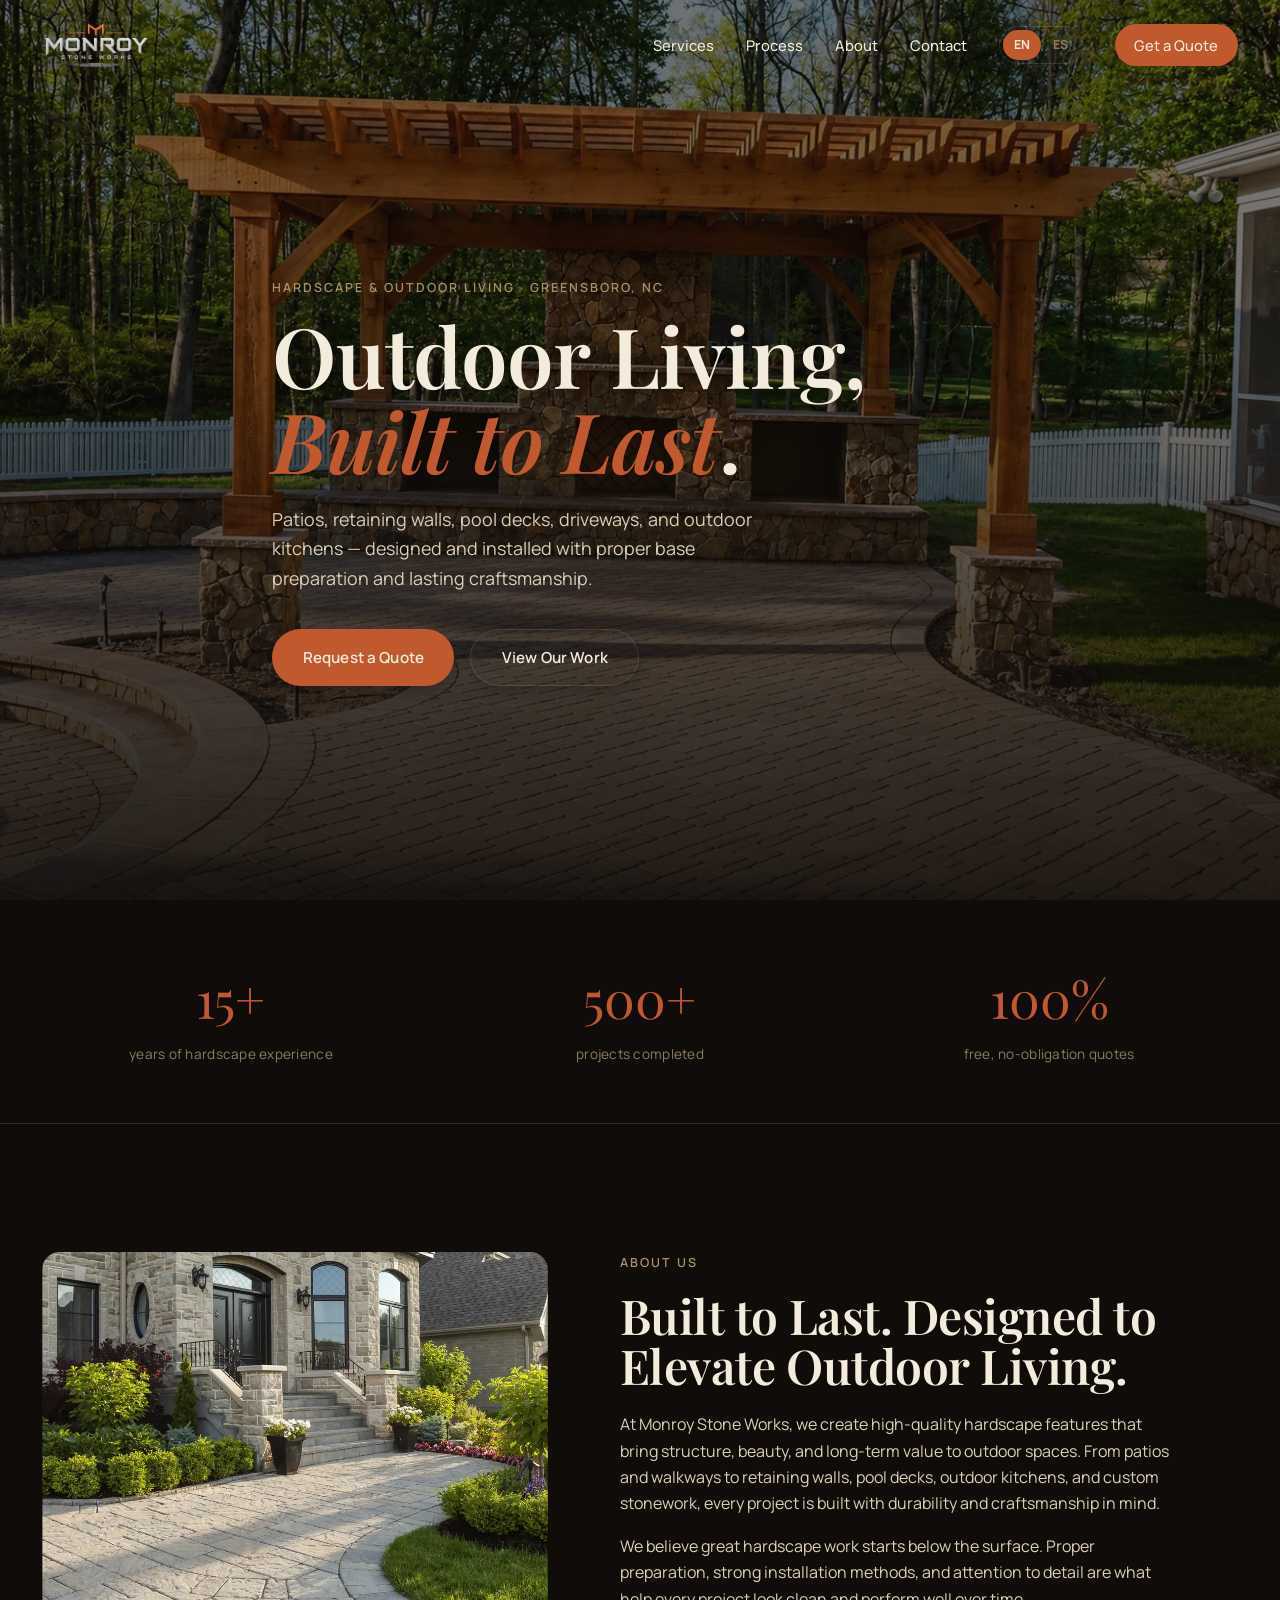
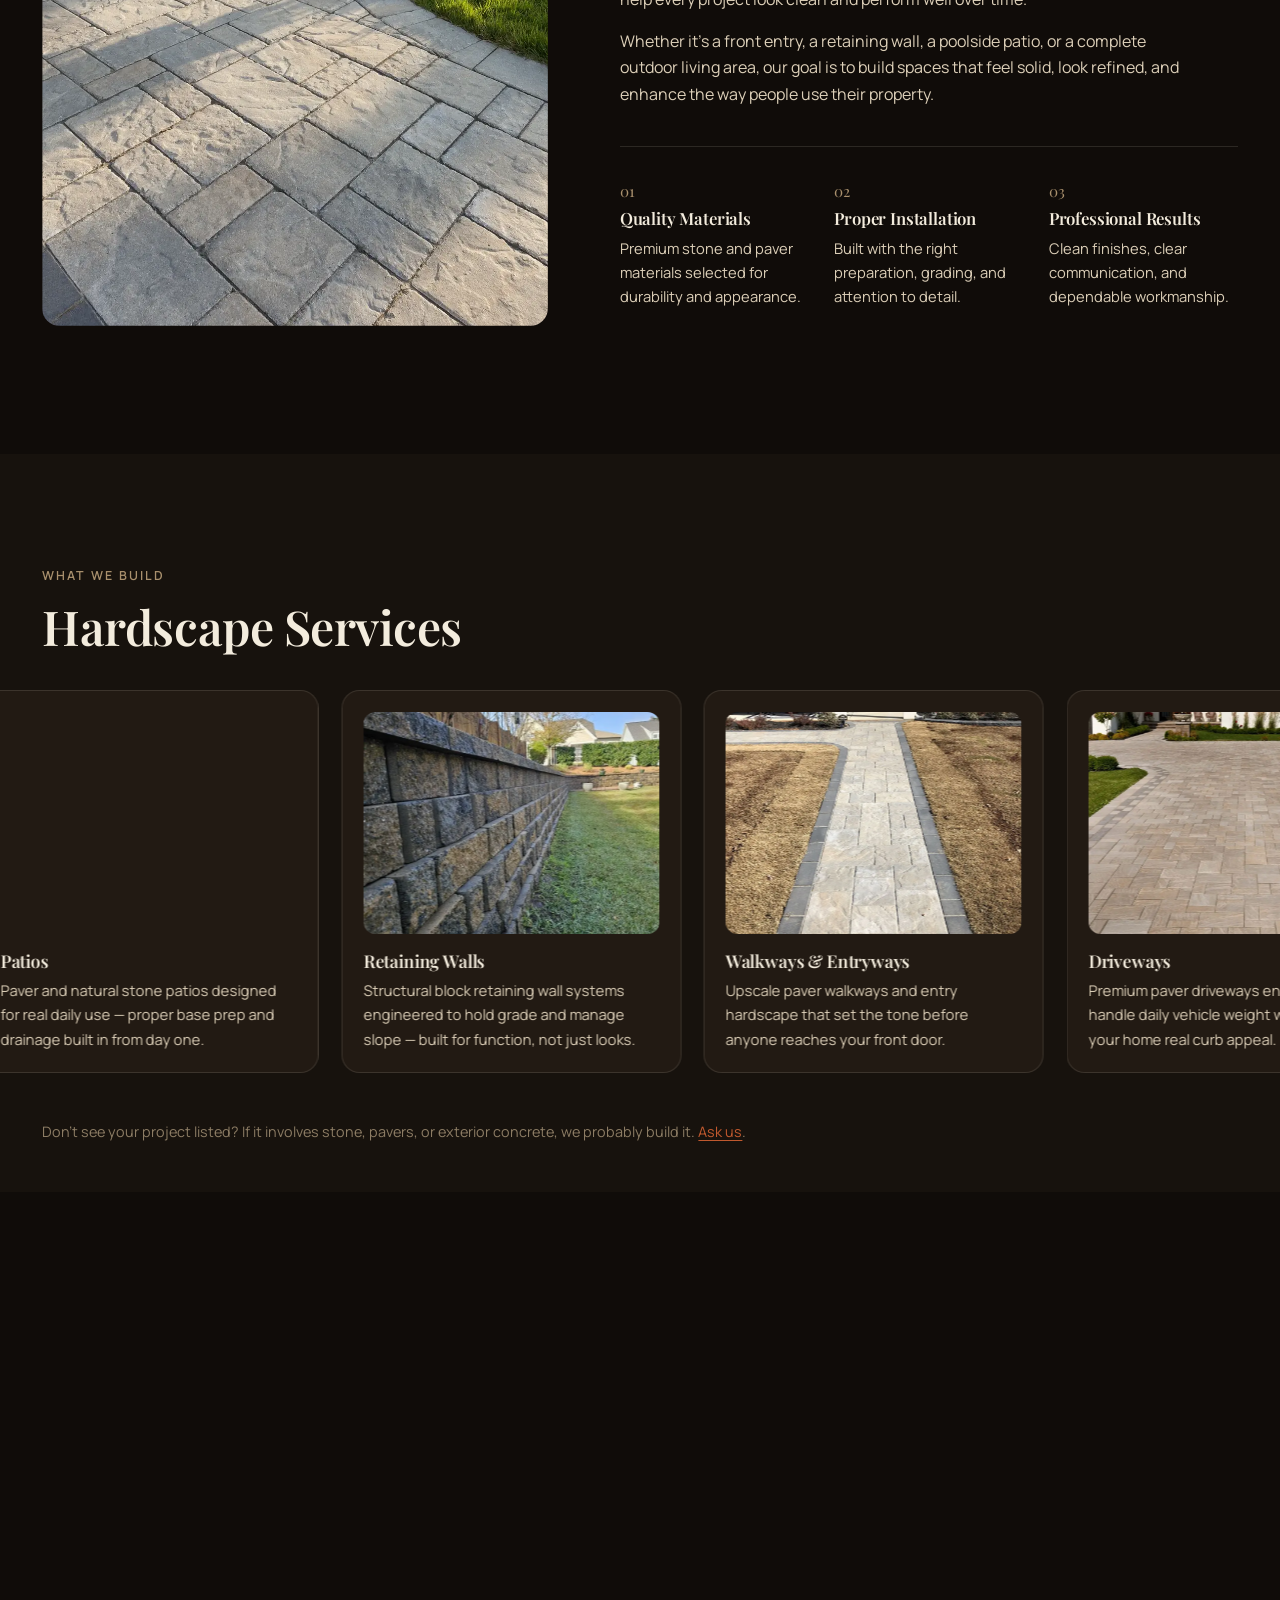
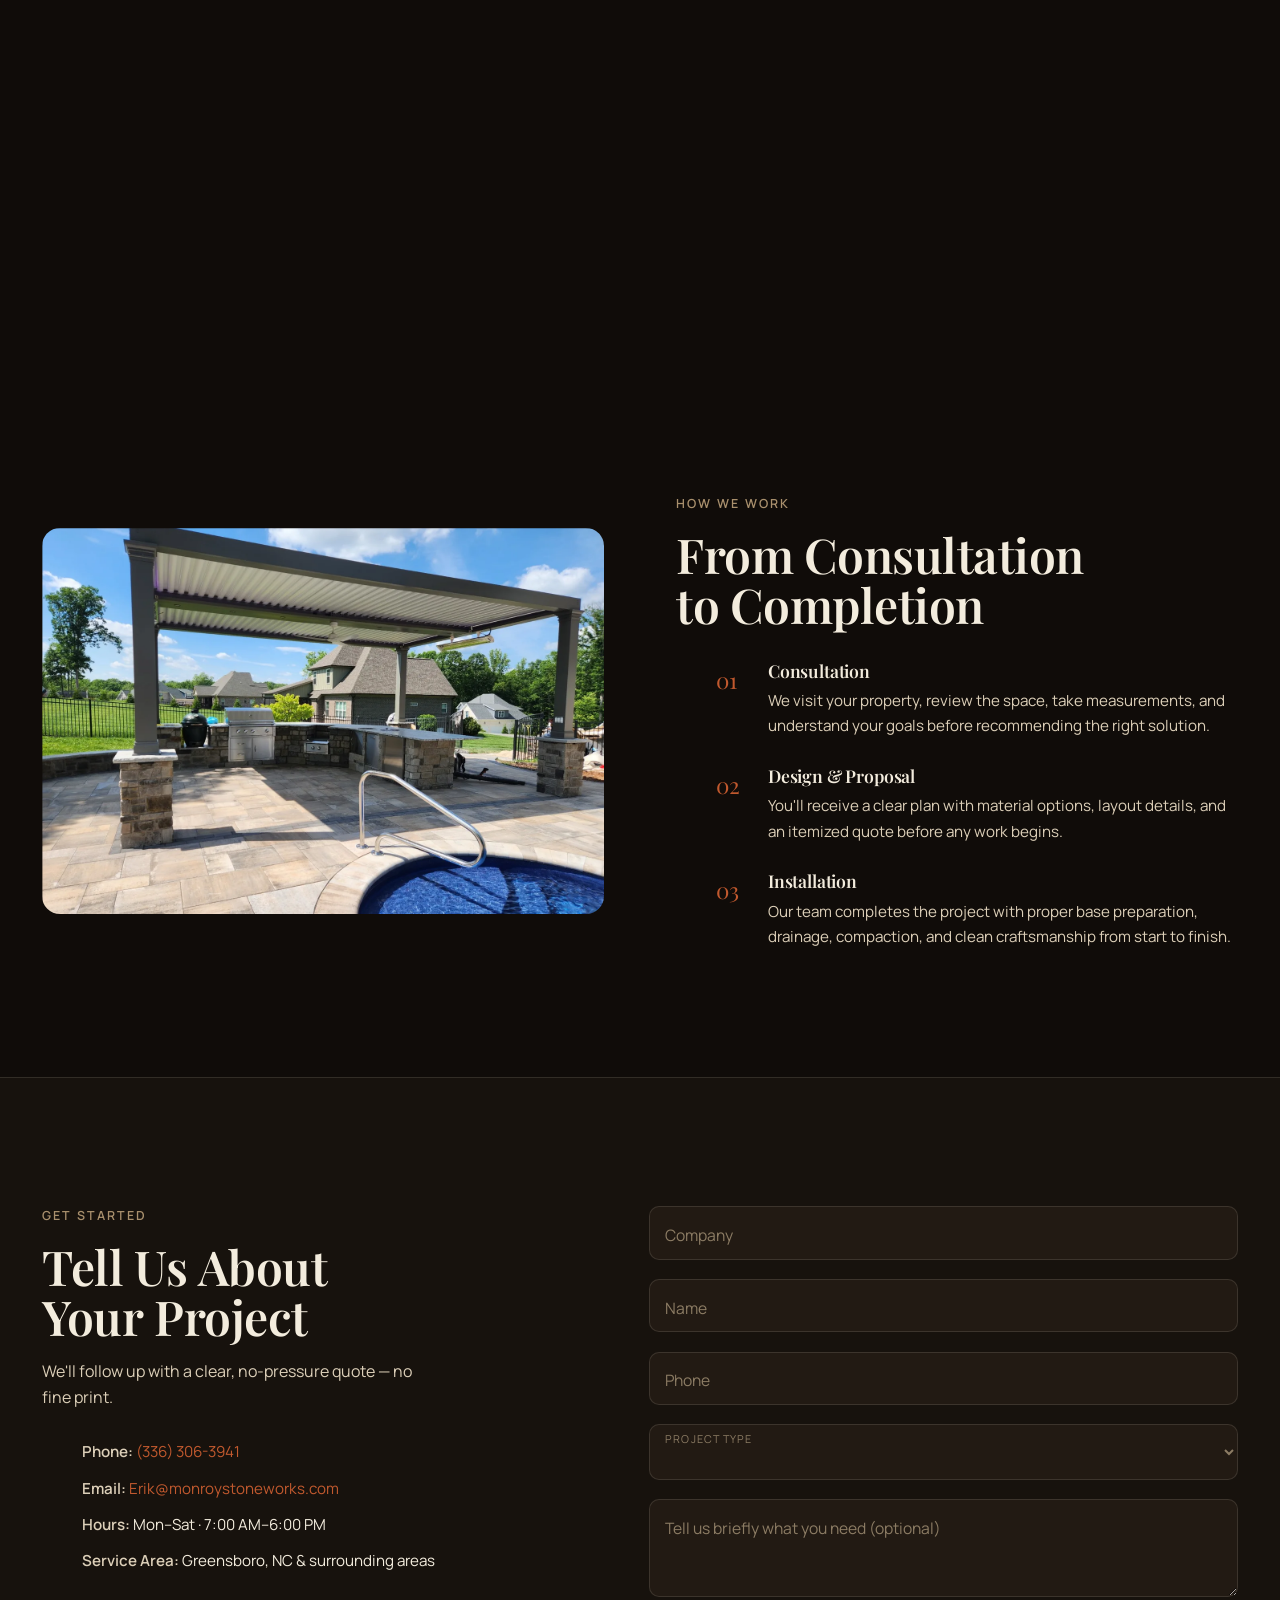
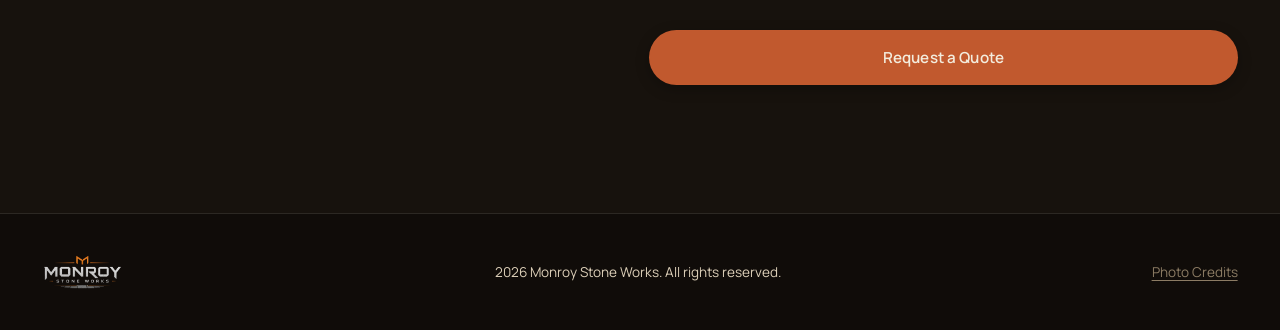
==== index.html @ 992a4503 "Add files via upload" ====
<!DOCTYPE html>
<html lang="en" data-lang="en" data-title-es="Monroy Stone Works — Hardscape y Vida Exterior en Greensboro, NC">
<head>
<meta charset="UTF-8" />
<meta name="viewport" content="width=device-width, initial-scale=1" />
<title>Monroy Stone Works — Hardscape &amp; Outdoor Living in Greensboro, NC</title>
<meta name="description" content="Monroy Stone Works builds patios, retaining walls, pool decks, outdoor kitchens, and driveways in Greensboro, NC. Free, no-obligation quotes." data-es="Monroy Stone Works construye patios, muros de retención, áreas de piscina, cocinas exteriores y entradas en Greensboro, Carolina del Norte. Cotizaciones gratuitas sin compromiso." />

<link rel="canonical" href="https://stonemonroy.com/" />

<meta property="og:type" content="website" />
<meta property="og:site_name" content="Monroy Stone Works" />
<meta property="og:title" content="Monroy Stone Works — Hardscape &amp; Outdoor Living in Greensboro, NC" />
<meta property="og:description" content="Monroy Stone Works builds patios, retaining walls, pool decks, outdoor kitchens, and driveways in Greensboro, NC. Free, no-obligation quotes." />
<meta property="og:url" content="https://stonemonroy.com/" />
<meta property="og:image" content="https://stonemonroy.com/assets/img/hero.webp" />
<meta property="og:locale" content="en_US" />

<meta name="twitter:card" content="summary_large_image" />
<meta name="twitter:title" content="Monroy Stone Works — Hardscape &amp; Outdoor Living in Greensboro, NC" />
<meta name="twitter:description" content="Monroy Stone Works builds patios, retaining walls, pool decks, outdoor kitchens, and driveways in Greensboro, NC. Free, no-obligation quotes." />
<meta name="twitter:image" content="https://stonemonroy.com/assets/img/hero.webp" />

<link rel="icon" href="assets/favicon.svg" type="image/svg+xml" />

<script type="application/ld+json">
{
  "@context": "https://schema.org",
  "@type": "HomeAndConstructionBusiness",
  "name": "Monroy Stone Works",
  "url": "https://stonemonroy.com/",
  "image": "https://stonemonroy.com/assets/img/hero.webp",
  "telephone": "+1-336-306-3941",
  "email": "Erik@monroystoneworks.com",
  "areaServed": {
    "@type": "City",
    "name": "Greensboro, NC"
  },
  "openingHoursSpecification": {
    "@type": "OpeningHoursSpecification",
    "dayOfWeek": ["Monday", "Tuesday", "Wednesday", "Thursday", "Friday", "Saturday"],
    "opens": "07:00",
    "closes": "18:00"
  }
}
</script>

<link rel="preconnect" href="https://fonts.googleapis.com">
<link rel="preconnect" href="https://fonts.gstatic.com" crossorigin>
<link rel="stylesheet" href="https://fonts.googleapis.com/css2?family=Playfair+Display:ital,wght@0,500;0,600;1,500;1,600&family=Manrope:wght@300;400;500;600;700&display=swap">

<link rel="preload" as="image" href="assets/img/hero.webp" fetchpriority="high">
<link rel="stylesheet" href="styles.css?v=20260705">
</head>
<body>

<a href="#main" class="skip-link" data-es="Saltar al contenido">Skip to content</a>

<div class="splash" data-splash aria-hidden="true">
  <div class="splash-inner">
    <img src="assets/img/logo.webp" alt="Monroy Stone Works" class="splash-logo" />
    <span class="splash-line"></span>
  </div>
</div>

<header class="nav" data-nav>
  <div class="nav-inner container">
    <a href="#" class="nav-brand"><img src="assets/img/logo.webp" alt="Monroy Stone Works" class="brand-logo" /></a>
    <nav class="nav-links" aria-label="Primary">
      <a href="#services" class="nav-link" data-es="Servicios">Services</a>
      <a href="#process" class="nav-link" data-es="Proceso">Process</a>
      <a href="#about" class="nav-link" data-es="Nosotros">About</a>
      <a href="#contact" class="nav-link" data-es="Contacto">Contact</a>
      <div class="lang-switch" data-lang-switch role="group" aria-label="Language">
        <button type="button" class="lang-btn is-active" data-lang-btn="en" aria-pressed="true">EN</button>
        <button type="button" class="lang-btn" data-lang-btn="es" aria-pressed="false">ES</button>
      </div>
      <a href="#contact" class="nav-link nav-link-cta" data-es="Cotizar">Get a Quote</a>
    </nav>
    <button class="nav-burger" data-nav-burger aria-label="Open menu" aria-expanded="false" aria-controls="mobile-nav">
      <span></span><span></span><span></span>
    </button>
  </div>
</header>

<nav id="mobile-nav" class="nav-mobile" data-nav-mobile aria-hidden="true" aria-label="Mobile menu">
  <a href="#services" data-es="Servicios">Services</a>
  <a href="#process" data-es="Proceso">Process</a>
  <a href="#about" data-es="Nosotros">About</a>
  <a href="#contact" data-es="Contacto">Contact</a>
  <div class="lang-switch lang-switch-mobile" data-lang-switch role="group" aria-label="Language">
    <button type="button" class="lang-btn is-active" data-lang-btn="en" aria-pressed="true">EN</button>
    <button type="button" class="lang-btn" data-lang-btn="es" aria-pressed="false">ES</button>
  </div>
</nav>

<main id="main">

  <section class="hero">
    <div class="hero-bg">
      <img src="assets/img/hero.webp" alt="Stone fireplace and paver patio under a cedar pergola in a finished backyard living space" fetchpriority="high" loading="eager" class="ambient-on" />
      <div class="hero-bg-tint"></div>
    </div>
    <div class="hero-grain" aria-hidden="true"></div>
    <div class="hero-inner container">
      <p class="kicker" data-es="Hardscape y Vida Exterior · Greensboro, NC">Hardscape &amp; Outdoor Living · Greensboro, NC</p>
      <h1 class="hero-title" data-split="lines" data-es="Vida Exterior, <em>Construida para Durar</em>.">Outdoor Living, <em>Built to Last</em>.</h1>
      <p class="hero-sub" data-reveal data-es="Patios, muros de retención, áreas de piscina, entradas y cocinas exteriores — diseñados e instalados con la preparación de base correcta y un acabado duradero.">Patios, retaining walls, pool decks, driveways, and outdoor kitchens — designed and installed with proper base preparation and lasting craftsmanship.</p>
      <div class="hero-actions">
        <a href="#contact" class="btn btn-primary" data-es="Solicitar Cotización">Request a Quote</a>
        <a href="#services" class="btn btn-ghost" data-es="Ver Nuestro Trabajo">View Our Work</a>
      </div>
    </div>
  </section>

  <!-- NOTE (Phase 1 audit, 2026-08-29): "15+ years of experience" and "500+ projects completed" below
       are values that were already present in this codebase before this audit. They have NOT been
       verified as accurate by the business owner (Erik). Do not treat them as confirmed marketing
       claims, and do not reuse them elsewhere (schema.org, ads, etc.) until Erik confirms the real
       numbers. See project audit doc for details. -->
  <section class="stats" aria-label="Company facts">
    <div class="container stats-grid">
      <div class="stat" data-reveal>
        <span class="stat-value"><span data-count-to="15">0</span>+</span>
        <span class="stat-label" data-es="años de experiencia en hardscape">years of hardscape experience</span>
      </div>
      <div class="stat" data-reveal>
        <span class="stat-value"><span data-count-to="500">0</span>+</span>
        <span class="stat-label" data-es="proyectos completados">projects completed</span>
      </div>
      <div class="stat" data-reveal>
        <span class="stat-value"><span data-count-to="100">0</span>%</span>
        <span class="stat-label" data-es="cotizaciones gratuitas y sin compromiso">free, no-obligation quotes</span>
      </div>
    </div>
  </section>

  <section class="manifesto" id="about">
    <div class="container manifesto-grid">
      <figure class="manifesto-figure" data-reveal-mask>
        <div class="figure-mask">
          <img src="assets/img/about.webp" alt="Curved paver driveway and walkway leading to a stone-front home" loading="lazy" decoding="async" />
        </div>
      </figure>
      <div class="manifesto-text">
        <p class="kicker" data-es="Quiénes Somos">About Us</p>
        <h2 data-split="words" data-es="Construido para Durar. Diseñado para Elevar la Vida Exterior.">Built to Last. Designed to Elevate Outdoor Living.</h2>
        <p data-reveal data-es="En Monroy Stone Works creamos elementos de hardscape de alta calidad que aportan estructura, belleza y valor duradero a los espacios exteriores. Desde patios y caminos hasta muros de retención, áreas de piscina, cocinas exteriores y trabajos de piedra personalizados, cada proyecto se construye pensando en la durabilidad y la mano de obra.">At Monroy Stone Works, we create high-quality hardscape features that bring structure, beauty, and long-term value to outdoor spaces. From patios and walkways to retaining walls, pool decks, outdoor kitchens, and custom stonework, every project is built with durability and craftsmanship in mind.</p>
        <p data-reveal data-es="Creemos que un buen trabajo de hardscape empieza por debajo de la superficie. Una preparación adecuada, métodos de instalación sólidos y atención al detalle son lo que hace que cada proyecto se vea limpio y funcione bien con el paso del tiempo.">We believe great hardscape work starts below the surface. Proper preparation, strong installation methods, and attention to detail are what help every project look clean and perform well over time.</p>
        <p data-reveal data-es="Ya sea una entrada principal, un muro de retención, un patio junto a la piscina o un espacio completo de vida exterior, nuestro objetivo es construir espacios que se sientan sólidos, se vean refinados y mejoren la forma en que la gente usa su propiedad.">Whether it's a front entry, a retaining wall, a poolside patio, or a complete outdoor living area, our goal is to build spaces that feel solid, look refined, and enhance the way people use their property.</p>
        <div class="manifesto-pillars">
          <div class="pillar" data-reveal>
            <span class="pillar-num">01</span>
            <h3 data-es="Materiales de Calidad">Quality Materials</h3>
            <p data-es="Piedra y adoquín premium, seleccionados por su durabilidad y apariencia.">Premium stone and paver materials selected for durability and appearance.</p>
          </div>
          <div class="pillar" data-reveal>
            <span class="pillar-num">02</span>
            <h3 data-es="Instalación Adecuada">Proper Installation</h3>
            <p data-es="Construido con la preparación, nivelación y atención al detalle correctas.">Built with the right preparation, grading, and attention to detail.</p>
          </div>
          <div class="pillar" data-reveal>
            <span class="pillar-num">03</span>
            <h3 data-es="Resultados Profesionales">Professional Results</h3>
            <p data-es="Acabados limpios, comunicación clara y un trabajo en el que se puede confiar.">Clean finishes, clear communication, and dependable workmanship.</p>
          </div>
        </div>
      </div>
    </div>
  </section>

  <section class="showcase" id="services">
    <div class="container showcase-head">
      <p class="kicker" data-es="Lo que Construimos">What We Build</p>
      <h2 data-split="words" data-es="Servicios de Hardscape">Hardscape Services</h2>
    </div>
    <div class="showcase-track-wrap">
      <div class="showcase-track" data-showcase>
        <article class="service-card" data-tilt-target>
          <div class="service-img"><img src="assets/img/patios.webp" alt="Flagstone patio with a built-in stone fire pit overlooking a rural hillside" loading="lazy" decoding="async" /></div>
          <h3 data-es="Patios">Patios</h3>
          <p data-es="Patios de adoquín y piedra natural diseñados para el uso diario real — con base y drenaje correctos desde el primer día.">Paver and natural stone patios designed for real daily use — proper base prep and drainage built in from day one.</p>
        </article>
        <article class="service-card" data-tilt-target>
          <div class="service-img"><img src="assets/img/retaining-walls.webp" alt="Structural block retaining wall along a residential backyard property line" loading="lazy" decoding="async" /></div>
          <h3 data-es="Muros de Retención">Retaining Walls</h3>
          <p data-es="Sistemas de muros de retención estructurales diseñados para contener el terreno y manejar pendientes — construidos para funcionar, no solo para verse bien.">Structural block retaining wall systems engineered to hold grade and manage slope — built for function, not just looks.</p>
        </article>
        <article class="service-card" data-tilt-target>
          <div class="service-img"><img src="assets/img/walkways-entryways.webp" alt="Paver walkway with contrasting border leading to a home's front entrance" loading="lazy" decoding="async" /></div>
          <h3 data-es="Caminos y Entradas">Walkways &amp; Entryways</h3>
          <p data-es="Caminos de adoquín y entradas de alta gama que marcan la pauta antes de que alguien llegue a la puerta.">Upscale paver walkways and entry hardscape that set the tone before anyone reaches your front door.</p>
        </article>
        <article class="service-card" data-tilt-target>
          <div class="service-img"><img src="assets/img/driveways.webp" alt="Premium paver driveway curving toward a stone-front house" loading="lazy" decoding="async" /></div>
          <h3 data-es="Entradas de Vehículos">Driveways</h3>
          <p data-es="Entradas de vehículos en adoquín premium, diseñadas para soportar el peso diario y darle a tu casa una entrada con carácter.">Premium paver driveways engineered to handle daily vehicle weight while giving your home real curb appeal.</p>
        </article>
        <article class="service-card" data-tilt-target>
          <div class="service-img"><img src="assets/img/pool-decks.webp" alt="Herringbone stone pool deck surrounding a freeform pool with a raised stone fire feature" loading="lazy" decoding="async" /></div>
          <h3 data-es="Áreas de Piscina">Pool Decks</h3>
          <p data-es="Superficies de adoquín y piedra alrededor de la piscina — limpias, elegantes y funcionales mojadas o secas.">Paver and stone surfaces around the pool — clean, upscale, and built to perform wet or dry.</p>
        </article>
        <article class="service-card" data-tilt-target>
          <div class="service-img"><img src="assets/img/outdoor-kitchens.webp" alt="U-shaped stone outdoor kitchen with built-in grill, refrigerator, and charcoal grill under a pergola" loading="lazy" decoding="async" /></div>
          <h3 data-es="Cocinas Exteriores">Outdoor Kitchens</h3>
          <p data-es="Islas de asador empotradas, barras de piedra y espacios de bar exterior, pensados para cocinar y recibir invitados afuera.">Built-in grill islands, stone counters, and outdoor bar space designed for cooking and entertaining outside.</p>
        </article>
        <article class="service-card" data-tilt-target>
          <div class="service-img"><img src="assets/img/fire-pits.webp" alt="Round stone fire pit on a paver patio with a stone outdoor kitchen bar in the background" loading="lazy" decoding="async" /></div>
          <h3 data-es="Fire Pits">Fire Pits</h3>
          <p data-es="Fire pits de piedra empotrados, diseñados como el punto de reunión natural de cualquier patio.">Built-in stone fire pits designed as the natural gathering point of any backyard.</p>
        </article>
        <article class="service-card" data-tilt-target>
          <div class="service-img"><img src="assets/img/fireplaces.webp" alt="Stacked stone outdoor fireplace with wood-storage niches on a paver patio" loading="lazy" decoding="async" /></div>
          <h3 data-es="Chimeneas Exteriores">Fireplaces</h3>
          <p data-es="Chimeneas de piedra construidas como el punto focal de tu patio, con nichos para leña y un acabado listo para durar generaciones.">Stone fireplaces built as the focal point of your patio, with wood-storage niches and a finish made to last generations.</p>
        </article>
        <article class="service-card" data-tilt-target>
          <div class="service-img"><img src="assets/img/custom-stonework.webp" alt="Terraced stone retaining wall with an integrated stone bench and built-in lighting" loading="lazy" decoding="async" /></div>
          <h3 data-es="Trabajo de Piedra Personalizado">Custom Stone Work</h3>
          <p data-es="Elementos arquitectónicos en piedra, muros con asientos y mampostería personalizada, construidos a la medida de tu propiedad.">Architectural stone features, seat walls, and custom masonry built to your property's exact layout.</p>
        </article>
      </div>
    </div>
    <p class="showcase-note container" data-es="¿No ves tu proyecto en la lista? Si involucra piedra, adoquín o concreto exterior, probablemente lo construimos. <a href=&quot;#contact&quot;>Pregúntanos</a>.">Don't see your project listed? If it involves stone, pavers, or exterior concrete, we probably build it. <a href="#contact">Ask us</a>.</p>
  </section>

  <section class="process" id="process">
    <div class="container process-grid">
      <figure class="process-figure" data-reveal-mask>
        <div class="figure-mask">
          <img src="assets/img/process.webp" alt="Finished outdoor kitchen and pergola with stone bar and pool" loading="lazy" decoding="async" />
        </div>
      </figure>
      <div class="process-steps">
        <p class="kicker" data-es="Cómo Trabajamos">How We Work</p>
        <h2 data-split="words" data-es="De la Consulta a la Obra Terminada">From Consultation to Completion</h2>
        <ol class="steps-list">
          <li class="step" data-reveal>
            <span class="step-num">01</span>
            <div>
              <h3 data-es="Consulta">Consultation</h3>
              <p data-es="Visitamos tu propiedad, revisamos el espacio, tomamos medidas y entendemos tus objetivos antes de recomendar la solución adecuada.">We visit your property, review the space, take measurements, and understand your goals before recommending the right solution.</p>
            </div>
          </li>
          <li class="step" data-reveal>
            <span class="step-num">02</span>
            <div>
              <h3 data-es="Diseño y Propuesta">Design &amp; Proposal</h3>
              <p data-es="Recibirás un plan claro con opciones de materiales, detalles del diseño y una cotización detallada antes de comenzar cualquier trabajo.">You'll receive a clear plan with material options, layout details, and an itemized quote before any work begins.</p>
            </div>
          </li>
          <li class="step" data-reveal>
            <span class="step-num">03</span>
            <div>
              <h3 data-es="Instalación">Installation</h3>
              <p data-es="Nuestro equipo completa el proyecto con la preparación de base adecuada, buen drenaje, compactación y un acabado limpio de principio a fin.">Our team completes the project with proper base preparation, drainage, compaction, and clean craftsmanship from start to finish.</p>
            </div>
          </li>
        </ol>
      </div>
    </div>
  </section>

  <section class="cta-quote" id="contact">
    <div class="container cta-grid">
      <div class="cta-text">
        <p class="kicker" data-es="Empecemos">Get Started</p>
        <h2 data-split="words" data-es="Cuéntanos sobre tu Proyecto">Tell Us About Your Project</h2>
        <p data-es="Te responderemos con una cotización clara y sin presión — sin letra pequeña.">We'll follow up with a clear, no-pressure quote — no fine print.</p>
        <ul class="cta-contact-list">
          <li><strong data-es="Teléfono:">Phone:</strong> <a href="tel:+13363063941">(336) 306-3941</a></li>
          <li><strong data-es="Correo:">Email:</strong> <a href="mailto:Erik@monroystoneworks.com">Erik@monroystoneworks.com</a></li>
          <li><strong data-es="Horario:">Hours:</strong> <span data-es="Lun–Sáb · 7:00 a.m.–6:00 p.m.">Mon–Sat · 7:00 AM–6:00 PM</span></li>
          <li><strong data-es="Área de Servicio:">Service Area:</strong> <span data-es="Greensboro, NC y alrededores">Greensboro, NC &amp; surrounding areas</span></li>
        </ul>
      </div>
      <div class="cta-form-wrap">
        <form class="cta-form" data-contact-form action="https://formspree.io/f/mjyvkngr" method="POST" novalidate>
          <div class="field field-hp" aria-hidden="true">
            <label for="f-gotcha">Company</label>
            <input type="text" name="_gotcha" id="f-gotcha" tabindex="-1" autocomplete="off" />
          </div>
          <div class="field">
            <input type="text" name="name" id="f-name" required placeholder=" " />
            <label for="f-name" data-es="Nombre">Name</label>
          </div>
          <div class="field">
            <input type="tel" name="phone" id="f-phone" required placeholder=" " />
            <label for="f-phone" data-es="Teléfono">Phone</label>
          </div>
          <div class="field">
            <select name="service" id="f-service" required>
              <option value="" disabled selected hidden></option>
              <option data-es="Patios">Patios</option>
              <option data-es="Muros de Retención">Retaining Walls</option>
              <option data-es="Caminos y Entradas">Walkways &amp; Entryways</option>
              <option data-es="Entradas de Vehículos">Driveways</option>
              <option data-es="Áreas de Piscina">Pool Decks</option>
              <option data-es="Cocinas Exteriores">Outdoor Kitchens</option>
              <option data-es="Fire Pits">Fire Pits</option>
              <option data-es="Chimeneas Exteriores">Fireplaces</option>
              <option data-es="Trabajo de Piedra Personalizado">Custom Stone Work</option>
              <option data-es="Otro / No Estoy Seguro">Other / Not Sure</option>
            </select>
            <label for="f-service" data-es="Tipo de Proyecto">Project Type</label>
          </div>
          <div class="field">
            <textarea name="message" id="f-message" rows="3" placeholder=" "></textarea>
            <label for="f-message" data-es="Cuéntanos brevemente qué necesitas (opcional)">Tell us briefly what you need (optional)</label>
          </div>
          <button type="submit" class="btn btn-primary cta-submit">
            <span class="cta-form-label" data-es="Solicitar Cotización">Request a Quote</span>
            <span class="cta-form-spinner" aria-hidden="true"></span>
            <svg class="cta-form-check" viewBox="0 0 24 24" aria-hidden="true"><path d="M4 12.5l5 5L20 6" pathLength="1" /></svg>
          </button>
        </form>
        <div class="cta-form-error" data-contact-error role="alert" aria-live="polite"></div>
        <div class="cta-success" data-contact-success aria-hidden="true">
          <h3 data-es="Solicitud Enviada.">Request Sent.</h3>
          <p data-contact-success-msg></p>
        </div>
      </div>
    </div>
  </section>

</main>

<footer class="footer">
  <div class="container footer-inner">
    <a href="#" class="nav-brand"><img src="assets/img/logo.webp" alt="Monroy Stone Works" class="brand-logo" /></a>
    <p><span data-year></span> Monroy Stone Works. <span data-es="Todos los derechos reservados.">All rights reserved.</span></p>
    <a href="creditos.html" data-es="Créditos de Imágenes">Photo Credits</a>
  </div>
</footer>

<div class="cursor" data-cursor-root aria-hidden="true">
  <span class="cursor-dot"></span>
  <span class="cursor-ring"></span>
</div>

<script defer src="lib/gsap.min.js"></script>
<script defer src="lib/ScrollTrigger.min.js"></script>
<script defer src="main.js?v=20260829"></script>
</body>
</html>
---- styles.css ----
/* =============================================================
   1. Tokens
   ============================================================= */
:root {
  --bg:        #100C09;
  --bg-2:      #17120D;
  --bg-3:      #221A13;
  --cream:     #F3ECDD;
  --cream-2:   #DCCFB8;
  --cream-3:   #8C7C64;
  --accent:    #C1592E;
  --accent-2:  #8F3F1F;
  --stone:     #A9906D;
  --line:      rgba(243,236,221,0.12);

  --serif: "Playfair Display", Georgia, serif;
  --sans:  "Manrope", -apple-system, BlinkMacSystemFont, "Segoe UI", system-ui, sans-serif;

  --ease-out:    cubic-bezier(0.16, 1, 0.3, 1);
  --ease-in:     cubic-bezier(0.7, 0, 0.84, 0);
  --ease-soft:   cubic-bezier(0.25, 0.46, 0.45, 0.94);
  --ease-bounce: cubic-bezier(0.34, 1.56, 0.64, 1);
}

@property --mesh-angle { syntax: "<angle>"; inherits: false; initial-value: 0deg; }

/* =============================================================
   2. Reset & base
   ============================================================= */
*, *::before, *::after { box-sizing: border-box; margin: 0; }
html {
  -webkit-text-size-adjust: 100%;
  tab-size: 2;
  overflow-x: clip;
  scroll-behavior: smooth;
}
body {
  background: var(--bg);
  color: var(--cream);
  font-family: var(--sans);
  font-weight: 400;
  font-size: 16px;
  line-height: 1.65;
  -webkit-font-smoothing: antialiased;
  -moz-osx-font-smoothing: grayscale;
  text-rendering: optimizeLegibility;
  overflow-x: clip;
  overscroll-behavior-y: none;
}
img, svg, video { display: block; max-width: 100%; }
img { height: auto; }
button { font: inherit; color: inherit; cursor: pointer; border: 0; background: none; }
a { color: inherit; text-decoration: none; }
p { text-wrap: pretty; }
h1, h2, h3, h4 { text-wrap: balance; line-height: 1.05; letter-spacing: -0.01em; font-family: var(--serif); font-weight: 600; }
em { font-style: italic; color: var(--accent); }
::selection { background: var(--accent); color: var(--cream); }

:focus-visible {
  outline: 2px solid var(--accent);
  outline-offset: 3px;
  border-radius: 4px;
}

/* =============================================================
   3. Utilities
   ============================================================= */
.container {
  width: 100%;
  max-width: 1240px;
  margin-inline: auto;
  padding-inline: 1.4rem;
}
.skip-link {
  position: fixed; top: -100px; left: 1rem; z-index: 9999;
  padding: .6rem 1rem; background: var(--cream); color: var(--bg);
  border-radius: 8px; font-weight: 600;
}
.skip-link:focus { top: 1rem; }
.kicker {
  font-family: var(--sans);
  font-size: 0.78rem;
  letter-spacing: 0.16em;
  text-transform: uppercase;
  color: var(--stone);
  margin-bottom: 0.9rem;
  font-weight: 600;
}

/* =============================================================
   4. Typography
   ============================================================= */
h2 { font-size: clamp(2rem, 4.2vw, 3rem); margin-bottom: 1rem; }
h3 { font-size: 1.3rem; margin-bottom: 0.5rem; }
p { color: var(--cream-2); }

/* =============================================================
   5. Components
   ============================================================= */
.btn {
  display: inline-flex; align-items: center; justify-content: center;
  padding: 0.95rem 1.9rem;
  border-radius: 999px;
  font-weight: 600; font-size: 0.95rem;
  letter-spacing: 0.01em;
  transition: transform .45s var(--ease-soft), box-shadow .45s var(--ease-soft), background .3s, color .3s;
  box-shadow: 0 4px 14px rgba(0,0,0,0.25);
}
.btn-primary {
  background: var(--accent); color: var(--cream);
}
.btn-primary:hover {
  transform: translateY(-4px);
  box-shadow: 0 22px 50px rgba(0,0,0,0.35), 0 10px 22px rgba(193,89,46,0.35);
}
.btn-ghost {
  background: transparent; color: var(--cream);
  border: 1px solid var(--line);
}
.btn-ghost:hover {
  transform: translateY(-4px);
  background: rgba(243,236,221,0.06);
  border-color: rgba(243,236,221,0.3);
}
.btn:active { transform: translateY(-1px); transition-duration: .12s; }

.hero-actions { display: flex; flex-wrap: wrap; gap: 1rem; margin-top: 2.2rem; }

/* Cursor */
.cursor {
  position: fixed; top: 0; left: 0;
  pointer-events: none; z-index: 9999;
  display: none;
  mix-blend-mode: difference;
  opacity: 0;
  transition: opacity .25s var(--ease-out);
}
.cursor.is-ready { opacity: 1; }
@media (hover: hover) and (pointer: fine) { .cursor { display: block; } }
.cursor-dot, .cursor-ring { position: fixed; top: 0; left: 0; pointer-events: none; will-change: transform; }
.cursor-dot { width: 5px; height: 5px; margin: -2.5px; background: var(--cream); border-radius: 50%; }
.cursor-ring {
  width: 32px; height: 32px; margin: -16px; border: 1px solid var(--cream); border-radius: 50%;
  transition: width .35s var(--ease-out), height .35s var(--ease-out), margin .35s var(--ease-out);
}
.cursor.is-interactive .cursor-ring { width: 48px; height: 48px; margin: -24px; }
.has-cursor, .has-cursor a, .has-cursor button { cursor: none; }

/* Reveal */
[data-reveal] {
  opacity: 0; transform: translateY(36px);
  transition: opacity .8s var(--ease-soft), transform .8s var(--ease-soft);
}
[data-reveal].is-revealed { opacity: 1; transform: none; }
.reveal[data-split] { opacity: 1; transform: none; }

/* Clip reveal for figures — clip-path lives on an inner wrapper so the
   IntersectionObserver (attached to the outer element) always sees a
   non-zero intersection rect. Clipping the observed element itself
   makes some browsers report intersectionRatio 0 permanently. */
[data-reveal-mask] > .figure-mask {
  width: 100%; height: 100%;
  clip-path: inset(0 0 100% 0);
  transition: clip-path 1.1s var(--ease-soft);
}
[data-reveal-mask].is-revealed > .figure-mask { clip-path: inset(0); }

/* Tilt */
.has-tilt {
  --rx: 0deg; --ry: 0deg;
  transform: perspective(900px) rotateX(var(--rx)) rotateY(var(--ry));
  transform-style: preserve-3d;
  transition: transform .55s var(--ease-soft);
}
.has-tilt:hover { transition-duration: .15s; }

/* Split text */
.split-word, .split-line { display: inline-block; }

/* =============================================================
   6. Sections
   ============================================================= */

/* --- Splash --- */
.splash {
  position: fixed; inset: 0; z-index: 10000;
  background: var(--bg);
  display: grid; place-items: center;
  pointer-events: auto;
  transition: opacity .9s, clip-path 1.1s;
  animation: splashSafety .01s 4.5s forwards;
}
.splash.is-out { opacity: 0; pointer-events: none; clip-path: inset(0 0 100% 0); }
@keyframes splashSafety { to { opacity: 0; pointer-events: none; clip-path: inset(0 0 100% 0); } }
.splash-inner { text-align: center; }
.splash-logo { width: min(280px, 60vw); height: auto; margin-inline: auto; }
.splash-line {
  display: block; width: 60px; height: 1px; background: var(--accent);
  margin: 1.2rem auto 0; animation: splashLine 1.6s var(--ease-soft) infinite;
}
@keyframes splashLine { 0%, 100% { width: 20px; opacity: .4; } 50% { width: 70px; opacity: 1; } }

/* --- Nav --- */
.nav {
  position: fixed; top: 0; inset-inline: 0; z-index: 100;
  padding-block: 1.3rem;
  transition: background-color .4s var(--ease-out), backdrop-filter .4s var(--ease-out), padding .4s var(--ease-out), box-shadow .4s var(--ease-out);
}
.nav.is-scrolled {
  background: rgba(16,12,9,0.86);
  backdrop-filter: blur(14px) saturate(140%);
  -webkit-backdrop-filter: blur(14px) saturate(140%);
  box-shadow: 0 1px 0 rgba(243,236,221,0.08);
  padding-block: 0.85rem;
}
.nav-inner { display: flex; align-items: center; justify-content: space-between; gap: 1rem; }
.nav-brand { display: flex; align-items: center; }
.brand-logo { height: 48px; width: auto; display: block; transition: height .4s var(--ease-out); }
.nav.is-scrolled .brand-logo { height: 40px; }
.footer .brand-logo { height: 36px; }
.nav-links { display: none; align-items: center; gap: 2rem; }
@media (min-width: 960px) { .nav-links { display: flex; } }
.nav-link { position: relative; padding: 0.25rem 0; font-size: 0.92rem; font-weight: 500; }
.nav-link::after {
  content: ""; position: absolute; left: 0; right: 0; bottom: -3px;
  height: 1px; background: currentColor;
  transform: scaleX(0); transform-origin: right;
  transition: transform .45s var(--ease-out);
}
.nav-link:hover::after { transform: scaleX(1); transform-origin: left; }
.nav-link-cta {
  background: var(--accent); color: var(--cream);
  padding: 0.55rem 1.2rem; border-radius: 999px;
}
.nav-link-cta::after { display: none; }
.nav-link-cta:hover { transform: translateY(-2px); }

.lang-switch {
  display: flex; align-items: center; gap: 2px;
  padding: 3px; border: 1px solid var(--line); border-radius: 999px;
}
.lang-btn {
  padding: 0.3rem 0.65rem; border-radius: 999px;
  font-size: 0.78rem; font-weight: 700; letter-spacing: 0.03em;
  color: var(--cream-3); transition: background .3s, color .3s;
}
.lang-btn.is-active { background: var(--accent); color: var(--cream); }
.lang-switch-mobile { margin-top: 0.4rem; }

.nav-burger {
  display: grid; place-items: center; gap: 5px;
  width: 42px; height: 42px;
}
@media (min-width: 960px) { .nav-burger { display: none; } }
.nav-burger span { width: 22px; height: 1.5px; background: var(--cream); transition: transform .3s, opacity .3s; }
.nav-burger[aria-expanded="true"] span:nth-child(1) { transform: translateY(6.5px) rotate(45deg); }
.nav-burger[aria-expanded="true"] span:nth-child(2) { opacity: 0; }
.nav-burger[aria-expanded="true"] span:nth-child(3) { transform: translateY(-6.5px) rotate(-45deg); }

.nav-mobile {
  position: fixed; inset: 0; z-index: 90;
  background: var(--bg); color: var(--cream);
  display: flex; flex-direction: column; align-items: center; justify-content: center; gap: 1.8rem;
  clip-path: inset(0 0 100% 0);
  transition: clip-path .65s var(--ease-soft);
}
.nav-mobile[aria-hidden="false"] { clip-path: inset(0); }
.nav-mobile a { font-family: var(--serif); font-size: 1.6rem; }
@media (min-width: 960px) { .nav-mobile { display: none; } }

/* --- Hero --- */
.hero {
  position: relative;
  min-height: 100svh;
  display: flex; align-items: center;
  overflow: clip;
  isolation: isolate;
}
.hero-bg { position: absolute; inset: 0; z-index: -2; overflow: hidden; }
.hero-bg img { width: 100%; height: 100%; object-fit: cover; }
@keyframes ambientZoom {
  0%, 100% { transform: scale(1.05) translate3d(0, 0, 0); }
  50%      { transform: scale(1.14) translate3d(-1%, -1%, 0); }
}
.hero-bg img.ambient-on { animation: ambientZoom 30s ease-in-out infinite; }
.hero-bg-tint {
  position: absolute; inset: 0;
  background: linear-gradient(180deg, rgba(16,12,9,0.55) 0%, rgba(16,12,9,0.55) 40%, rgba(16,12,9,0.92) 100%);
}
.hero-grain {
  position: absolute; inset: 0; z-index: -1;
  pointer-events: none; opacity: 0.14; mix-blend-mode: overlay;
  background-image: url("data:image/svg+xml;utf8,<svg xmlns='http://www.w3.org/2000/svg' viewBox='0 0 200 200'><filter id='n'><feTurbulence type='fractalNoise' baseFrequency='0.9' numOctaves='3' stitchTiles='stitch'/><feColorMatrix values='0 0 0 0 0 0 0 0 0 0 0 0 0 0 0 0 0 0 0.5 0'/></filter><rect width='100%25' height='100%25' filter='url(%23n)'/></svg>");
  background-size: 220px 220px;
}
.hero-inner { padding-block: 8rem 4rem; max-width: 780px; }
.hero-title {
  font-size: clamp(2.6rem, 7vw, 5.2rem);
  line-height: 1.02;
  max-width: 16ch;
}
.hero-sub { font-size: 1.12rem; max-width: 46ch; margin-top: 1.4rem; }

/* --- Stats --- */
.stats { padding-block: 3.5rem; border-bottom: 1px solid var(--line); }
.stats-grid {
  display: grid; grid-template-columns: repeat(1, 1fr); gap: 2rem; text-align: center;
}
@media (min-width: 720px) { .stats-grid { grid-template-columns: repeat(3, 1fr); } }
.stat-value { font-family: var(--serif); font-size: clamp(2.2rem, 5vw, 3.2rem); color: var(--accent); display: block; }
.stat-label { color: var(--cream-3); font-size: 0.85rem; letter-spacing: 0.02em; }

/* --- Manifesto --- */
.manifesto { padding-block: clamp(4rem, 10vw, 8rem); }
.manifesto-grid { display: grid; gap: 3rem; }
@media (min-width: 960px) { .manifesto-grid { grid-template-columns: 0.9fr 1.1fr; align-items: center; gap: 4.5rem; } }
.manifesto-figure { border-radius: 18px; overflow: hidden; aspect-ratio: 4/5; }
.manifesto-figure img { width: 100%; height: 100%; object-fit: cover; }
.figure-mask { display: block; }
@media (min-width: 960px) { .manifesto-figure { aspect-ratio: 3/4; } }
.manifesto-text h2 { margin-bottom: 1.3rem; }
.manifesto-text p { margin-bottom: 1rem; max-width: 56ch; }
.manifesto-pillars {
  display: grid; grid-template-columns: repeat(1, 1fr); gap: 1.6rem;
  margin-top: 2.4rem; padding-top: 2rem; border-top: 1px solid var(--line);
}
@media (min-width: 640px) { .manifesto-pillars { grid-template-columns: repeat(3, 1fr); } }
.pillar-num { display: block; font-family: var(--serif); color: var(--stone); font-size: 0.95rem; margin-bottom: 0.4rem; }
.pillar h3 { font-size: 1.05rem; }
.pillar p { font-size: 0.92rem; }

/* --- Showcase (services, pinned horizontal) --- */
.showcase { padding-block: clamp(4rem, 10vw, 7rem) 3rem; background: var(--bg-2); }
.showcase-head { margin-bottom: 2.4rem; }
.showcase-track-wrap { overflow: hidden; }
.showcase-track {
  display: flex; flex-wrap: nowrap; gap: 1.4rem;
  padding-inline: 1.4rem;
  overflow-x: auto;
  overflow-y: visible;
  scroll-snap-type: x proximity;
  padding-bottom: 1rem;
}
@media (min-width: 1024px) { .showcase-track { overflow-x: visible; } }
.showcase.is-pinned .showcase-track { will-change: transform; }
.service-card {
  flex: 0 0 auto; width: min(340px, 82vw);
  scroll-snap-align: start;
  background: var(--bg-3);
  border: 1px solid var(--line);
  border-radius: 18px;
  padding: 1.3rem;
}
.service-img { border-radius: 12px; overflow: hidden; aspect-ratio: 4/3; margin-bottom: 1.1rem; }
.service-img img { width: 100%; height: 100%; object-fit: cover; transition: transform .8s var(--ease-soft), filter .55s; }
.service-card:hover .service-img img {
  transform: scale(1.1);
  filter: saturate(1.15) brightness(1.03);
}
.service-card:hover {
  box-shadow: 0 40px 80px -20px rgba(193,89,46,0.28), 0 0 0 1px rgba(193,89,46,0.2);
}
.service-card h3 { font-size: 1.1rem; }
.service-card p { font-size: 0.92rem; }
.showcase-note { margin-top: 2rem; color: var(--cream-3); font-size: 0.9rem; }
.showcase-note a { color: var(--accent); text-decoration: underline; text-underline-offset: 3px; }

/* --- Process --- */
.process { padding-block: clamp(4rem, 10vw, 8rem); }
.process-grid { display: grid; gap: 3rem; }
@media (min-width: 960px) { .process-grid { grid-template-columns: 1fr 1fr; align-items: center; gap: 4.5rem; } }
.process-figure { border-radius: 18px; overflow: hidden; aspect-ratio: 16/11; }
.process-figure img { width: 100%; height: 100%; object-fit: cover; }
.steps-list { list-style: none; margin-top: 2rem; display: flex; flex-direction: column; gap: 1.8rem; }
.step { display: flex; gap: 1.3rem; align-items: flex-start; }
.step-num { font-family: var(--serif); font-size: 1.4rem; color: var(--accent); flex: 0 0 auto; min-width: 2.4ch; }
.step h3 { font-size: 1.1rem; }
.step p { font-size: 0.95rem; }

/* --- Featured project --- */
.featured { padding-block: clamp(4rem, 10vw, 7rem); background: var(--bg-2); }
.featured > .container { margin-bottom: 2rem; }
.featured-figure { border-radius: 18px; overflow: hidden; aspect-ratio: 16/9; }
.featured-figure img { width: 100%; height: 100%; object-fit: cover; }
.featured-caption { margin-top: 1.4rem; color: var(--cream-3); font-size: 0.95rem; max-width: 62ch; }

/* --- Testimonials --- */
.testimonials { padding-block: clamp(4rem, 10vw, 7rem); }
.testimonials h2 { margin-bottom: 2.4rem; }
.testimonials-grid { display: grid; grid-template-columns: repeat(1, 1fr); gap: 1.6rem; }
@media (min-width: 860px) { .testimonials-grid { grid-template-columns: repeat(3, 1fr); } }
.testimonial {
  background: var(--bg-3); border: 1px solid var(--line); border-radius: 16px;
  padding: 1.8rem;
}
.testimonial p { font-family: var(--serif); font-style: italic; font-size: 1.08rem; color: var(--cream); margin-bottom: 1.2rem; }
.testimonial footer { font-size: 0.85rem; color: var(--cream-3); }
.testimonial footer strong { color: var(--cream-2); }

/* --- CTA / Quote form --- */
.cta-quote { padding-block: clamp(4rem, 10vw, 8rem); background: var(--bg-2); border-top: 1px solid var(--line); }
.cta-grid { display: grid; gap: 3rem; }
@media (min-width: 960px) { .cta-grid { grid-template-columns: 1fr 1.1fr; gap: 4.5rem; } }
.cta-text p { max-width: 44ch; }
.cta-contact-list { list-style: none; margin-top: 1.8rem; display: flex; flex-direction: column; gap: 0.7rem; font-size: 0.95rem; }
.cta-contact-list a { color: var(--accent); }
.cta-contact-list strong { color: var(--cream-2); font-weight: 600; }

.cta-form-wrap { position: relative; }
.cta-form { display: flex; flex-direction: column; gap: 1.2rem; transition: opacity .55s var(--ease-out), transform .55s var(--ease-soft); }
.cta-form.is-sent { opacity: 0; transform: translateY(-12px); pointer-events: none; }
.field { position: relative; }
.field input, .field select, .field textarea {
  width: 100%; padding: 1.3rem 1rem 0.55rem; border: 1px solid var(--line);
  background: var(--bg-3); color: var(--cream); border-radius: 10px;
  font-family: var(--sans); font-size: 1rem;
  transition: border-color .3s;
}
.field textarea { resize: vertical; min-height: 90px; }
.field input:focus, .field select:focus, .field textarea:focus { border-color: var(--accent); outline: none; }
.field label {
  position: absolute; left: 1rem; top: 1.05rem;
  pointer-events: none; transition: all .25s var(--ease-out);
  color: var(--cream-3); font-size: 0.98rem;
}
.field input:focus + label,
.field input:not(:placeholder-shown) + label,
.field textarea:focus + label,
.field textarea:not(:placeholder-shown) + label {
  top: 0.35rem; font-size: 0.68rem; letter-spacing: 0.1em; text-transform: uppercase;
}
.field select { color: var(--cream); }
.field select:invalid { color: var(--cream-3); }
.field:has(select) label {
  top: 0.35rem; font-size: 0.68rem; letter-spacing: 0.1em; text-transform: uppercase;
}
.cta-submit { position: relative; margin-top: 0.4rem; overflow: hidden; }
.cta-form-label { transition: opacity .2s; }
.cta-form-spinner, .cta-form-check {
  position: absolute; inset: 0; display: grid; place-items: center;
  opacity: 0; pointer-events: none;
}
.cta-form.is-sending .cta-form-label { opacity: 0; }
.cta-form.is-sending .cta-form-spinner { opacity: 1; }
.cta-form-spinner::after {
  content: ""; width: 18px; height: 18px;
  border: 1.5px solid rgba(243,236,221,0.3); border-top-color: var(--cream);
  border-radius: 50%; animation: spin .9s linear infinite;
}
@keyframes spin { to { transform: rotate(360deg); } }
.cta-form-check path {
  stroke: currentColor; stroke-width: 2; fill: none;
  stroke-dasharray: 1; stroke-dashoffset: 1;
  transition: stroke-dashoffset .55s var(--ease-out);
}
.cta-success {
  position: absolute; left: 50%; top: 40%;
  transform: translate(-50%, -40%);
  opacity: 0; pointer-events: none; text-align: center; width: 100%;
  transition: opacity .8s var(--ease-out) .25s, transform .9s var(--ease-soft) .25s;
}
.cta-success.is-visible { opacity: 1; transform: translate(-50%, -50%); pointer-events: auto; }
.cta-success h3 { color: var(--accent); margin-bottom: 0.6rem; }

/* --- Footer --- */
.footer { padding-block: 2.5rem; border-top: 1px solid var(--line); }
.footer-inner {
  display: flex; flex-wrap: wrap; align-items: center; justify-content: space-between; gap: 1rem;
  font-size: 0.85rem; color: var(--cream-3);
}
.footer-inner a[href="creditos.html"] { text-decoration: underline; text-underline-offset: 3px; }

/* =============================================================
   7. Effects (misc keyframes already inline above)
   ============================================================= */

/* =============================================================
   8. Responsive tweaks (mobile-first covered above; large desktop)
   ============================================================= */
@media (min-width: 1600px) {
  .container { max-width: 1360px; }
}

/* =============================================================
   9. Reduced-motion — only intrusive effects
   ============================================================= */
@media (prefers-reduced-motion: reduce) {
  html { scroll-behavior: auto; }
  .hero-bg img.ambient-on { animation: none; }
  .splash-line { animation: none; }
}
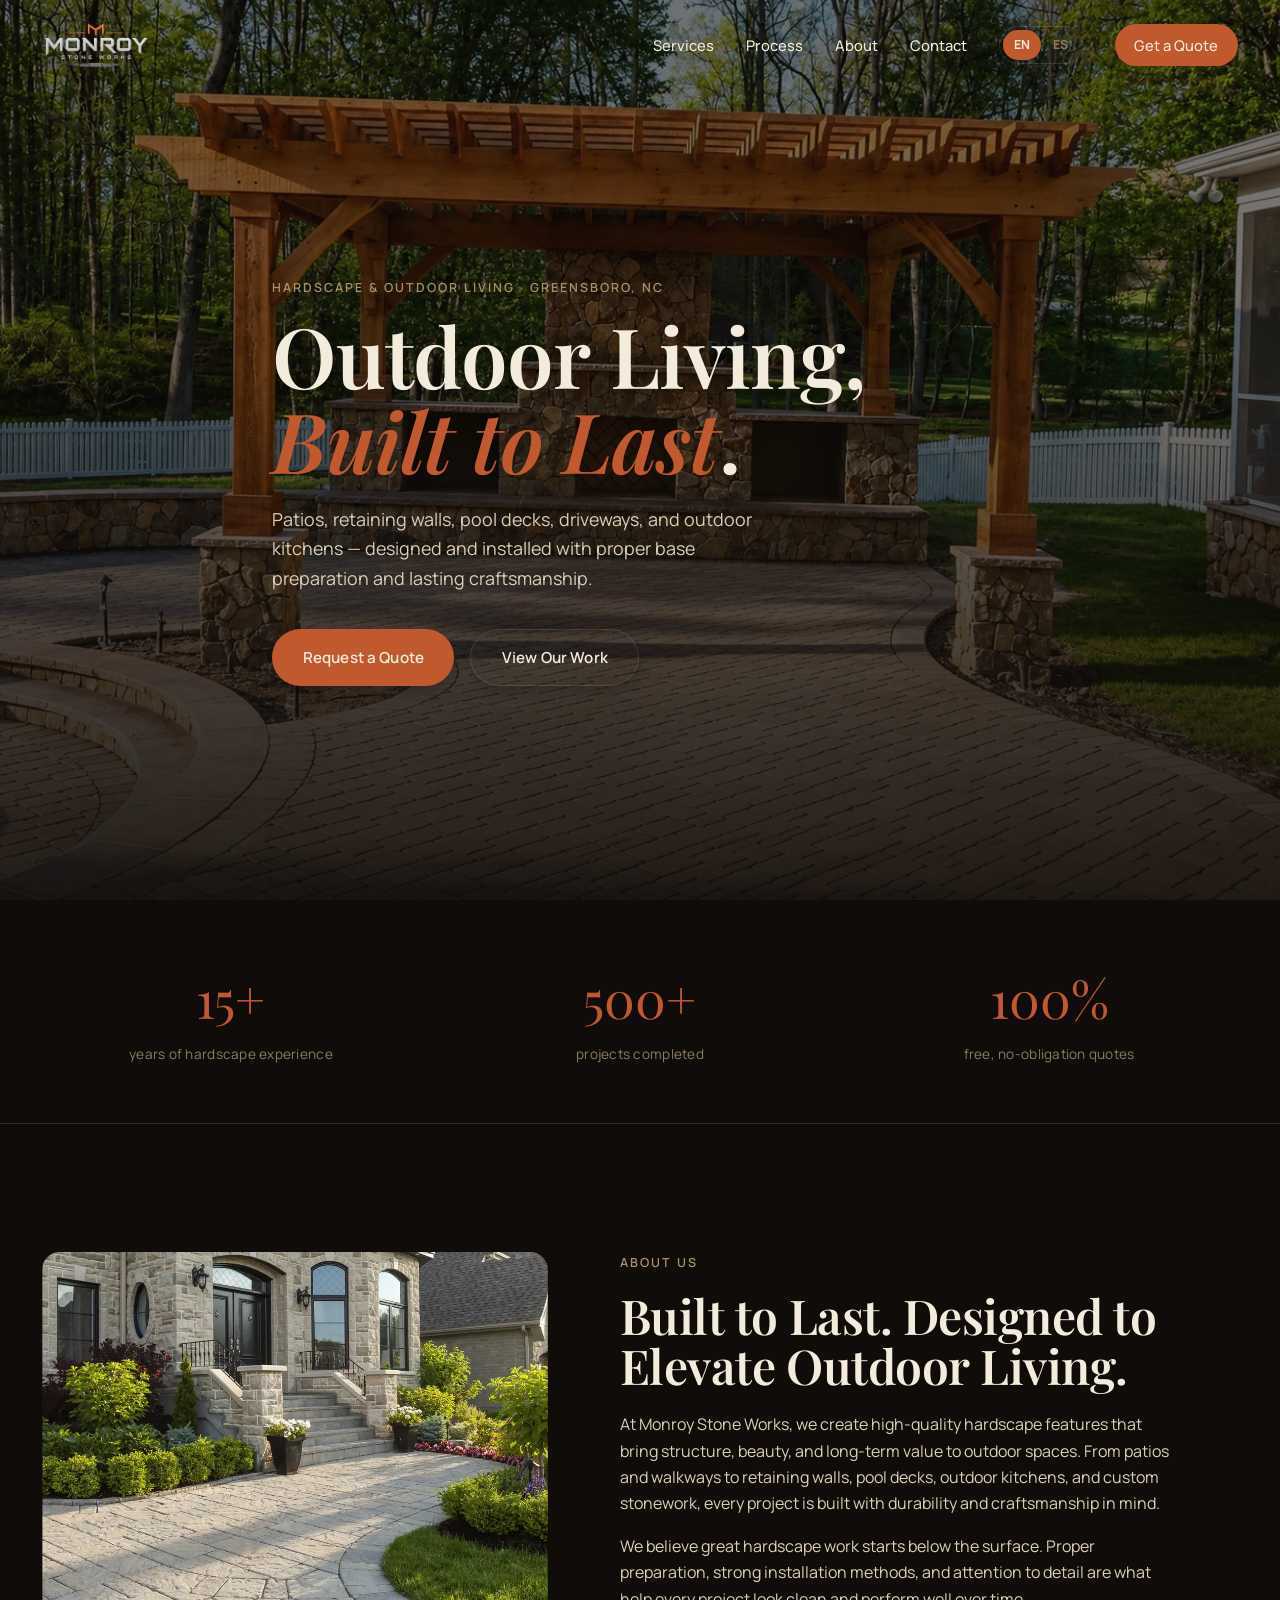
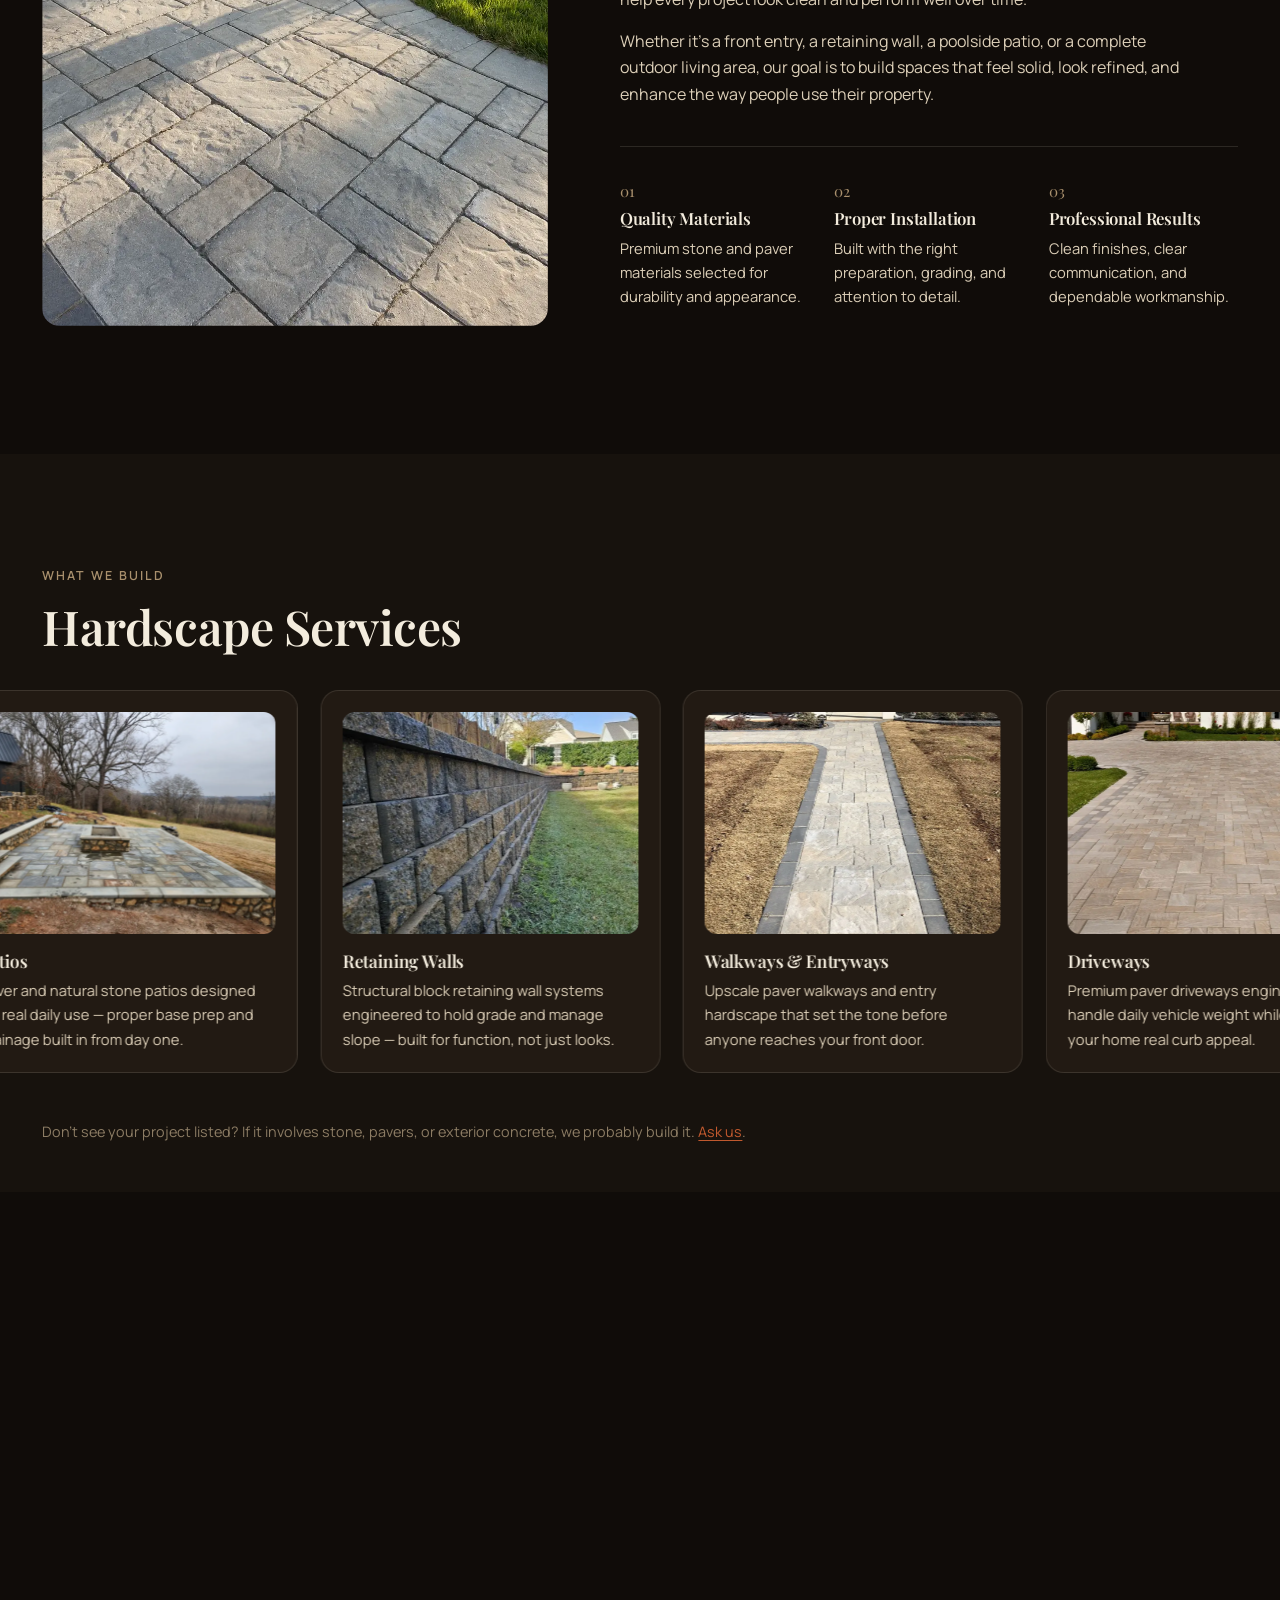
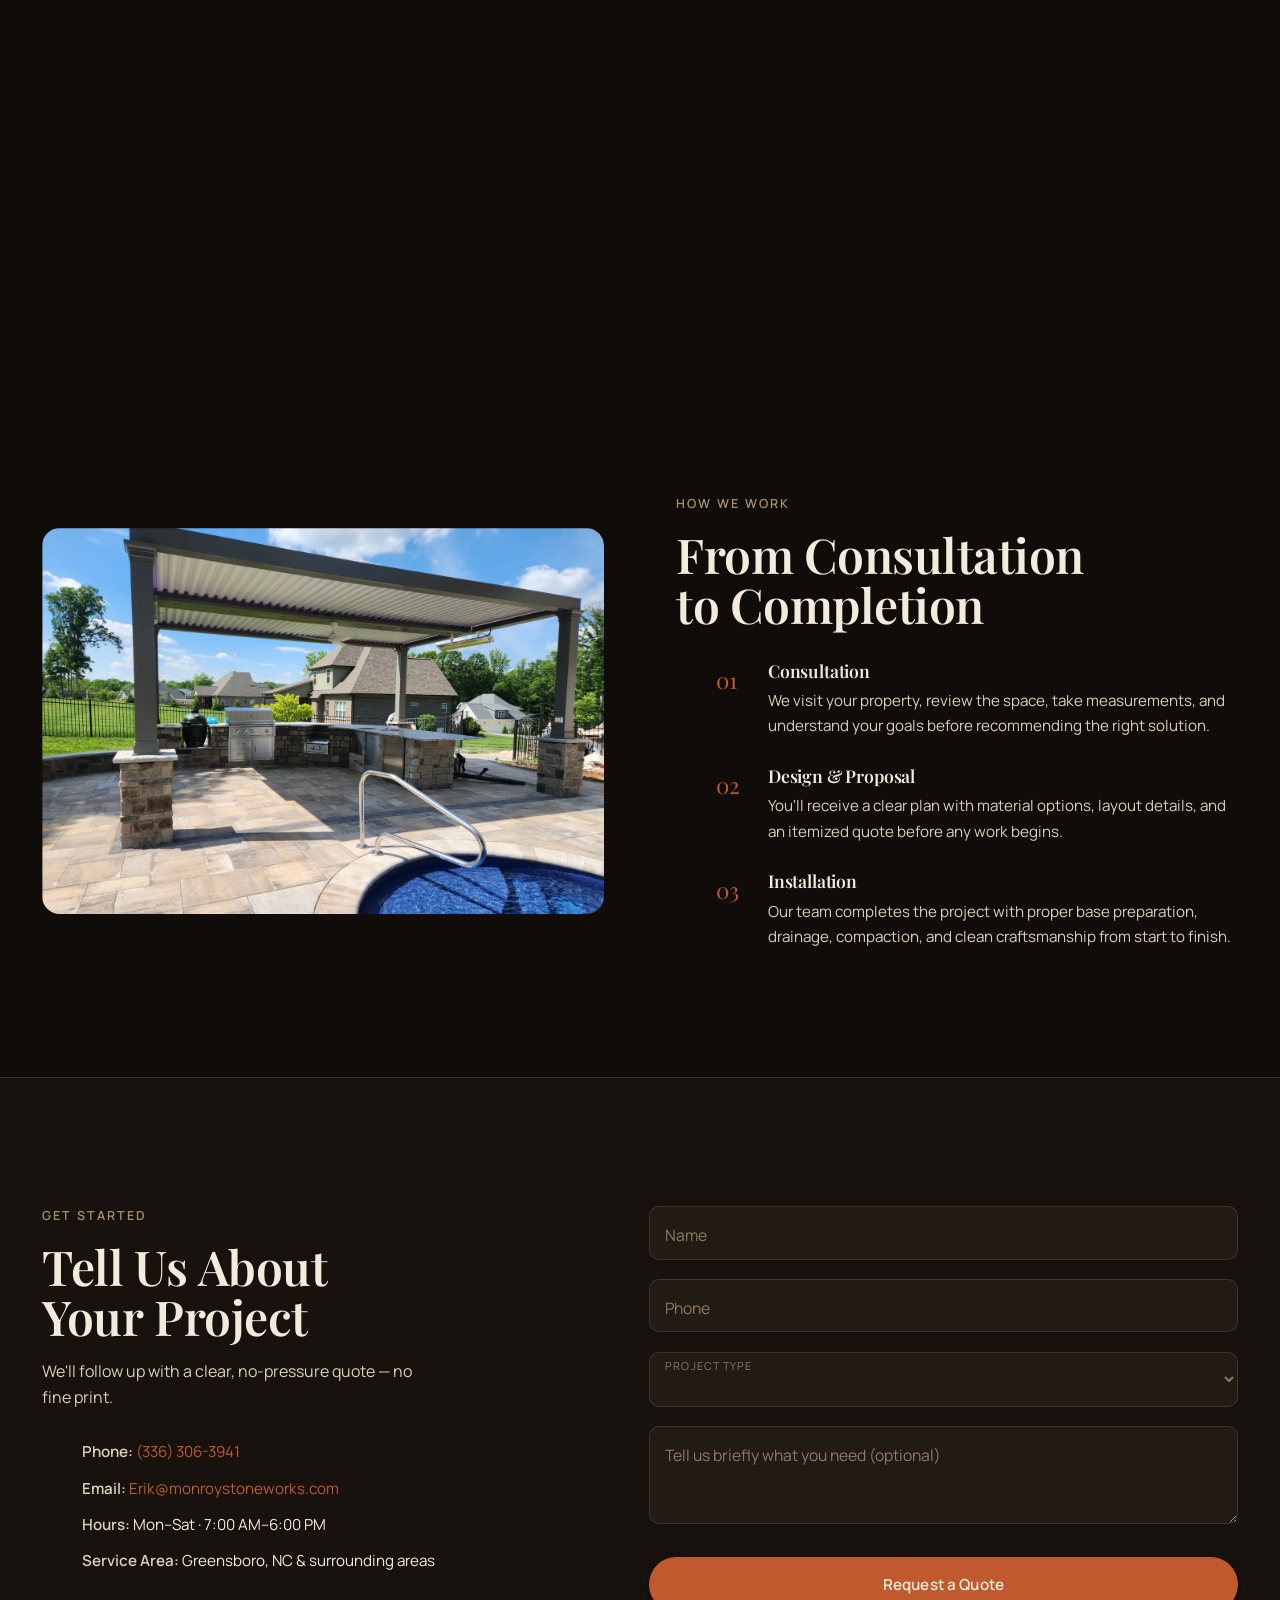
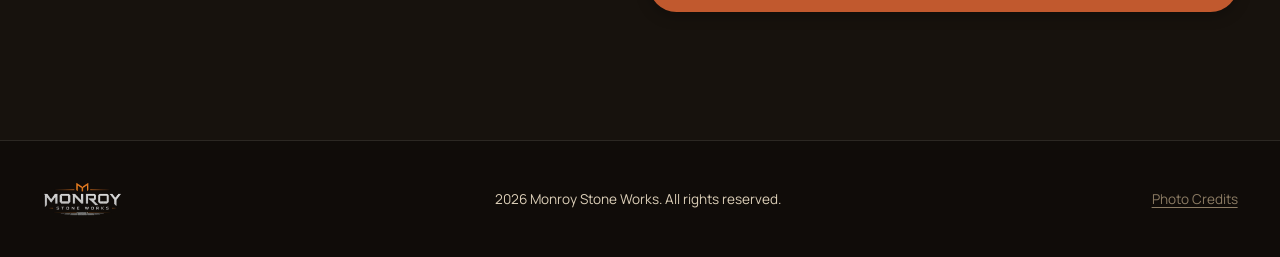
==== commit 70f41a59: "Add files via upload" ====
--- a/index.html
+++ b/index.html
@@ -50,7 +50,7 @@
 <link rel="stylesheet" href="https://fonts.googleapis.com/css2?family=Playfair+Display:ital,wght@0,500;0,600;1,500;1,600&family=Manrope:wght@300;400;500;600;700&display=swap">
 
 <link rel="preload" as="image" href="assets/img/hero.webp" fetchpriority="high">
-<link rel="stylesheet" href="styles.css?v=20260705">
+<link rel="stylesheet" href="styles.css?v=20260830">
 </head>
 <body>
 
--- a/styles.css
+++ b/styles.css
@@ -384,19 +384,6 @@
 .featured-figure img { width: 100%; height: 100%; object-fit: cover; }
 .featured-caption { margin-top: 1.4rem; color: var(--cream-3); font-size: 0.95rem; max-width: 62ch; }
 
-/* --- Testimonials --- */
-.testimonials { padding-block: clamp(4rem, 10vw, 7rem); }
-.testimonials h2 { margin-bottom: 2.4rem; }
-.testimonials-grid { display: grid; grid-template-columns: repeat(1, 1fr); gap: 1.6rem; }
-@media (min-width: 860px) { .testimonials-grid { grid-template-columns: repeat(3, 1fr); } }
-.testimonial {
-  background: var(--bg-3); border: 1px solid var(--line); border-radius: 16px;
-  padding: 1.8rem;
-}
-.testimonial p { font-family: var(--serif); font-style: italic; font-size: 1.08rem; color: var(--cream); margin-bottom: 1.2rem; }
-.testimonial footer { font-size: 0.85rem; color: var(--cream-3); }
-.testimonial footer strong { color: var(--cream-2); }
-
 /* --- CTA / Quote form --- */
 .cta-quote { padding-block: clamp(4rem, 10vw, 8rem); background: var(--bg-2); border-top: 1px solid var(--line); }
 .cta-grid { display: grid; gap: 3rem; }
@@ -418,6 +405,28 @@
 }
 .field textarea { resize: vertical; min-height: 90px; }
 .field input:focus, .field select:focus, .field textarea:focus { border-color: var(--accent); outline: none; }
+
+/* Chrome / Edge autofill: keep a single clean text layer and preserve the approved field styling */
+.field input:-webkit-autofill,
+.field input:-webkit-autofill:hover,
+.field input:-webkit-autofill:focus,
+.field input:-webkit-autofill:active {
+  -webkit-text-fill-color: var(--cream);
+  caret-color: var(--cream);
+  -webkit-box-shadow: 0 0 0 1000px var(--bg-3) inset;
+  box-shadow: 0 0 0 1000px var(--bg-3) inset;
+  border: 1px solid var(--line);
+  transition: background-color 9999s ease-out 0s;
+}
+
+/* Make sure the floating label stays in its small position when Chrome autofills the field */
+.field input:-webkit-autofill + label {
+  top: 0.35rem;
+  font-size: 0.68rem;
+  letter-spacing: 0.1em;
+  text-transform: uppercase;
+}
+
 .field label {
   position: absolute; left: 1rem; top: 1.05rem;
   pointer-events: none; transition: all .25s var(--ease-out);
@@ -462,6 +471,17 @@
 .cta-success.is-visible { opacity: 1; transform: translate(-50%, -50%); pointer-events: auto; }
 .cta-success h3 { color: var(--accent); margin-bottom: 0.6rem; }
 
+/* Honeypot field: off-screen, never shown to real visitors, invisible to layout */
+.field-hp { position: absolute; left: -9999px; top: -9999px; width: 1px; height: 1px; overflow: hidden; }
+
+/* Real-submission error state (only shown if the server does not confirm success) */
+.cta-form-error {
+  font-size: 0.85rem; color: var(--accent);
+  max-height: 0; opacity: 0; overflow: hidden;
+  transition: opacity .3s var(--ease-out), max-height .3s var(--ease-out);
+}
+.cta-form-error.is-visible { opacity: 1; max-height: 4rem; margin-top: -0.2rem; }
+
 /* --- Footer --- */
 .footer { padding-block: 2.5rem; border-top: 1px solid var(--line); }
 .footer-inner {
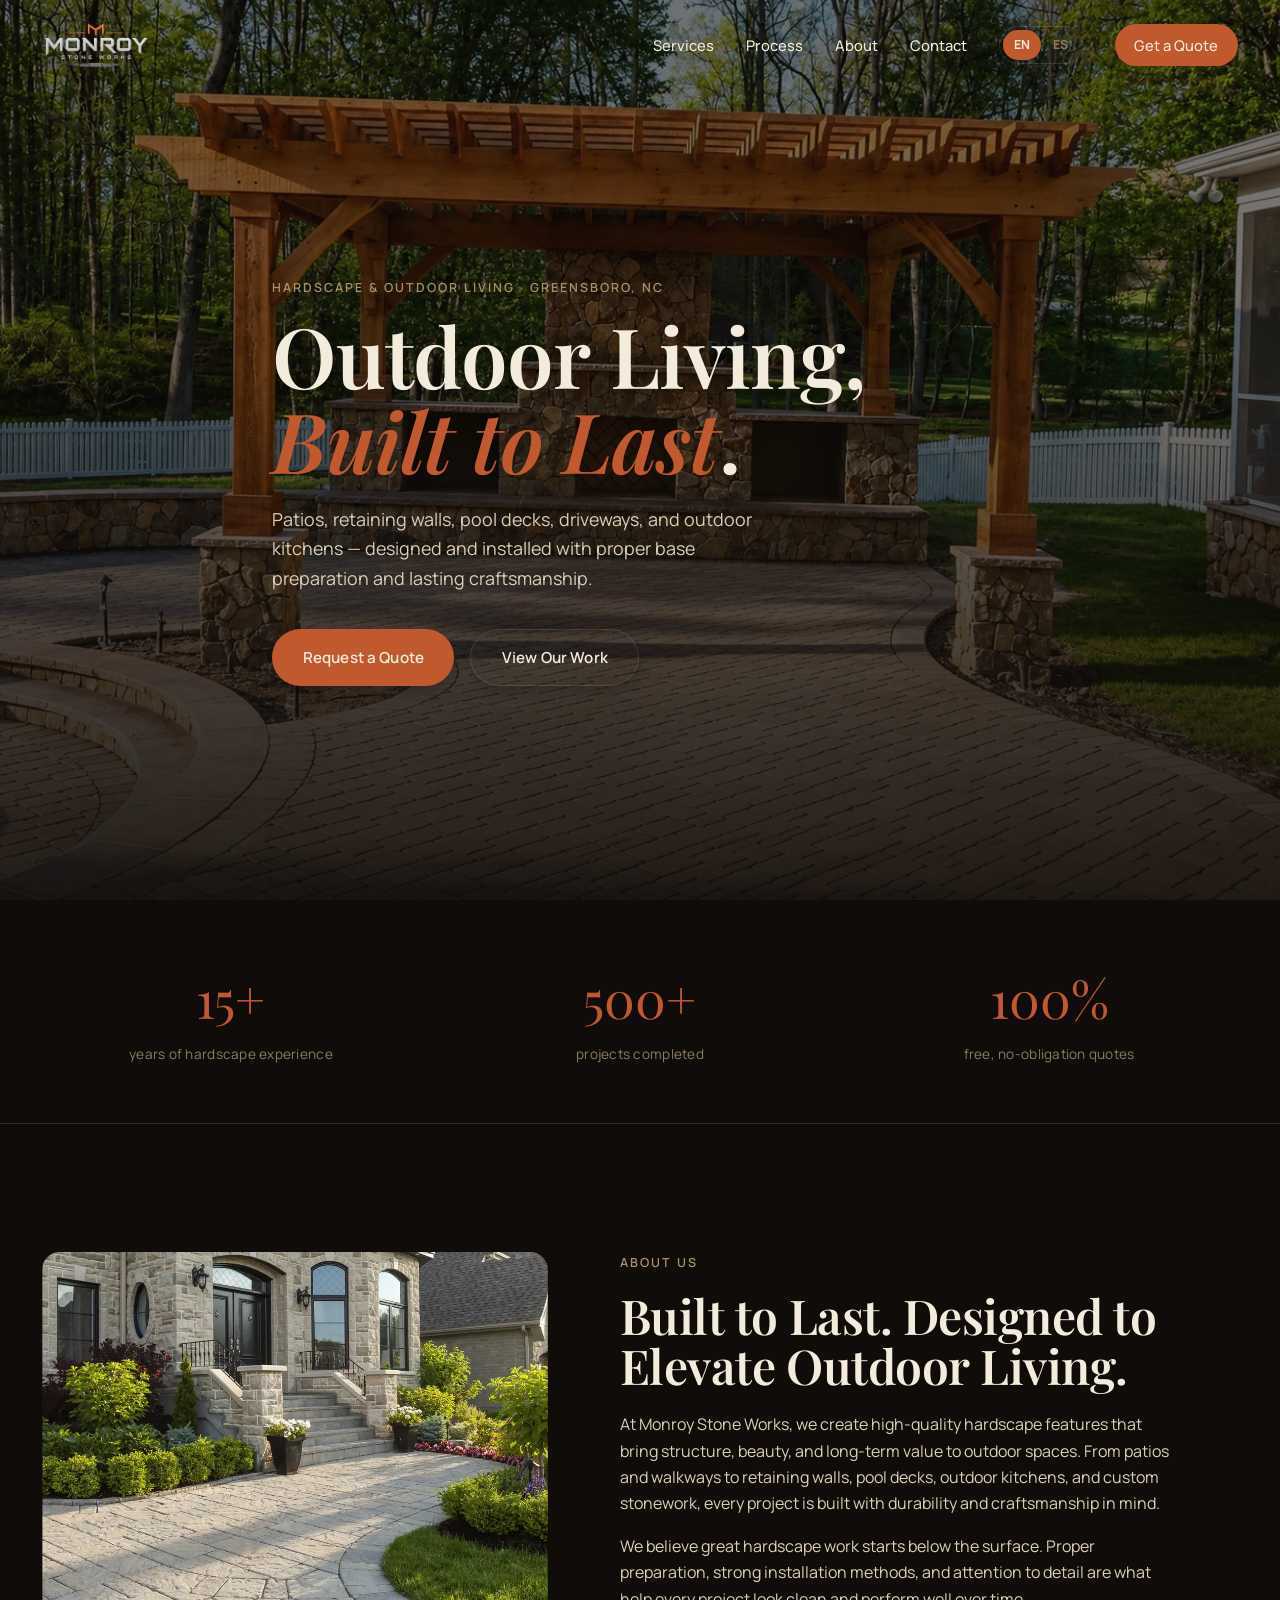
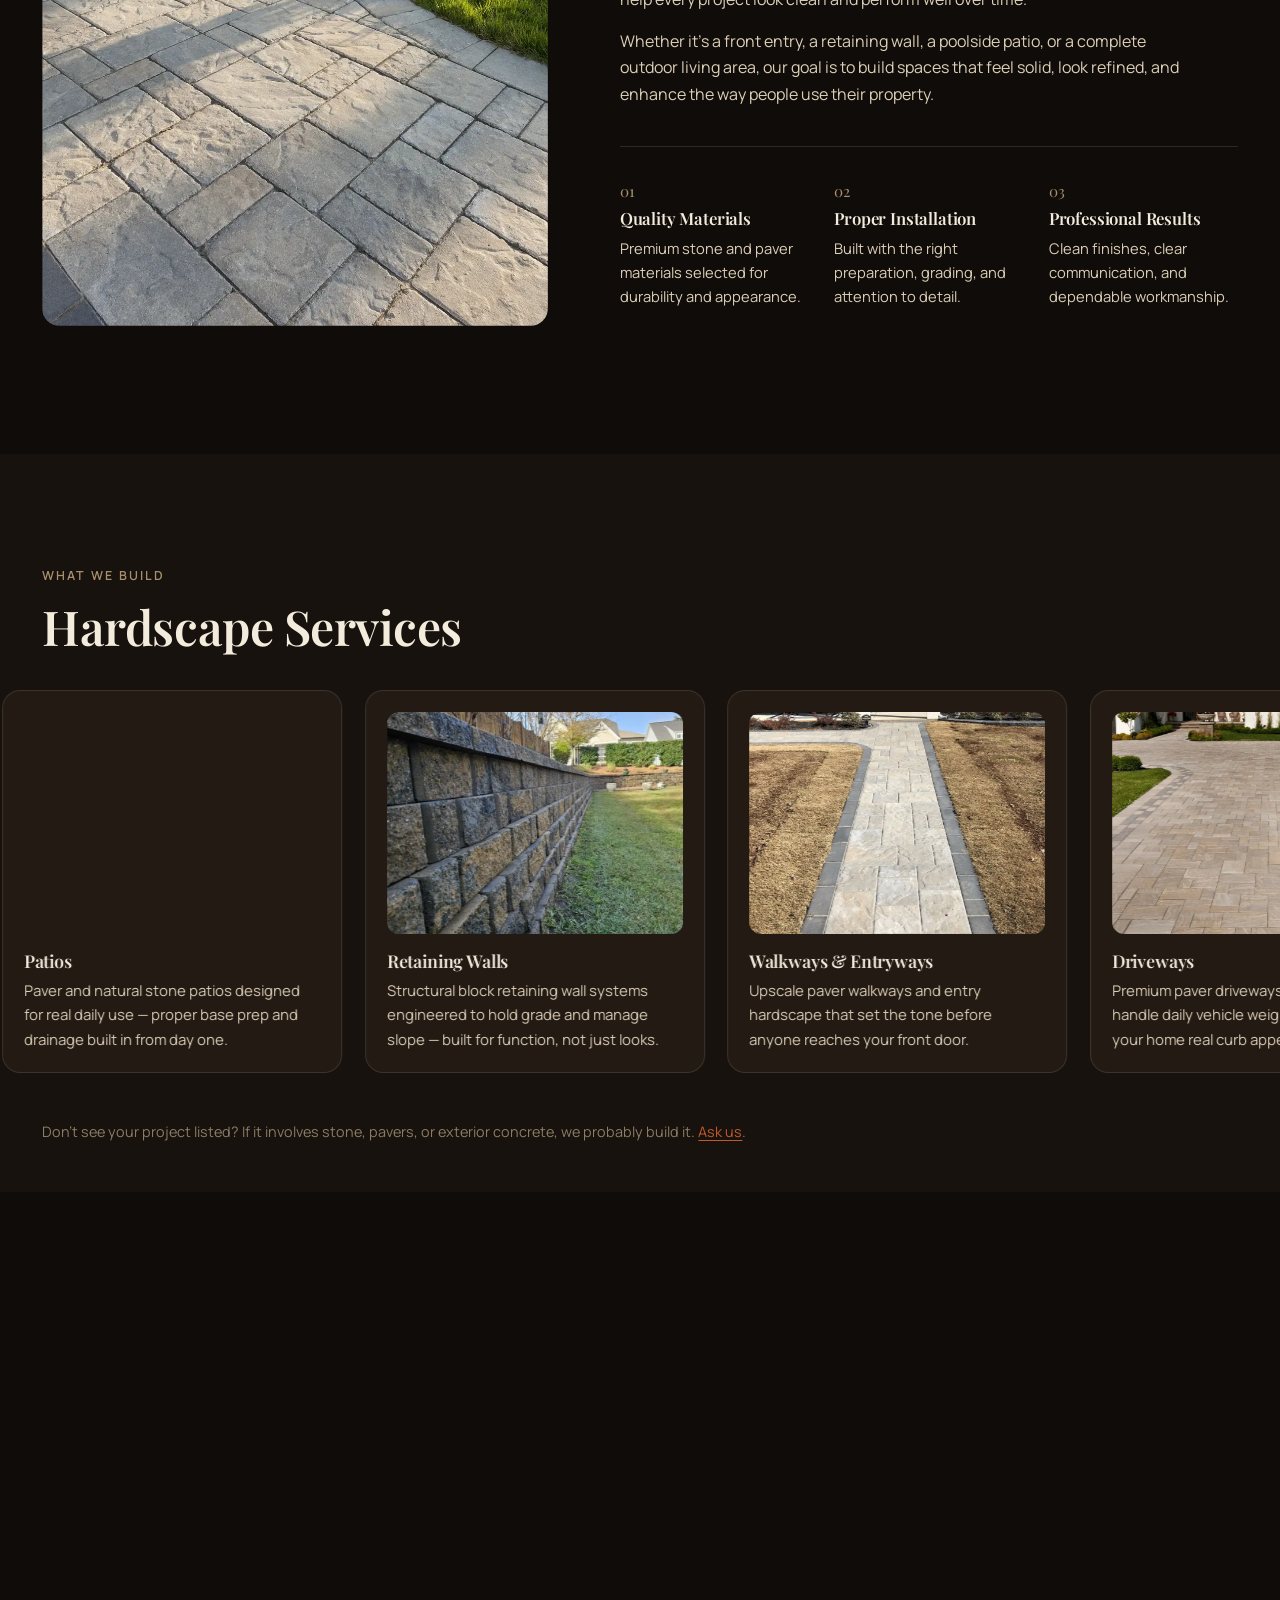
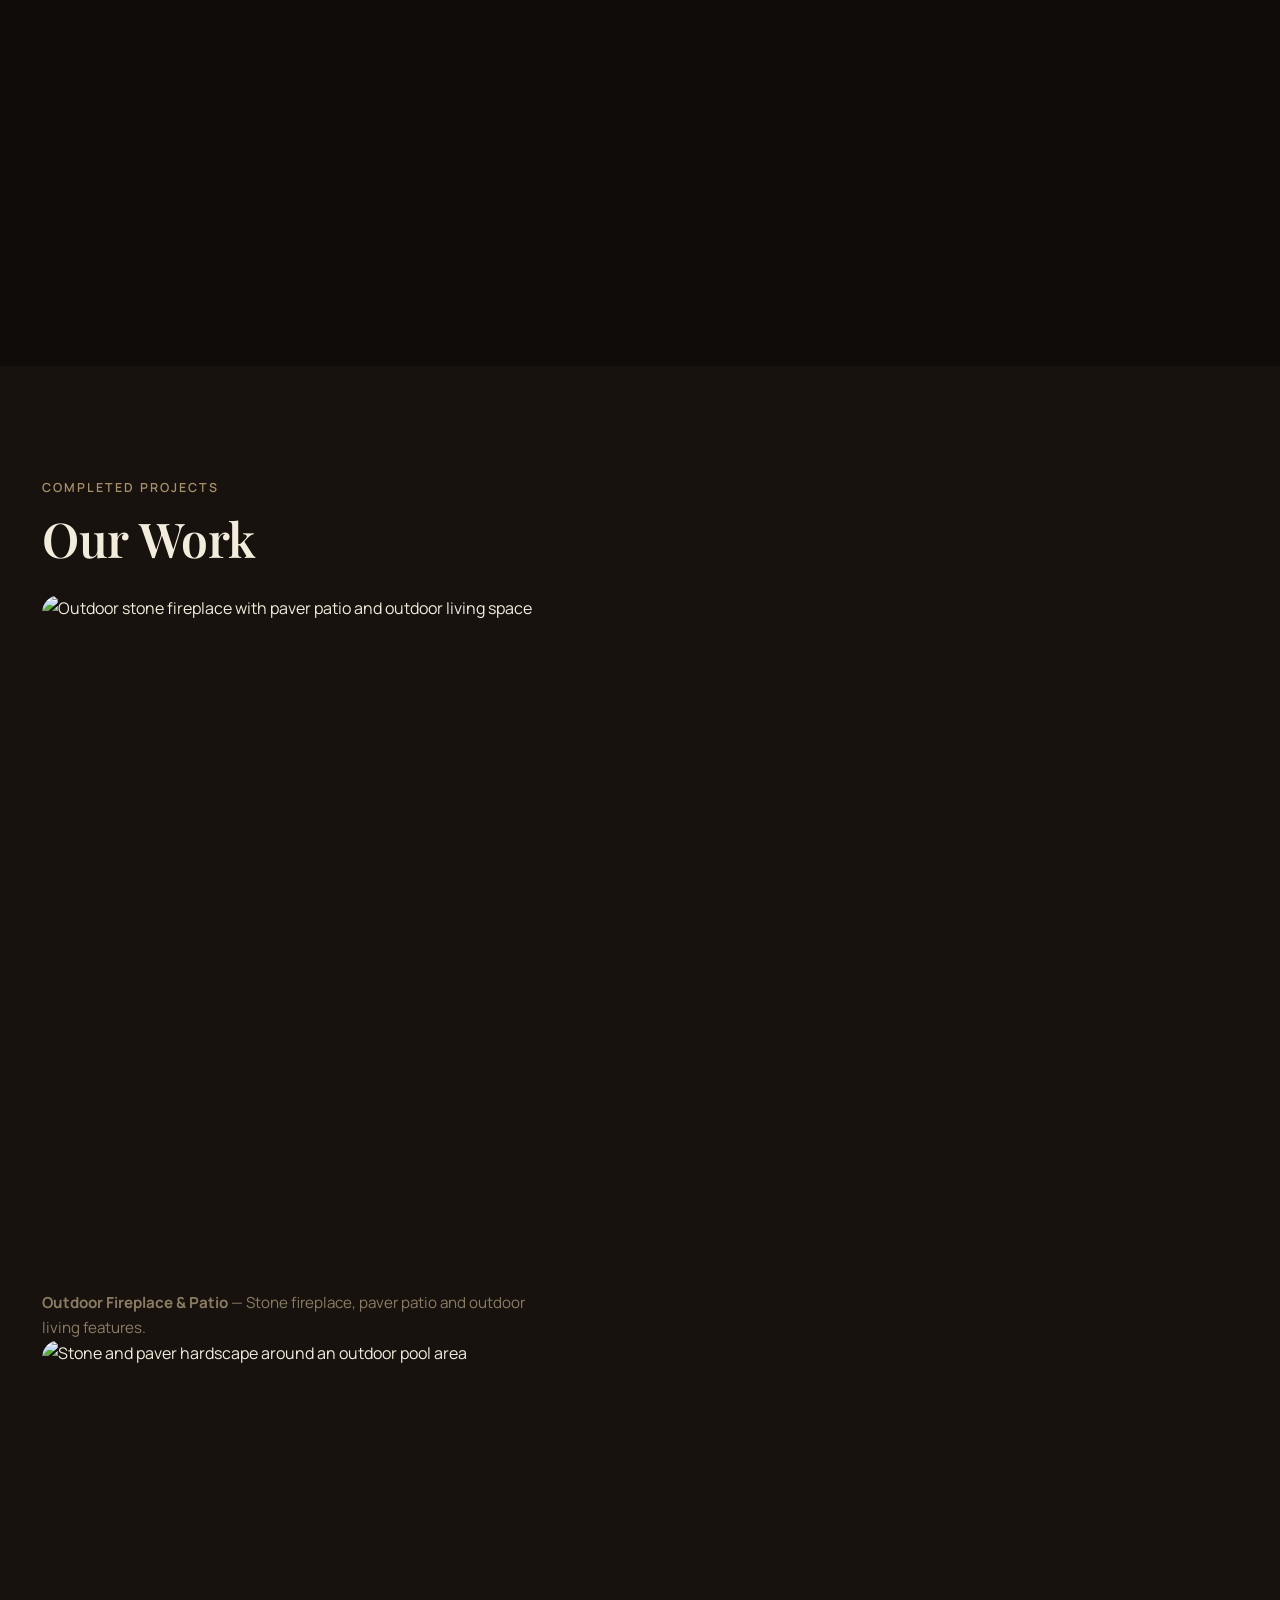
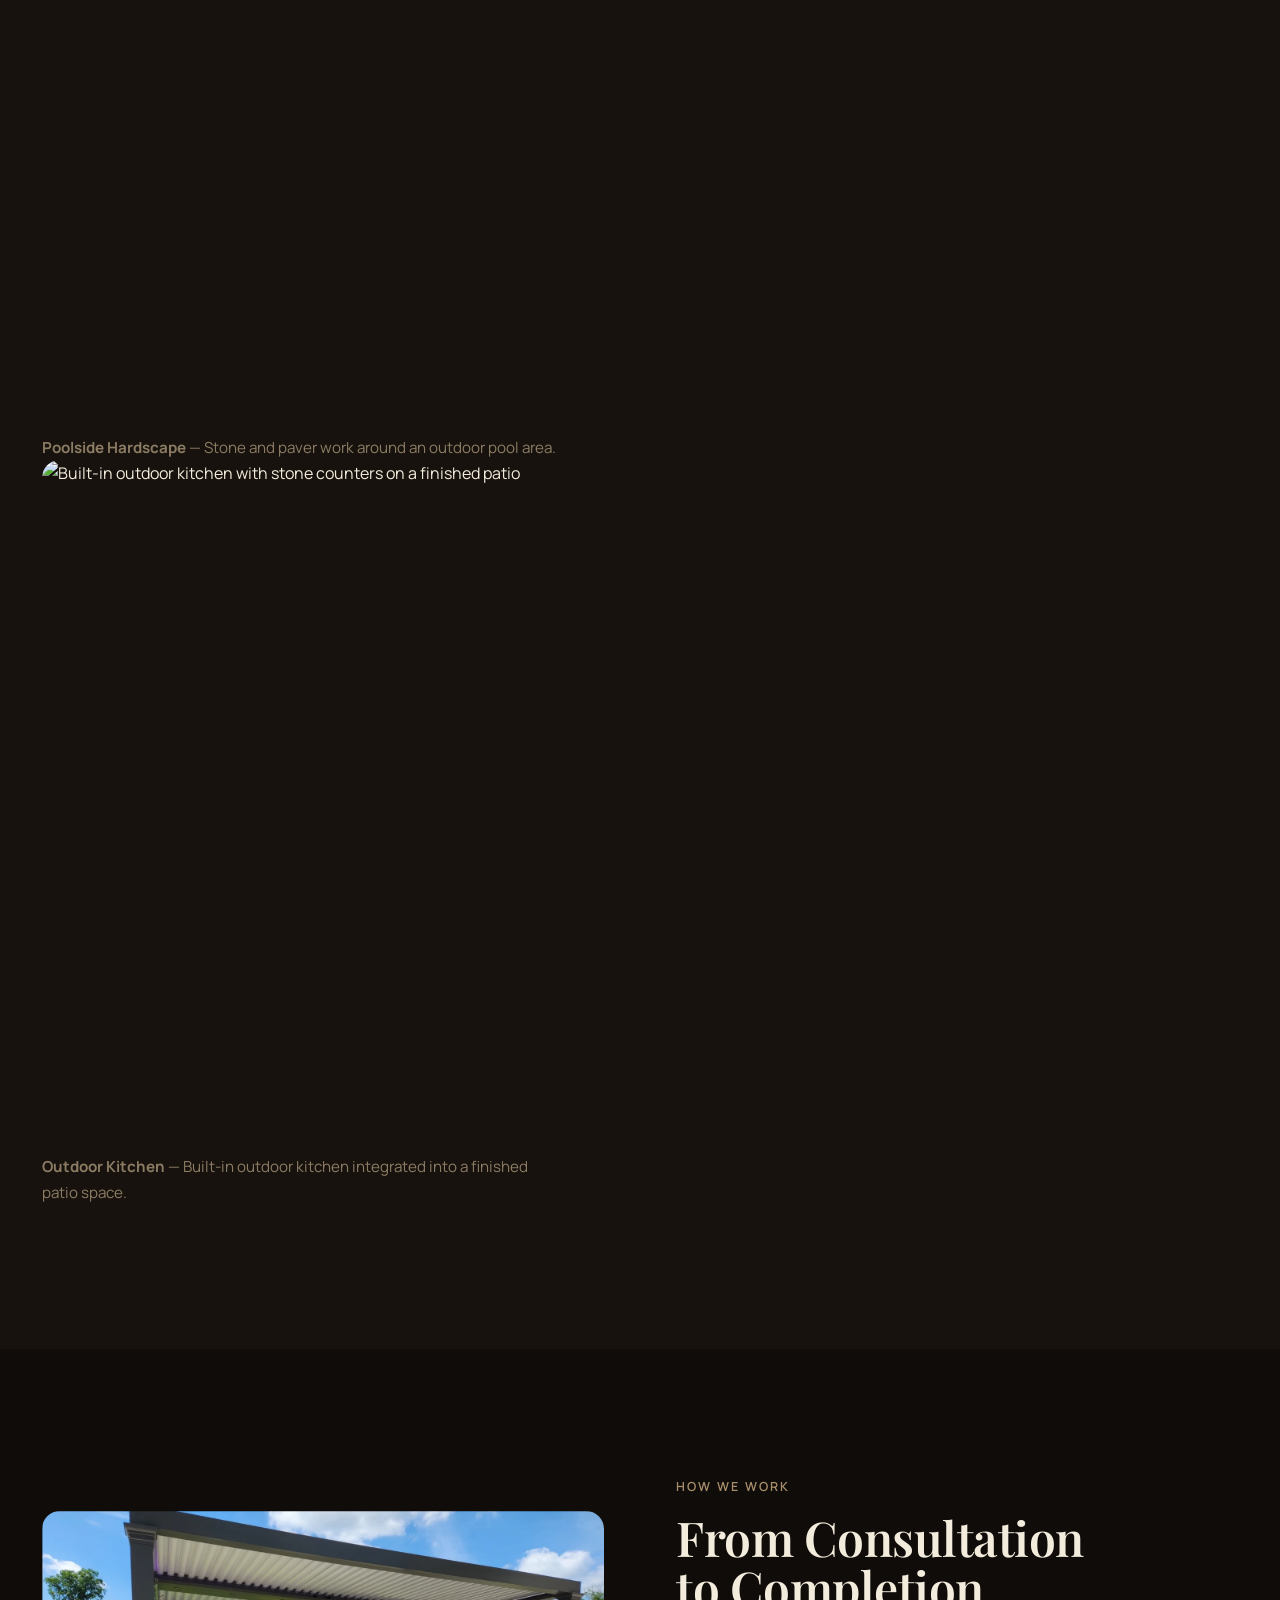
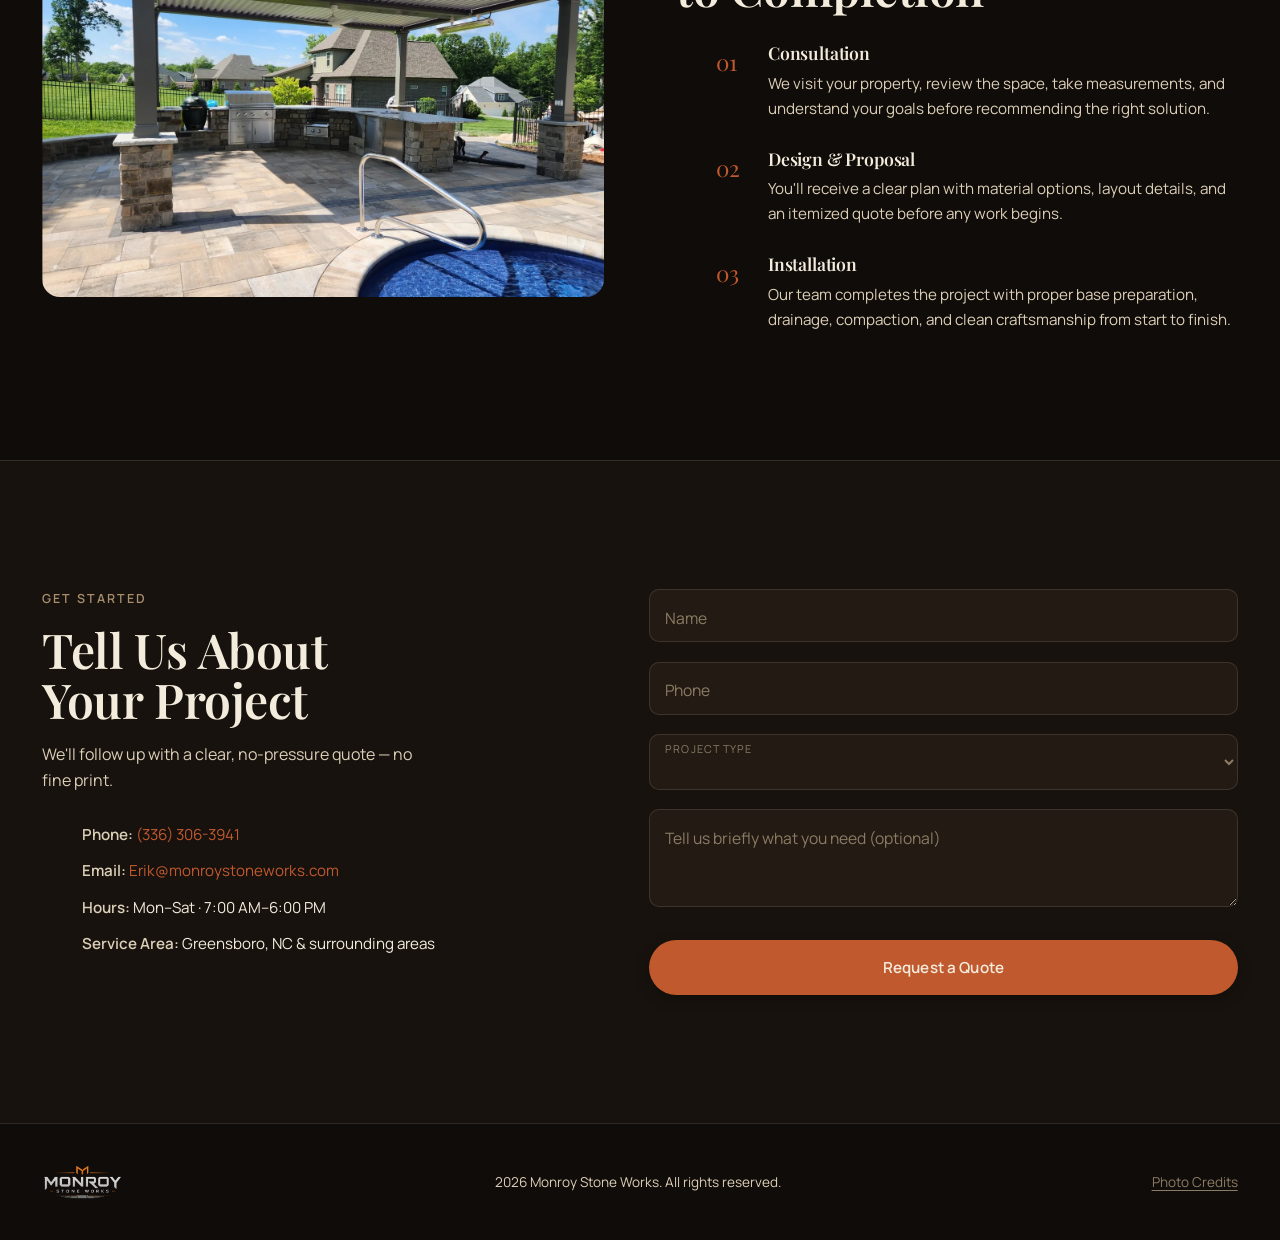
==== commit b51fc801: "Add files via upload" ====
--- a/index.html
+++ b/index.html
@@ -108,7 +108,7 @@
       <p class="hero-sub" data-reveal data-es="Patios, muros de retención, áreas de piscina, entradas y cocinas exteriores — diseñados e instalados con la preparación de base correcta y un acabado duradero.">Patios, retaining walls, pool decks, driveways, and outdoor kitchens — designed and installed with proper base preparation and lasting craftsmanship.</p>
       <div class="hero-actions">
         <a href="#contact" class="btn btn-primary" data-es="Solicitar Cotización">Request a Quote</a>
-        <a href="#services" class="btn btn-ghost" data-es="Ver Nuestro Trabajo">View Our Work</a>
+        <a href="#work" class="btn btn-ghost" data-es="Ver Nuestro Trabajo">View Our Work</a>
       </div>
     </div>
   </section>
@@ -224,6 +224,33 @@
       </div>
     </div>
     <p class="showcase-note container" data-es="¿No ves tu proyecto en la lista? Si involucra piedra, adoquín o concreto exterior, probablemente lo construimos. <a href=&quot;#contact&quot;>Pregúntanos</a>.">Don't see your project listed? If it involves stone, pavers, or exterior concrete, we probably build it. <a href="#contact">Ask us</a>.</p>
+  </section>
+
+  <section class="featured" id="work">
+    <div class="container">
+      <p class="kicker" data-es="Proyectos Terminados">Completed Projects</p>
+      <h2 data-split="words" data-es="Nuestro Trabajo">Our Work</h2>
+    </div>
+    <div class="container featured-grid">
+      <div>
+        <figure class="featured-figure">
+          <img src="assets/img/work-fireplace.webp" alt="Outdoor stone fireplace with paver patio and outdoor living space" loading="lazy" decoding="async" />
+        </figure>
+        <p class="featured-caption" data-es="<strong>Chimenea Exterior y Patio</strong> &mdash; Chimenea de piedra, patio de adoquín y elementos de vida al aire libre."><strong>Outdoor Fireplace &amp; Patio</strong> &mdash; Stone fireplace, paver patio and outdoor living features.</p>
+      </div>
+      <div>
+        <figure class="featured-figure">
+          <img src="assets/img/work-pool.webp" alt="Stone and paver hardscape around an outdoor pool area" loading="lazy" decoding="async" />
+        </figure>
+        <p class="featured-caption" data-es="<strong>Piedra junto a la Piscina</strong> &mdash; Trabajo en piedra y adoquín alrededor de una zona de piscina exterior."><strong>Poolside Hardscape</strong> &mdash; Stone and paver work around an outdoor pool area.</p>
+      </div>
+      <div>
+        <figure class="featured-figure">
+          <img src="assets/img/work-outdoor-kitchen.webp" alt="Built-in outdoor kitchen with stone counters on a finished patio" loading="lazy" decoding="async" />
+        </figure>
+        <p class="featured-caption" data-es="<strong>Cocina Exterior</strong> &mdash; Cocina exterior empotrada integrada en un espacio de patio terminado."><strong>Outdoor Kitchen</strong> &mdash; Built-in outdoor kitchen integrated into a finished patio space.</p>
+      </div>
+    </div>
   </section>
 
   <section class="process" id="process">
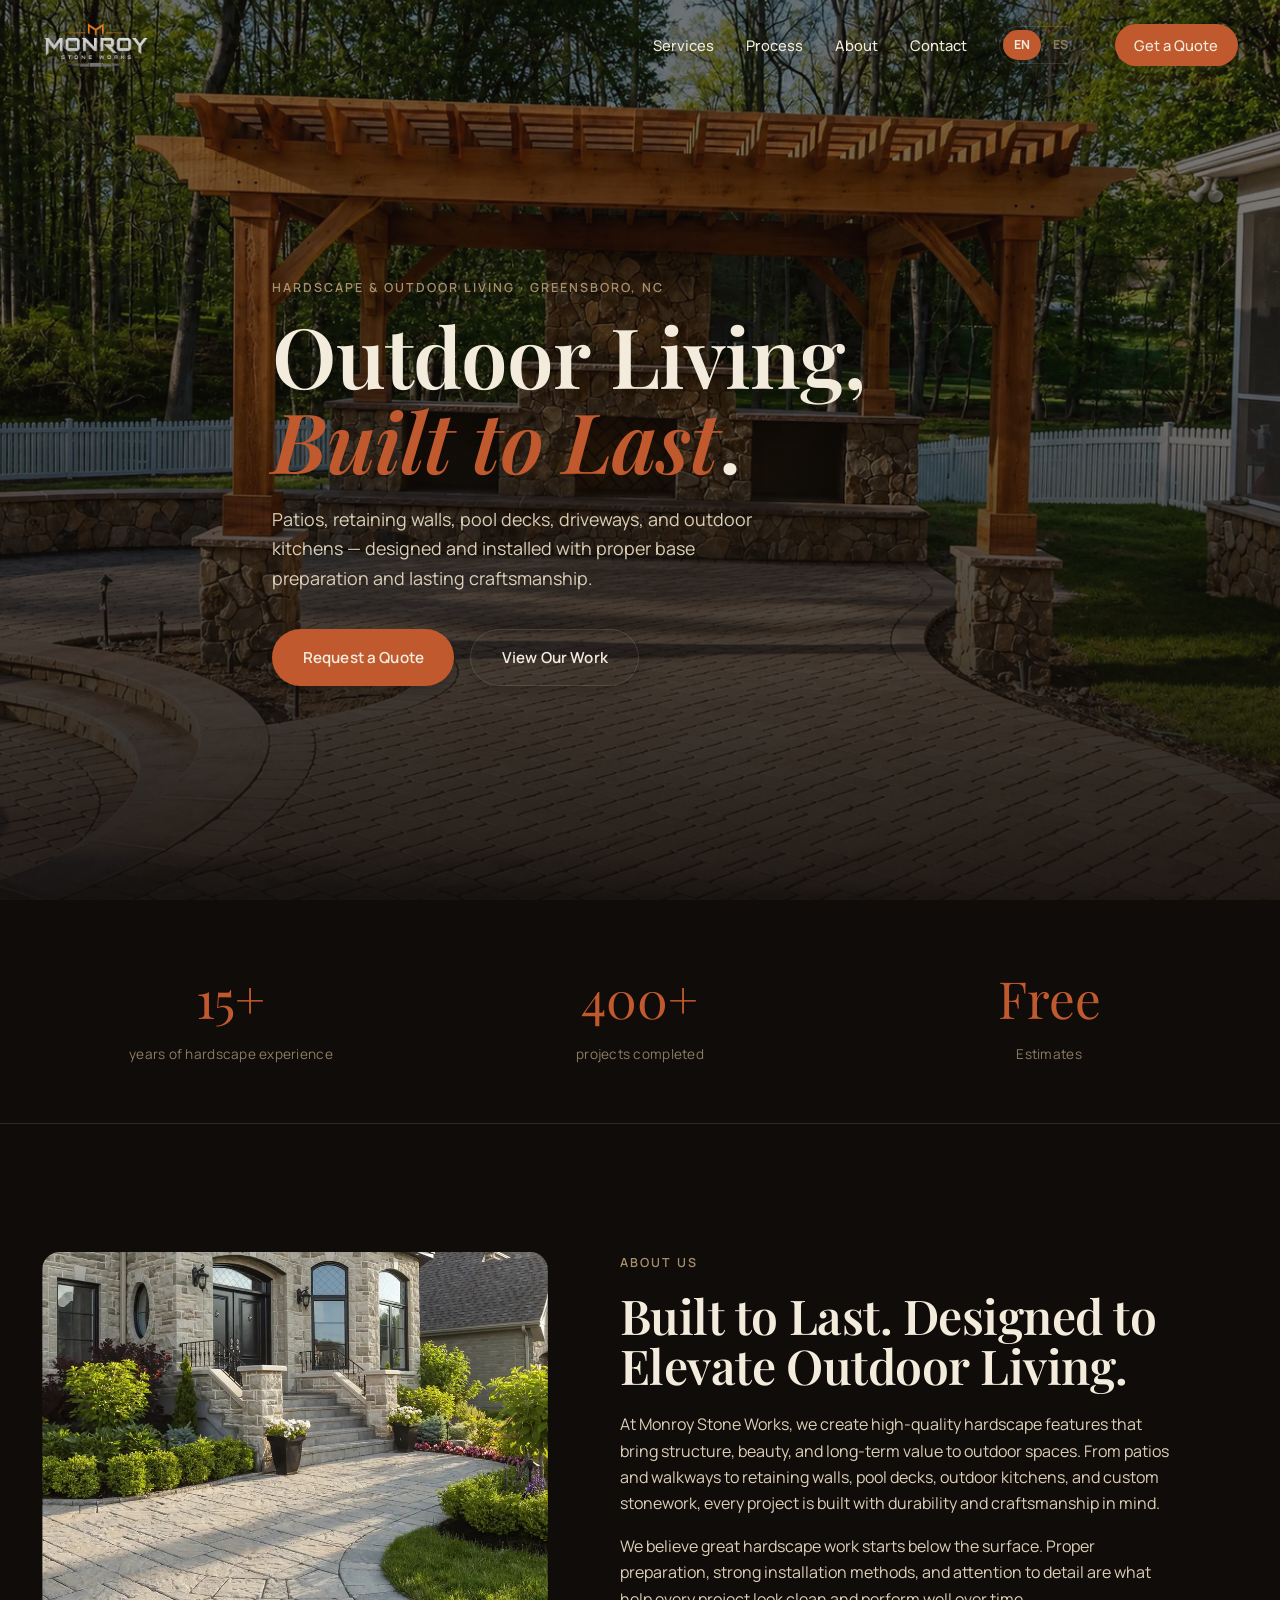
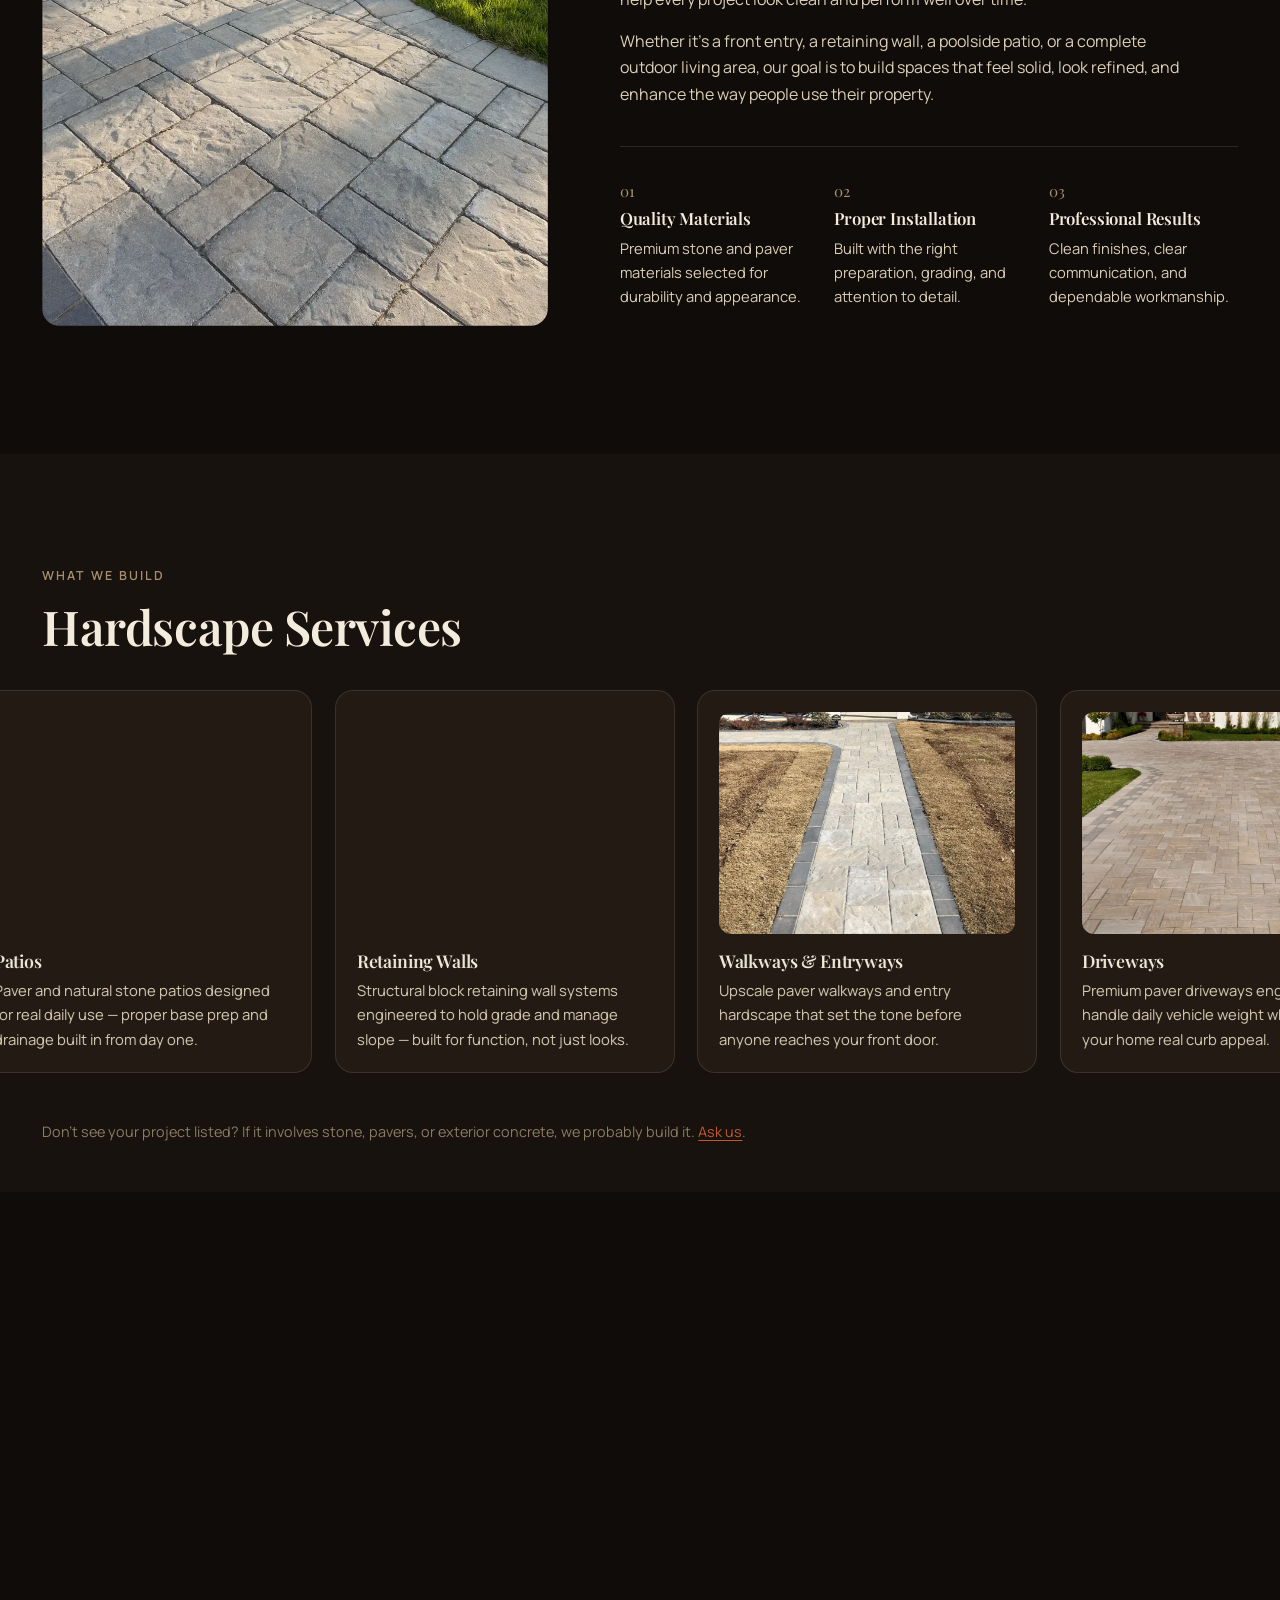
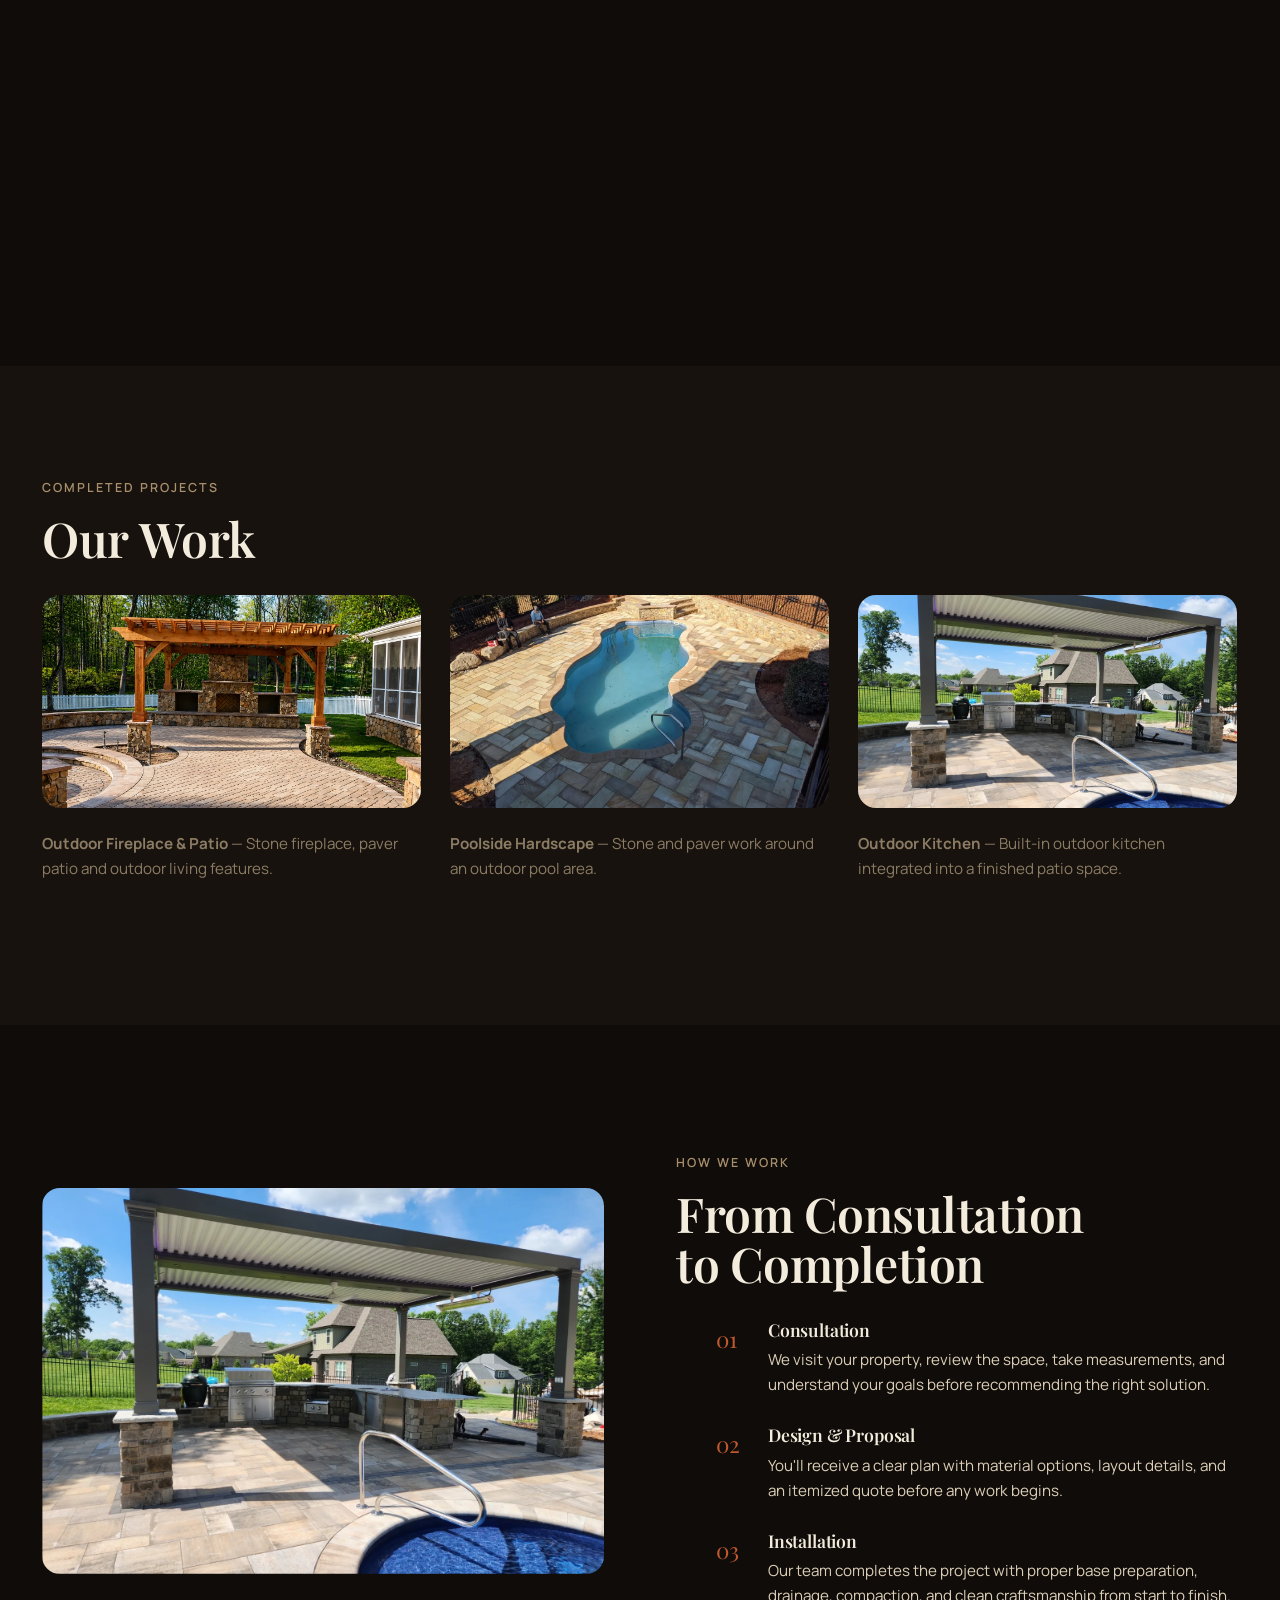
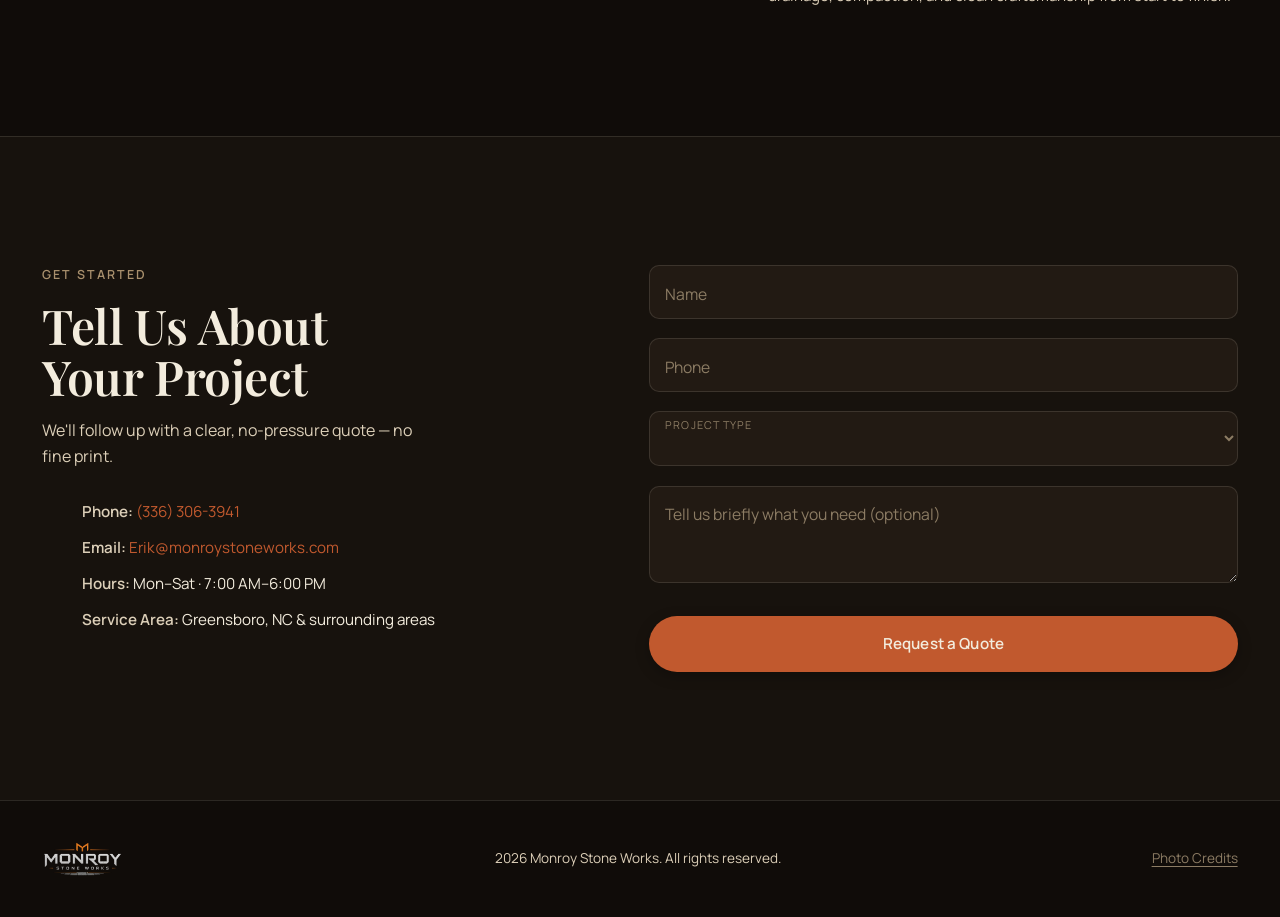
==== commit 07f19f60: "Add files via upload" ====
--- a/index.html
+++ b/index.html
@@ -113,24 +113,20 @@
     </div>
   </section>
 
-  <!-- NOTE (Phase 1 audit, 2026-08-29): "15+ years of experience" and "500+ projects completed" below
-       are values that were already present in this codebase before this audit. They have NOT been
-       verified as accurate by the business owner (Erik). Do not treat them as confirmed marketing
-       claims, and do not reuse them elsewhere (schema.org, ads, etc.) until Erik confirms the real
-       numbers. See project audit doc for details. -->
+  <!-- Stats verified by business owner: 15+ years of hardscape experience and 400+ completed projects. -->
   <section class="stats" aria-label="Company facts">
     <div class="container stats-grid">
       <div class="stat" data-reveal>
-        <span class="stat-value"><span data-count-to="15">0</span>+</span>
+        <span class="stat-value"><span data-count-to="15">15</span>+</span>
         <span class="stat-label" data-es="años de experiencia en hardscape">years of hardscape experience</span>
       </div>
       <div class="stat" data-reveal>
-        <span class="stat-value"><span data-count-to="500">0</span>+</span>
+        <span class="stat-value"><span data-count-to="400">400</span>+</span>
         <span class="stat-label" data-es="proyectos completados">projects completed</span>
       </div>
       <div class="stat" data-reveal>
-        <span class="stat-value"><span data-count-to="100">0</span>%</span>
-        <span class="stat-label" data-es="cotizaciones gratuitas y sin compromiso">free, no-obligation quotes</span>
+        <span class="stat-value" data-es="Cotizaciones">Free</span>
+        <span class="stat-label" data-es="Gratuitas">Estimates</span>
       </div>
     </div>
   </section>
@@ -362,11 +358,6 @@
   </div>
 </footer>
 
-<div class="cursor" data-cursor-root aria-hidden="true">
-  <span class="cursor-dot"></span>
-  <span class="cursor-ring"></span>
-</div>
-
 <script defer src="lib/gsap.min.js"></script>
 <script defer src="lib/ScrollTrigger.min.js"></script>
 <script defer src="main.js?v=20260829"></script>
--- a/styles.css
+++ b/styles.css
@@ -125,26 +125,6 @@
 .btn:active { transform: translateY(-1px); transition-duration: .12s; }
 
 .hero-actions { display: flex; flex-wrap: wrap; gap: 1rem; margin-top: 2.2rem; }
-
-/* Cursor */
-.cursor {
-  position: fixed; top: 0; left: 0;
-  pointer-events: none; z-index: 9999;
-  display: none;
-  mix-blend-mode: difference;
-  opacity: 0;
-  transition: opacity .25s var(--ease-out);
-}
-.cursor.is-ready { opacity: 1; }
-@media (hover: hover) and (pointer: fine) { .cursor { display: block; } }
-.cursor-dot, .cursor-ring { position: fixed; top: 0; left: 0; pointer-events: none; will-change: transform; }
-.cursor-dot { width: 5px; height: 5px; margin: -2.5px; background: var(--cream); border-radius: 50%; }
-.cursor-ring {
-  width: 32px; height: 32px; margin: -16px; border: 1px solid var(--cream); border-radius: 50%;
-  transition: width .35s var(--ease-out), height .35s var(--ease-out), margin .35s var(--ease-out);
-}
-.cursor.is-interactive .cursor-ring { width: 48px; height: 48px; margin: -24px; }
-.has-cursor, .has-cursor a, .has-cursor button { cursor: none; }
 
 /* Reveal */
 [data-reveal] {
@@ -383,6 +363,8 @@
 .featured-figure { border-radius: 18px; overflow: hidden; aspect-ratio: 16/9; }
 .featured-figure img { width: 100%; height: 100%; object-fit: cover; }
 .featured-caption { margin-top: 1.4rem; color: var(--cream-3); font-size: 0.95rem; max-width: 62ch; }
+.featured-grid { display: grid; grid-template-columns: 1fr; gap: 2.4rem; }
+@media (min-width: 900px) { .featured-grid { grid-template-columns: repeat(3, 1fr); gap: 1.8rem; } }
 
 /* --- CTA / Quote form --- */
 .cta-quote { padding-block: clamp(4rem, 10vw, 8rem); background: var(--bg-2); border-top: 1px solid var(--line); }
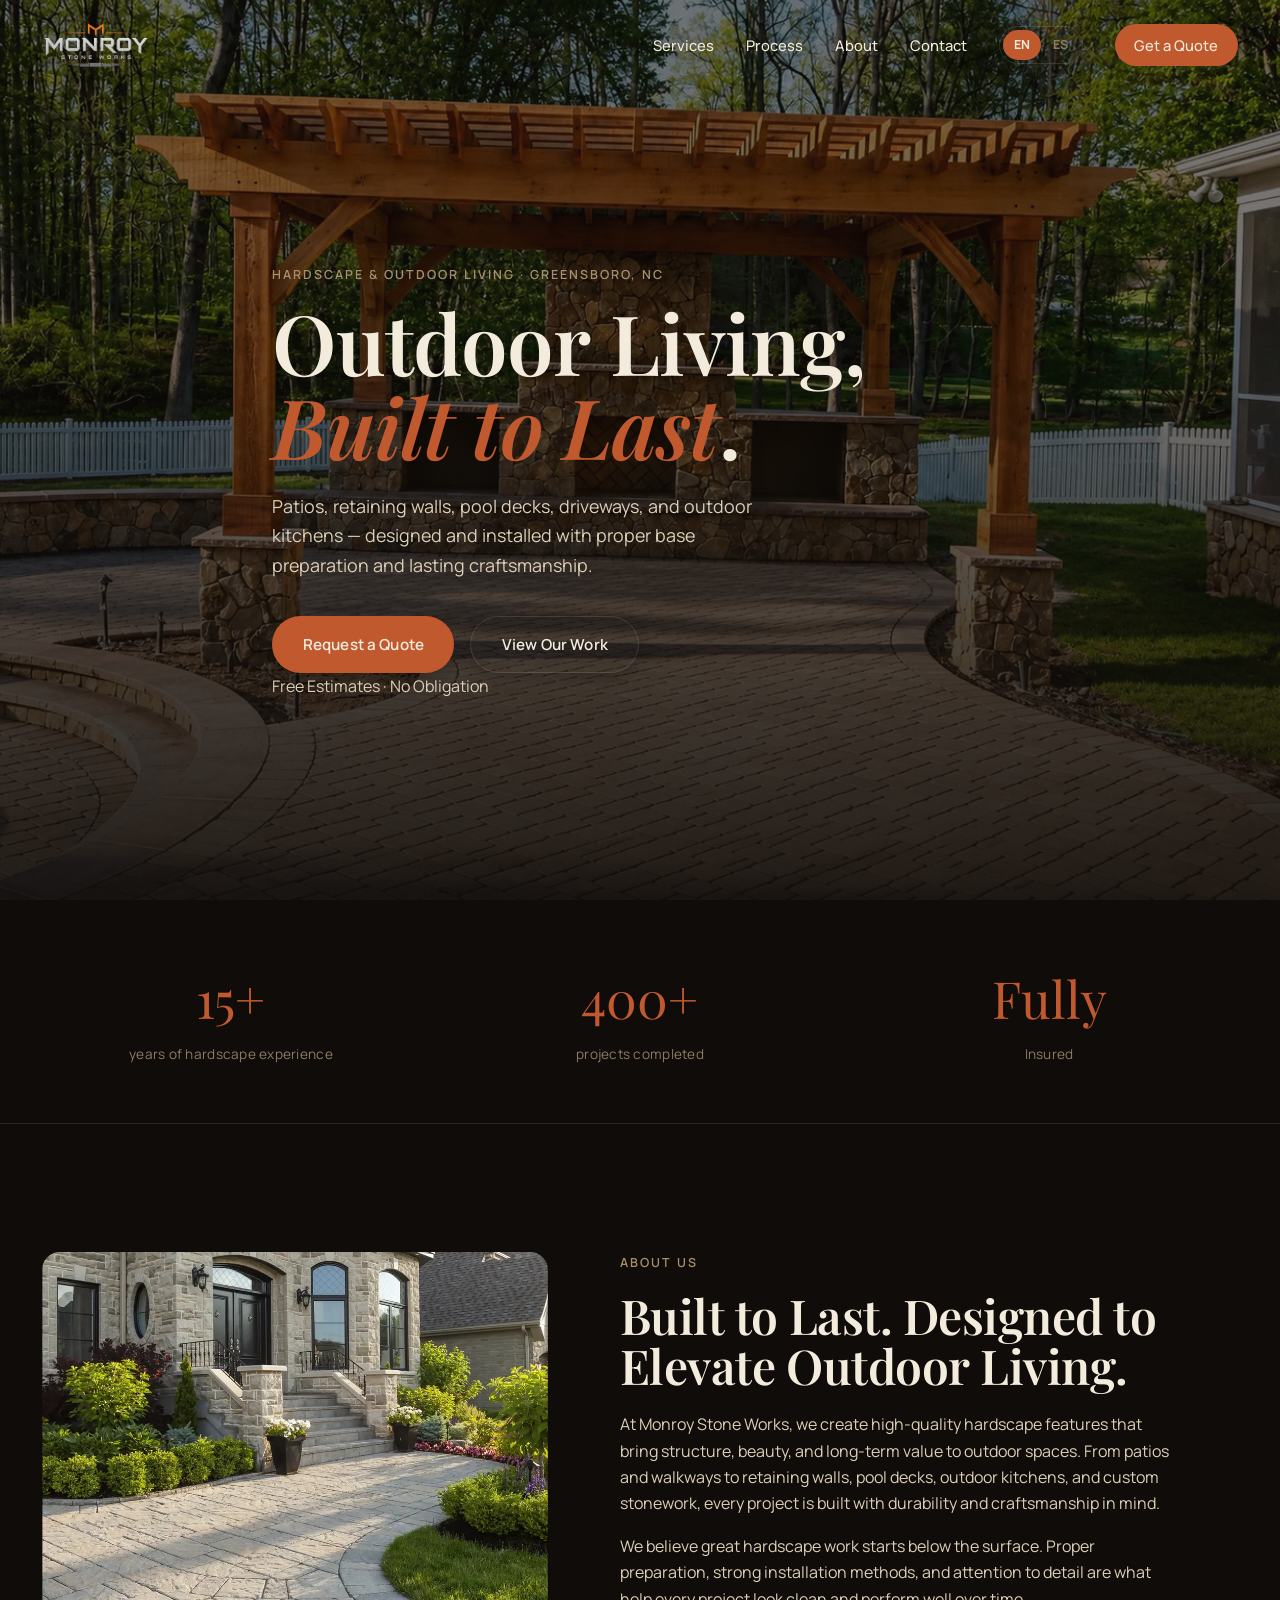
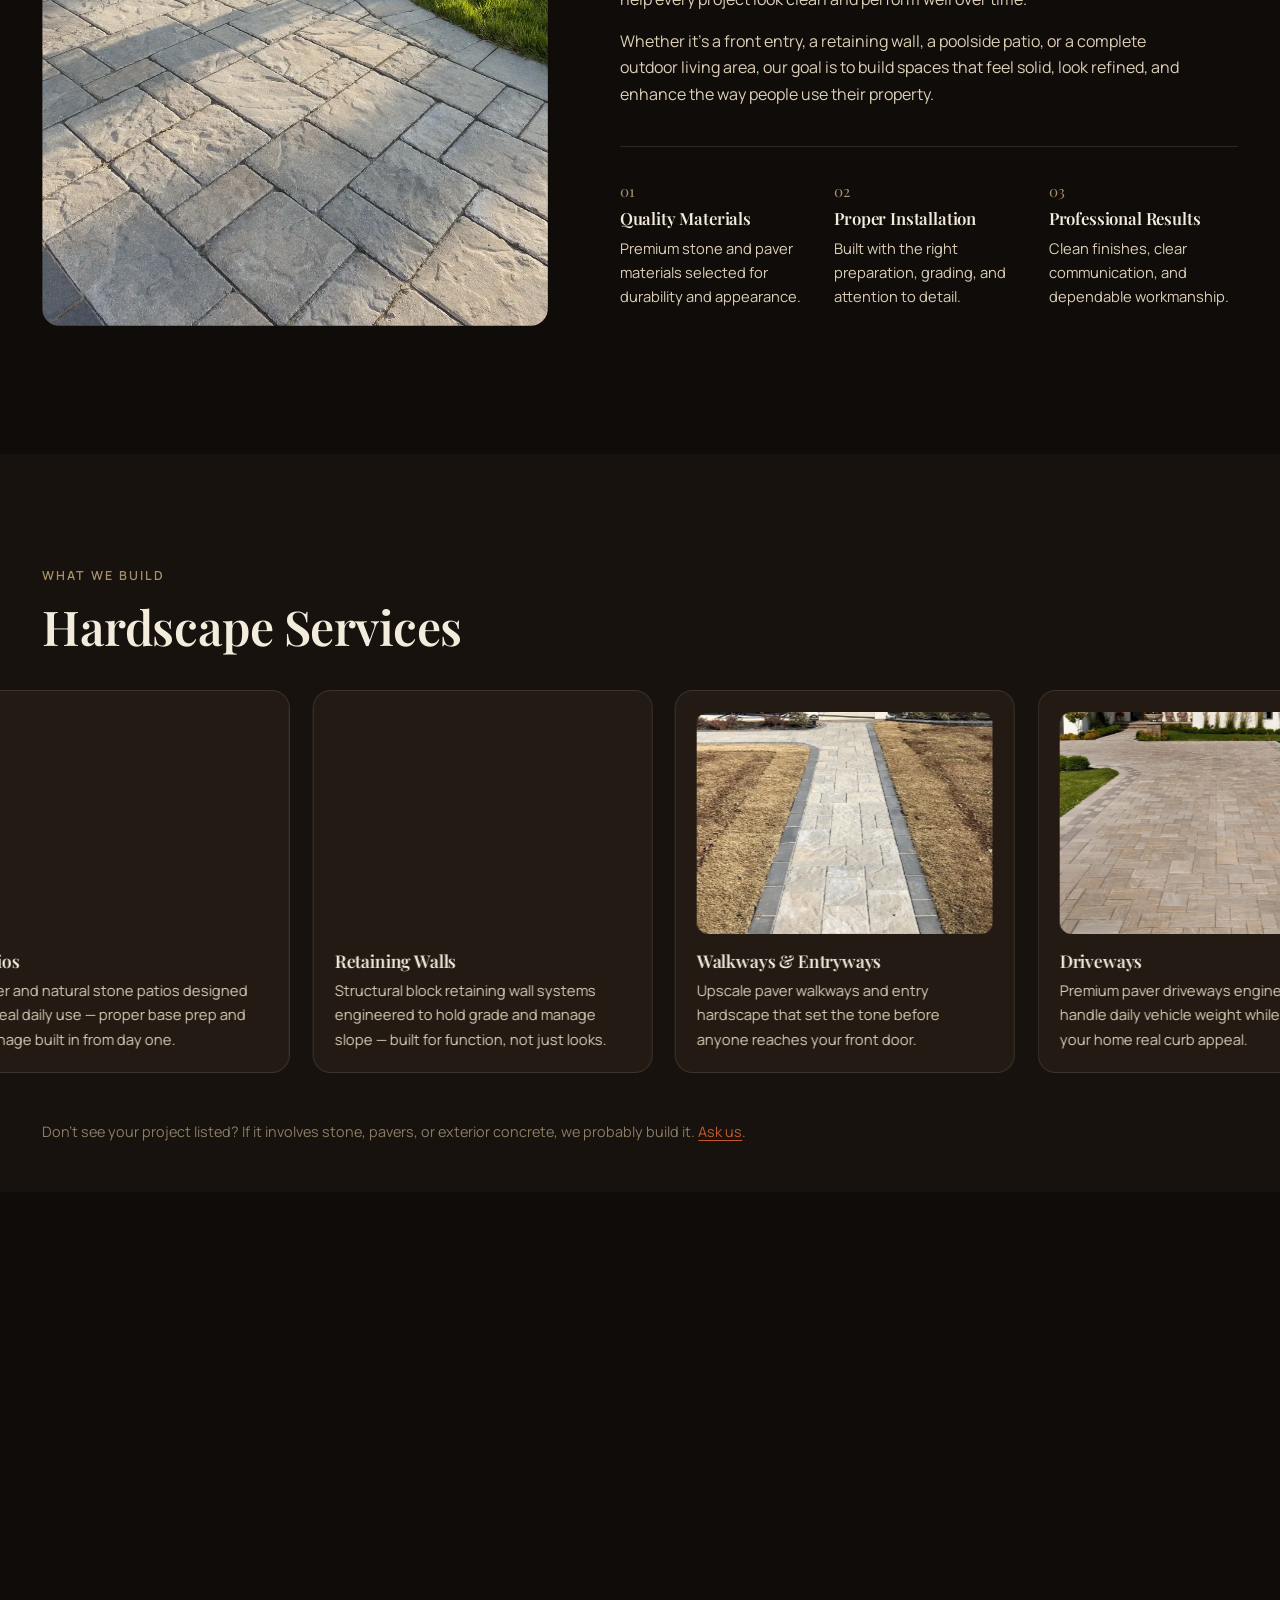
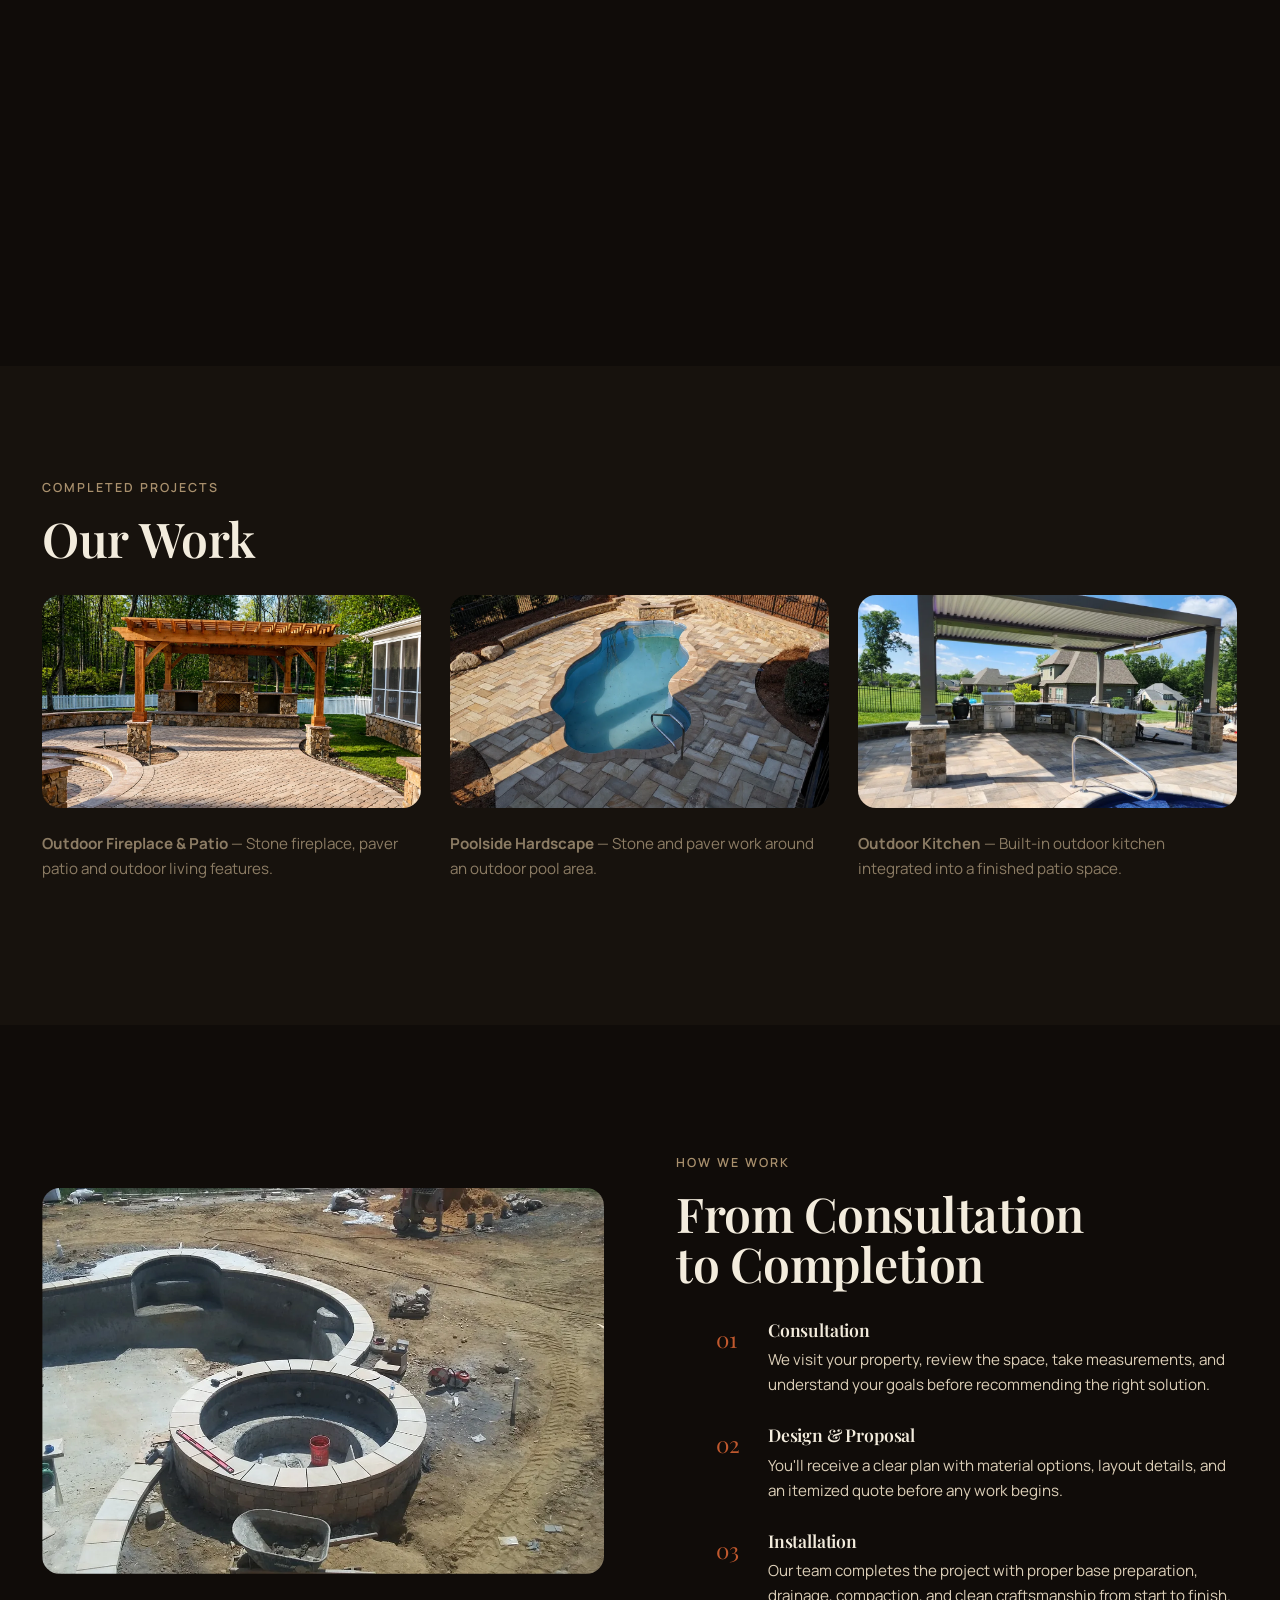
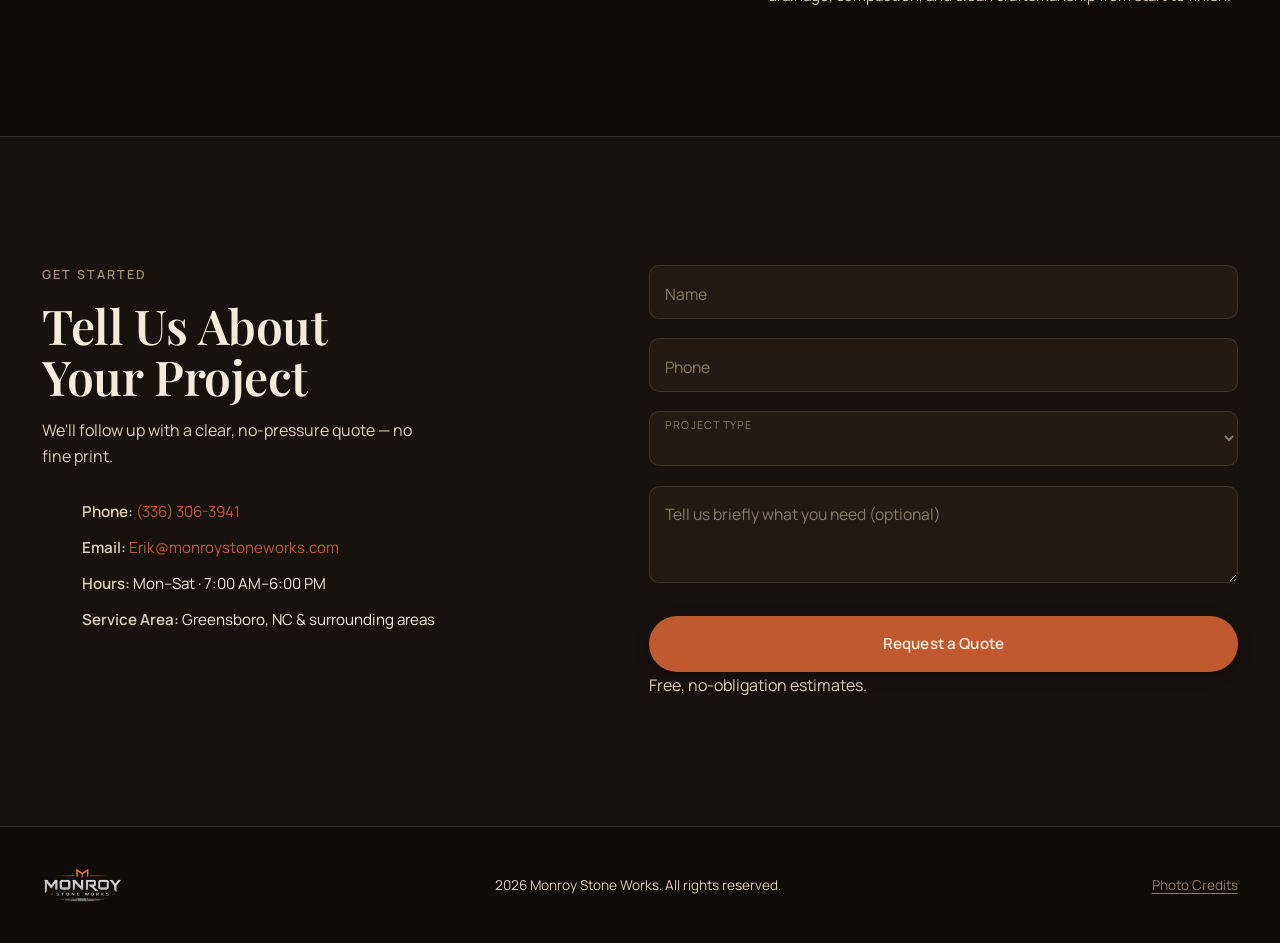
==== commit bd6c8fcc: "Add files via upload" ====
--- a/index.html
+++ b/index.html
@@ -110,6 +110,7 @@
         <a href="#contact" class="btn btn-primary" data-es="Solicitar Cotización">Request a Quote</a>
         <a href="#work" class="btn btn-ghost" data-es="Ver Nuestro Trabajo">View Our Work</a>
       </div>
+      <p class="offer-note" data-es="Cotizaciones Gratis &middot; Sin Compromiso">Free Estimates &middot; No Obligation</p>
     </div>
   </section>
 
@@ -125,8 +126,8 @@
         <span class="stat-label" data-es="proyectos completados">projects completed</span>
       </div>
       <div class="stat" data-reveal>
-        <span class="stat-value" data-es="Cotizaciones">Free</span>
-        <span class="stat-label" data-es="Gratuitas">Estimates</span>
+        <span class="stat-value" data-es="Empresa">Fully</span>
+        <span class="stat-label" data-es="Asegurada">Insured</span>
       </div>
     </div>
   </section>
@@ -339,6 +340,7 @@
             <svg class="cta-form-check" viewBox="0 0 24 24" aria-hidden="true"><path d="M4 12.5l5 5L20 6" pathLength="1" /></svg>
           </button>
         </form>
+        <p class="offer-note" data-es="Cotizaciones gratuitas y sin compromiso.">Free, no-obligation estimates.</p>
         <div class="cta-form-error" data-contact-error role="alert" aria-live="polite"></div>
         <div class="cta-success" data-contact-success aria-hidden="true">
           <h3 data-es="Solicitud Enviada.">Request Sent.</h3>
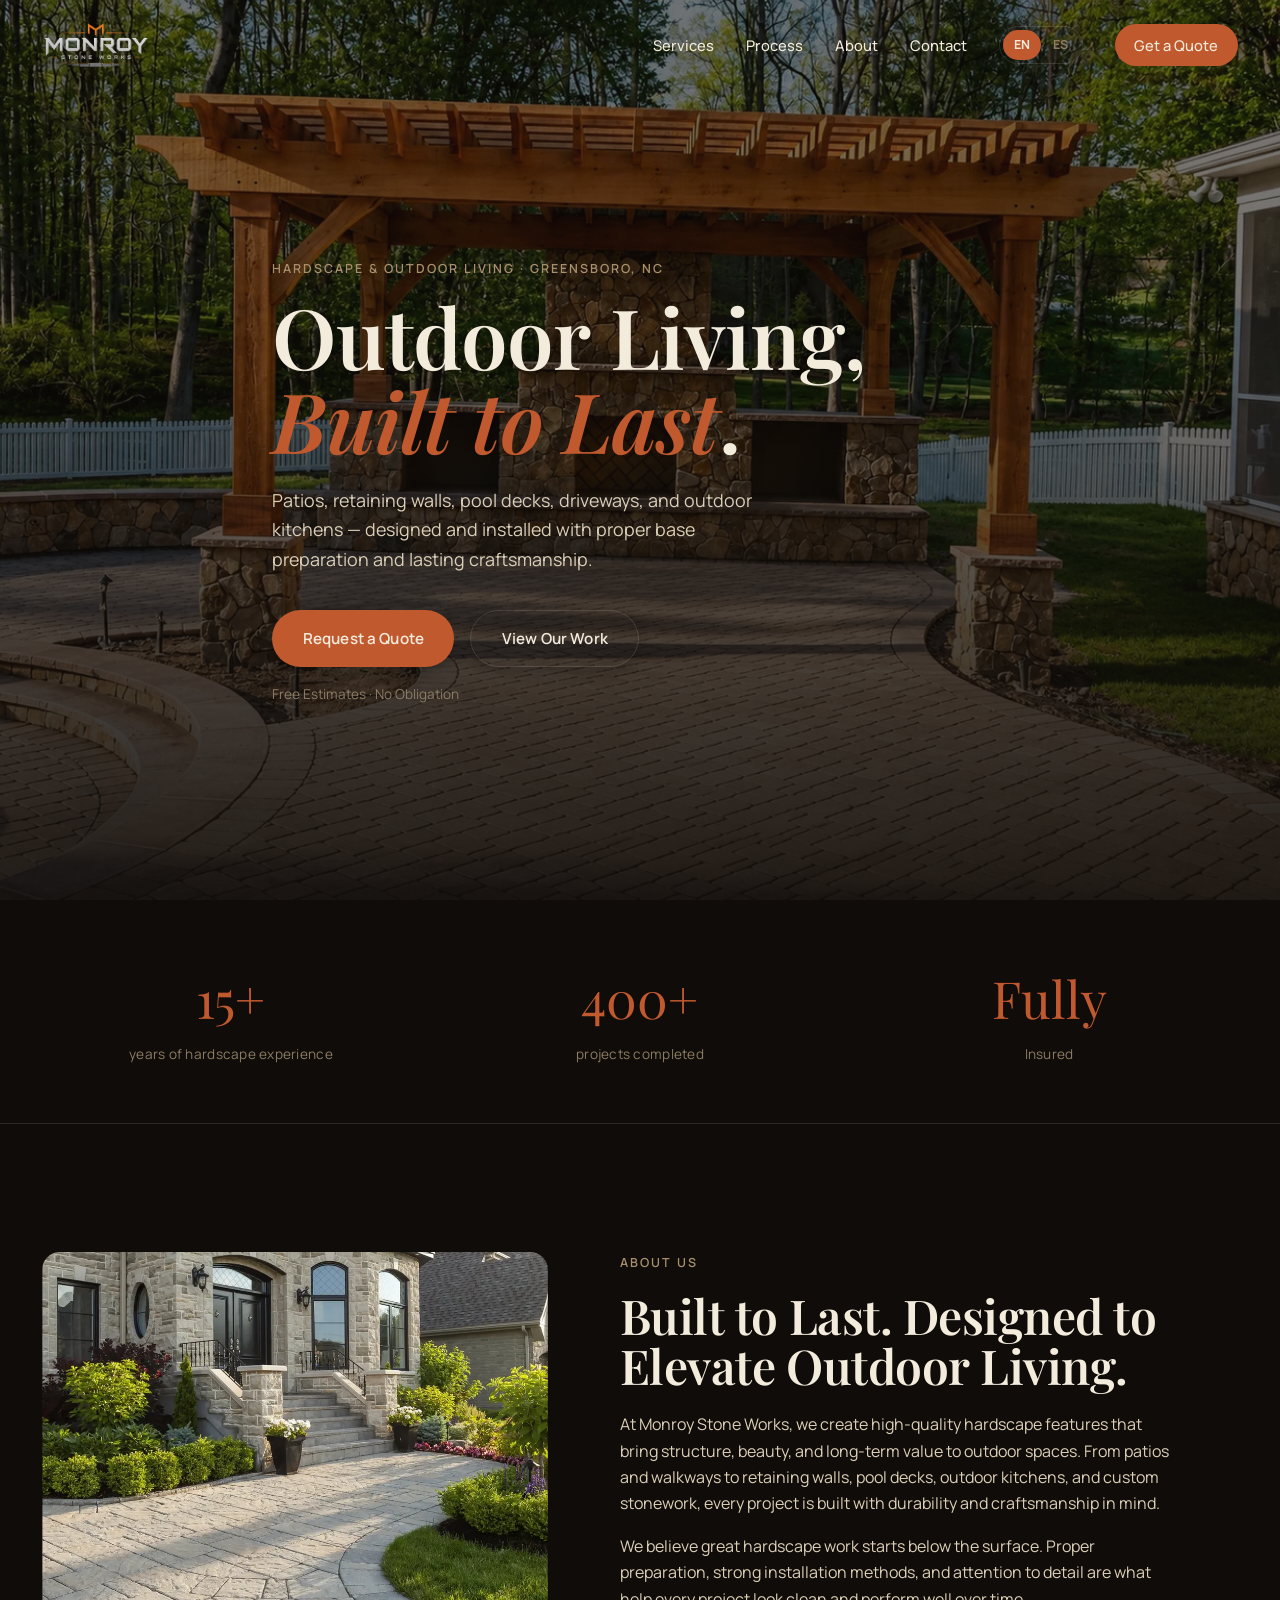
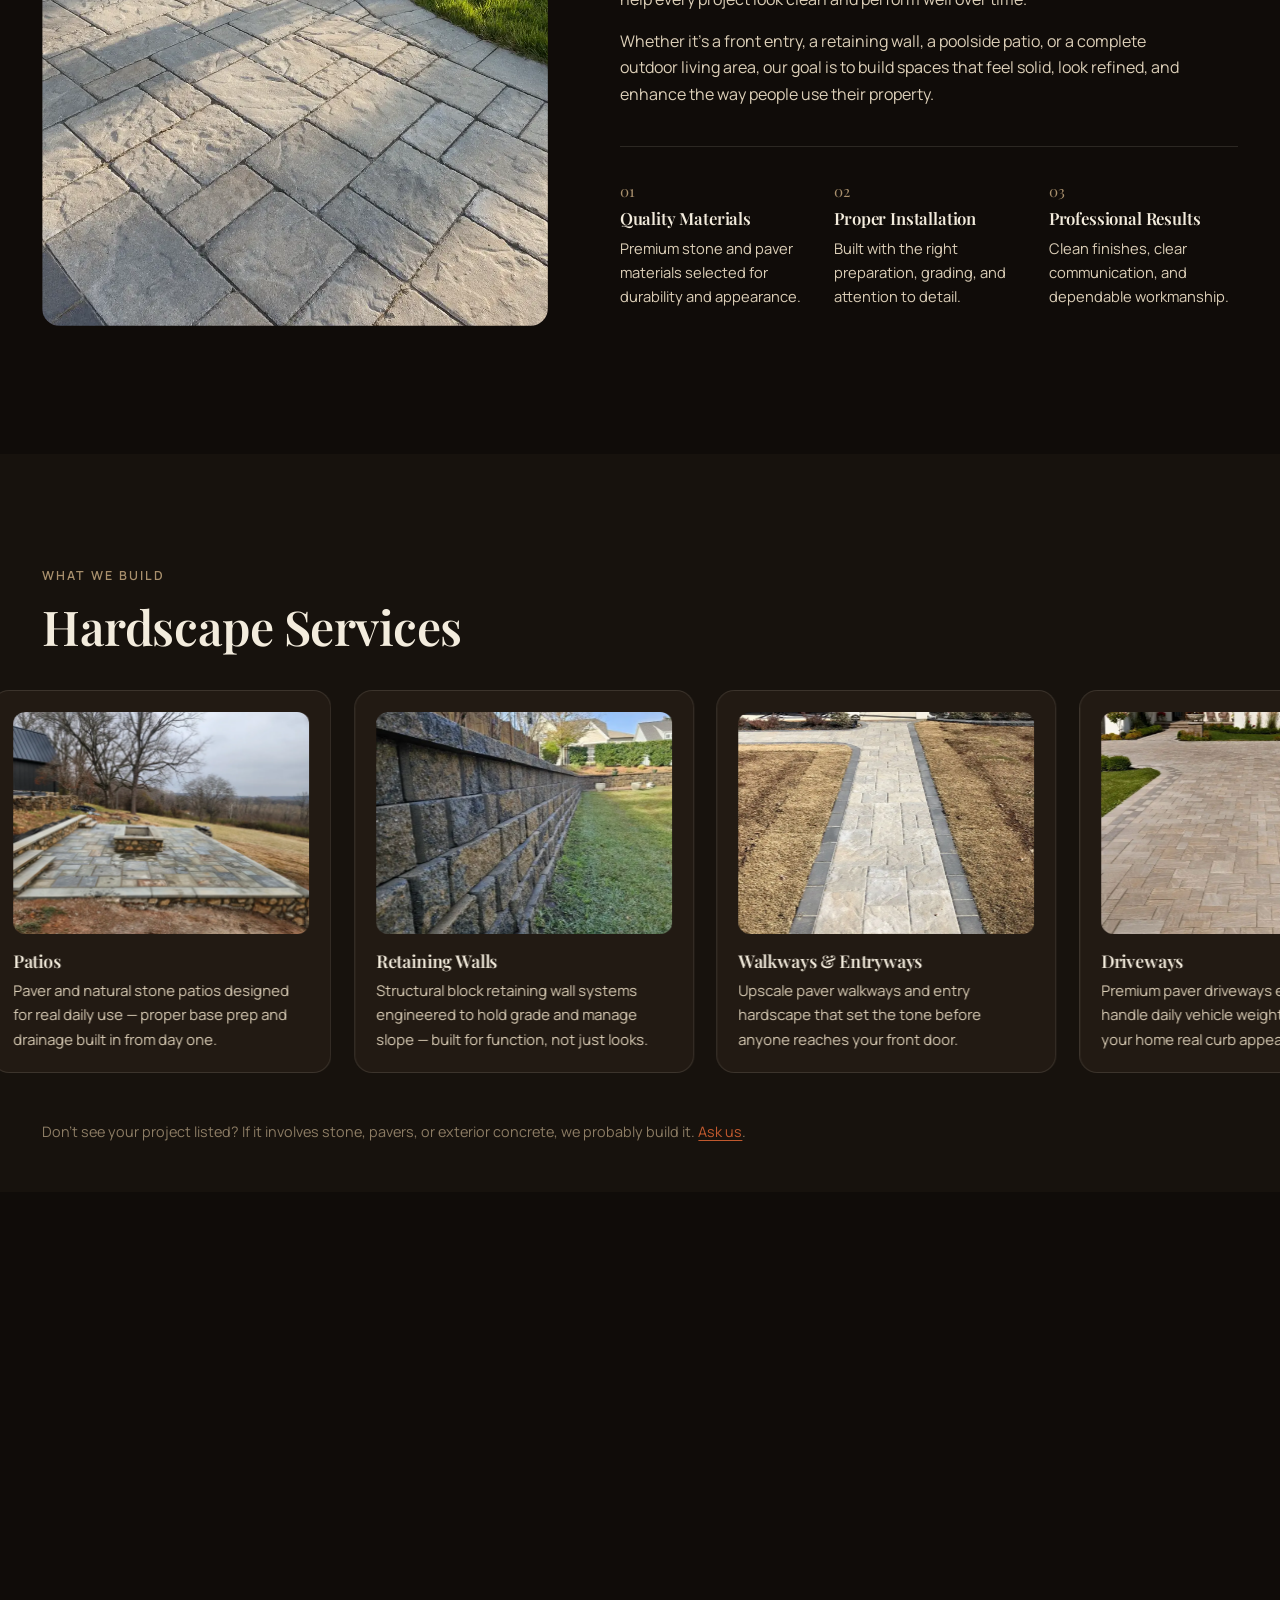
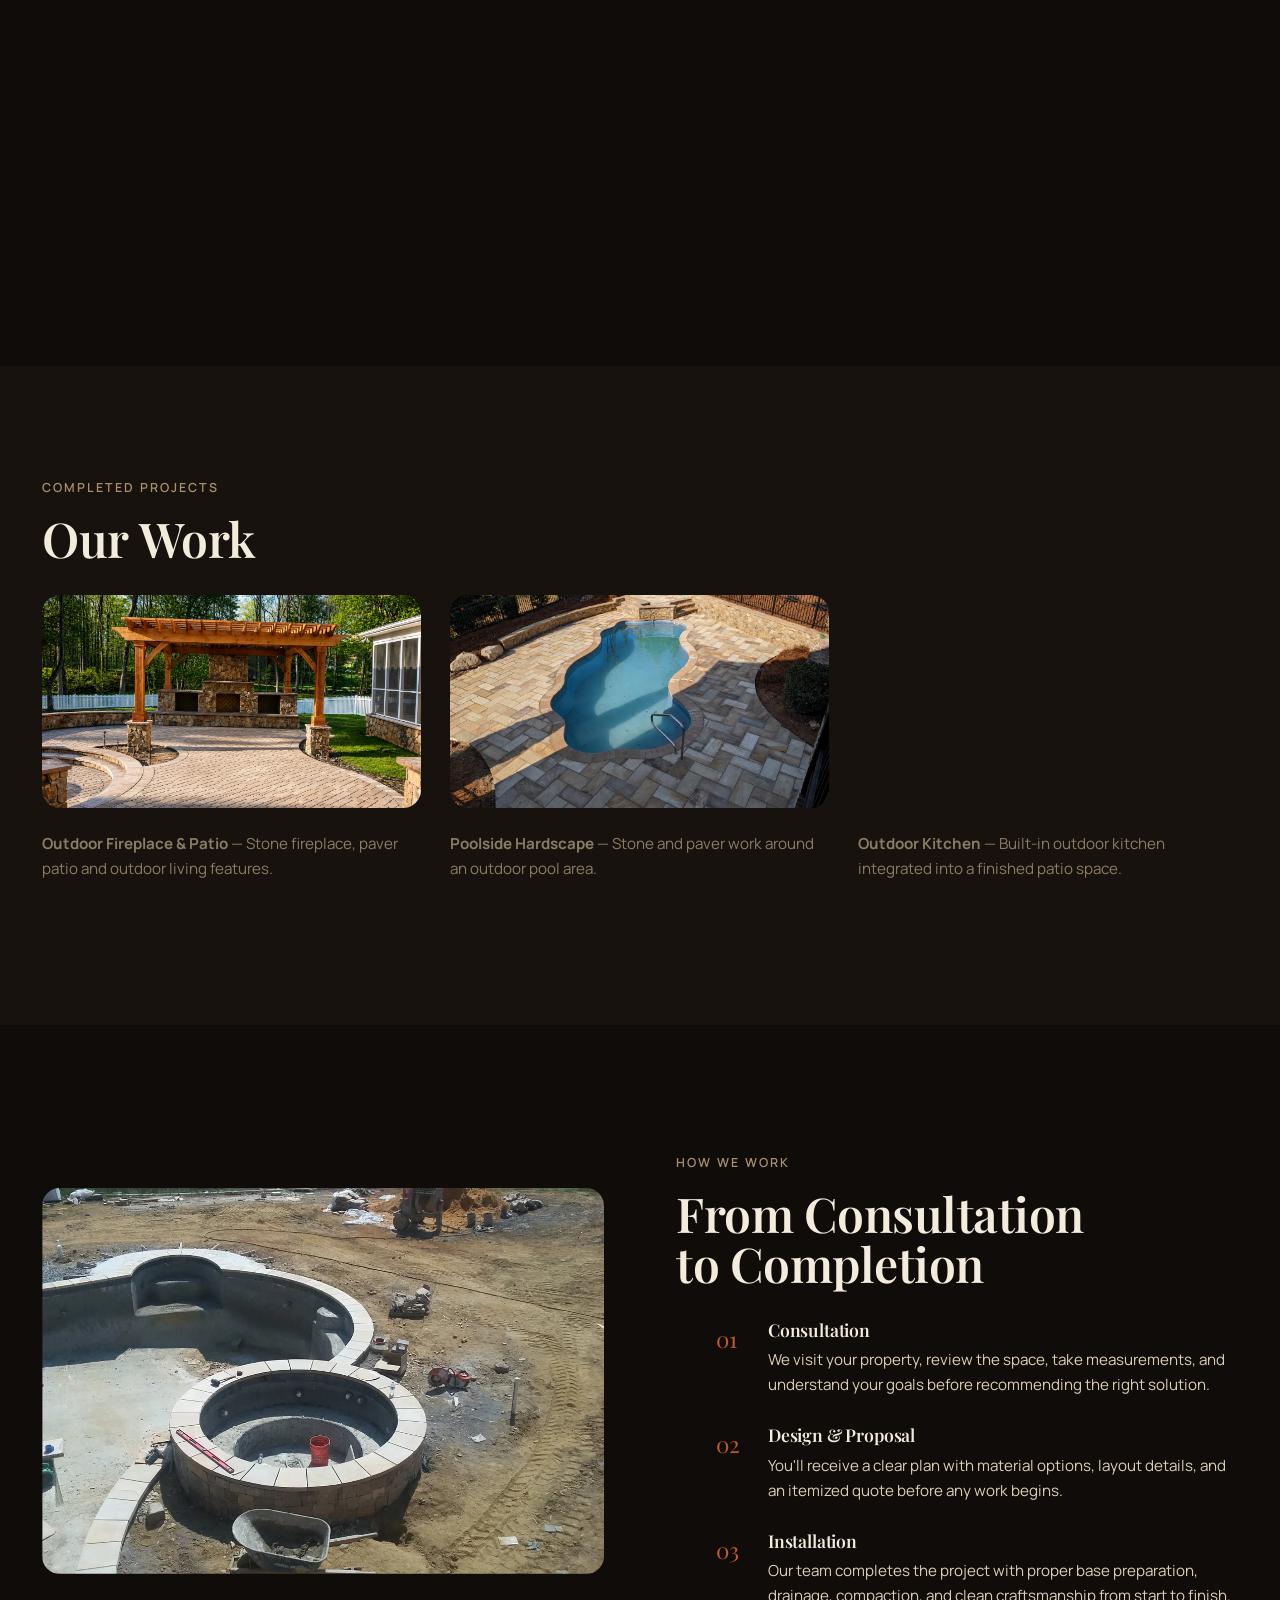
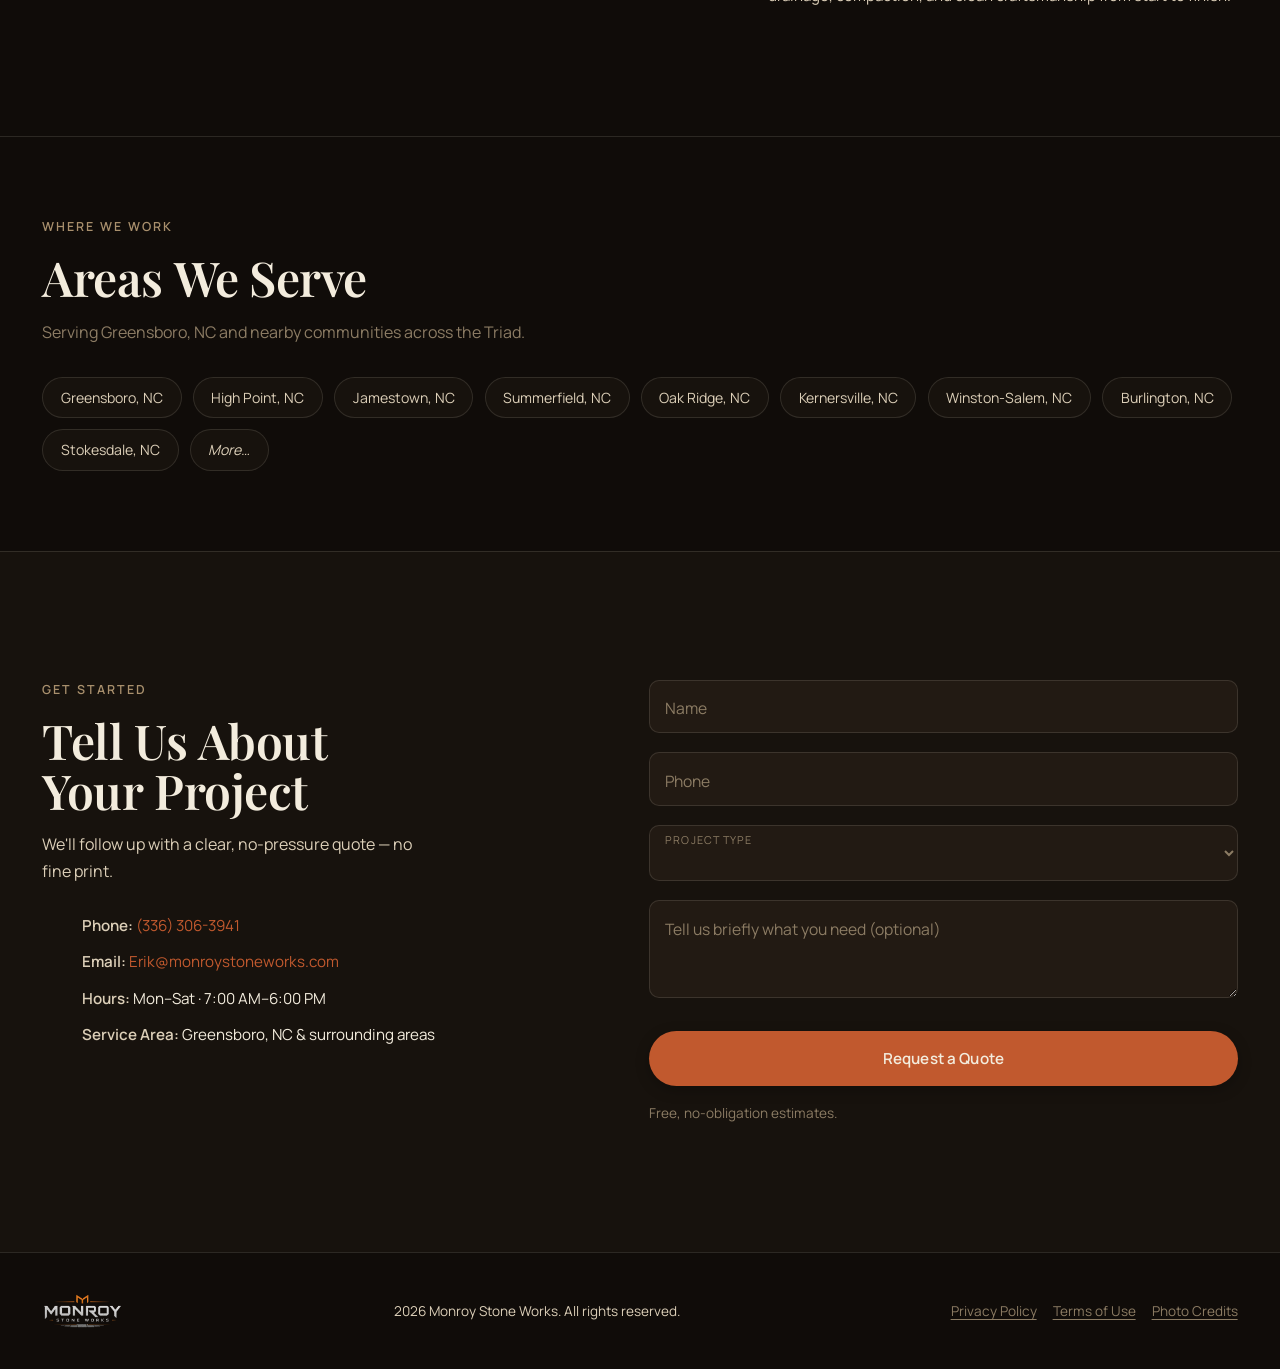
==== commit 36144bda: "Add files via upload" ====
--- a/index.html
+++ b/index.html
@@ -32,10 +32,17 @@
   "image": "https://stonemonroy.com/assets/img/hero.webp",
   "telephone": "+1-336-306-3941",
   "email": "Erik@monroystoneworks.com",
-  "areaServed": {
-    "@type": "City",
-    "name": "Greensboro, NC"
-  },
+  "areaServed": [
+    { "@type": "City", "name": "Greensboro, NC" },
+    { "@type": "City", "name": "High Point, NC" },
+    { "@type": "City", "name": "Jamestown, NC" },
+    { "@type": "City", "name": "Summerfield, NC" },
+    { "@type": "City", "name": "Oak Ridge, NC" },
+    { "@type": "City", "name": "Kernersville, NC" },
+    { "@type": "City", "name": "Winston-Salem, NC" },
+    { "@type": "City", "name": "Burlington, NC" },
+    { "@type": "City", "name": "Stokesdale, NC" }
+  ],
   "openingHoursSpecification": {
     "@type": "OpeningHoursSpecification",
     "dayOfWeek": ["Monday", "Tuesday", "Wednesday", "Thursday", "Friday", "Saturday"],
@@ -254,7 +261,7 @@
     <div class="container process-grid">
       <figure class="process-figure" data-reveal-mask>
         <div class="figure-mask">
-          <img src="assets/img/process.webp" alt="Finished outdoor kitchen and pergola with stone bar and pool" loading="lazy" decoding="async" />
+          <img src="assets/img/process.webp" alt="Aerial view of a pool and stone fire pit under construction, with a cement mixer and tools on site" loading="lazy" decoding="async" />
         </div>
       </figure>
       <div class="process-steps">
@@ -287,6 +294,26 @@
     </div>
   </section>
 
+  <section class="areas" id="areas">
+    <div class="container">
+      <p class="kicker" data-es="D&oacute;nde Trabajamos">Where We Work</p>
+      <h2 data-split="words" data-es="&Aacute;reas que Atendemos">Areas We Serve</h2>
+      <p class="areas-intro" data-es="Atendemos Greensboro, NC y comunidades cercanas en el &aacute;rea del Triad.">Serving Greensboro, NC and nearby communities across the Triad.</p>
+      <ul class="areas-list">
+        <li>Greensboro, NC</li>
+        <li>High Point, NC</li>
+        <li>Jamestown, NC</li>
+        <li>Summerfield, NC</li>
+        <li>Oak Ridge, NC</li>
+        <li>Kernersville, NC</li>
+        <li>Winston-Salem, NC</li>
+        <li>Burlington, NC</li>
+        <li>Stokesdale, NC</li>
+        <li class="areas-more" data-es="Y m&aacute;s&hellip;">More&hellip;</li>
+      </ul>
+    </div>
+  </section>
+
   <section class="cta-quote" id="contact">
     <div class="container cta-grid">
       <div class="cta-text">
@@ -356,7 +383,11 @@
   <div class="container footer-inner">
     <a href="#" class="nav-brand"><img src="assets/img/logo.webp" alt="Monroy Stone Works" class="brand-logo" /></a>
     <p><span data-year></span> Monroy Stone Works. <span data-es="Todos los derechos reservados.">All rights reserved.</span></p>
-    <a href="creditos.html" data-es="Créditos de Imágenes">Photo Credits</a>
+    <div class="footer-links">
+      <a href="privacy.html" data-es="Política de Privacidad">Privacy Policy</a>
+      <a href="terms.html" data-es="Términos de Uso">Terms of Use</a>
+      <a href="creditos.html" data-es="Créditos de Imágenes">Photo Credits</a>
+    </div>
   </div>
 </footer>
 
--- a/styles.css
+++ b/styles.css
@@ -289,6 +289,7 @@
 @media (min-width: 720px) { .stats-grid { grid-template-columns: repeat(3, 1fr); } }
 .stat-value { font-family: var(--serif); font-size: clamp(2.2rem, 5vw, 3.2rem); color: var(--accent); display: block; }
 .stat-label { color: var(--cream-3); font-size: 0.85rem; letter-spacing: 0.02em; }
+.offer-note { color: var(--cream-3); font-size: 0.85rem; margin-top: 1rem; }
 
 /* --- Manifesto --- */
 .manifesto { padding-block: clamp(4rem, 10vw, 8rem); }
@@ -464,13 +465,21 @@
 }
 .cta-form-error.is-visible { opacity: 1; max-height: 4rem; margin-top: -0.2rem; }
 
+/* --- Areas We Serve --- */
+.areas { padding-block: clamp(3rem, 8vw, 5rem); border-top: 1px solid var(--line); }
+.areas-intro { color: var(--cream-3); max-width: 56ch; margin-top: 0.8rem; }
+.areas-list { list-style: none; display: flex; flex-wrap: wrap; gap: 0.7rem; margin-top: 2rem; padding: 0; }
+.areas-list li { border: 1px solid var(--line); border-radius: 999px; padding: 0.5rem 1.1rem; font-size: 0.88rem; color: var(--cream-2); background: var(--bg-2); }
+.areas-more { border-style: dashed; color: var(--cream-3); font-style: italic; }
+
 /* --- Footer --- */
 .footer { padding-block: 2.5rem; border-top: 1px solid var(--line); }
 .footer-inner {
   display: flex; flex-wrap: wrap; align-items: center; justify-content: space-between; gap: 1rem;
   font-size: 0.85rem; color: var(--cream-3);
 }
-.footer-inner a[href="creditos.html"] { text-decoration: underline; text-underline-offset: 3px; }
+.footer-links { display: flex; flex-wrap: wrap; gap: 1rem; }
+.footer-links a { text-decoration: underline; text-underline-offset: 3px; }
 
 /* =============================================================
    7. Effects (misc keyframes already inline above)
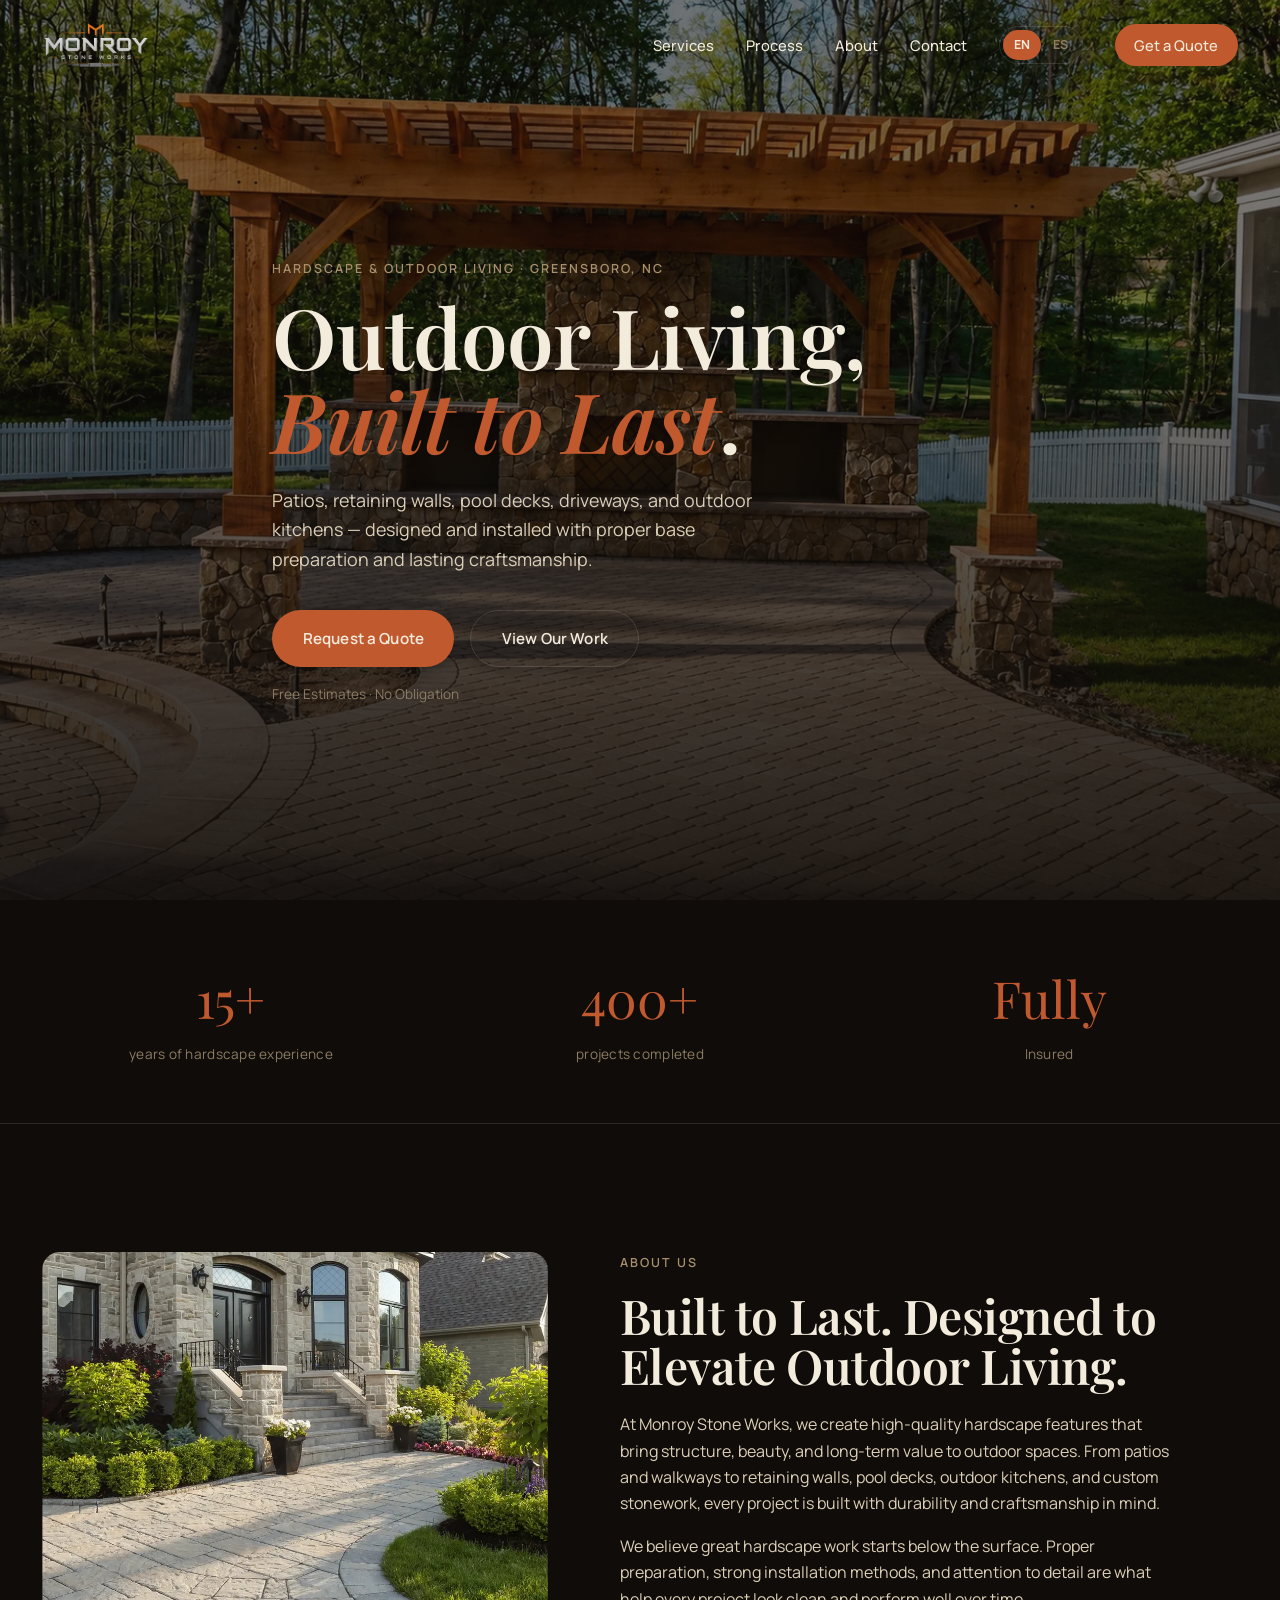
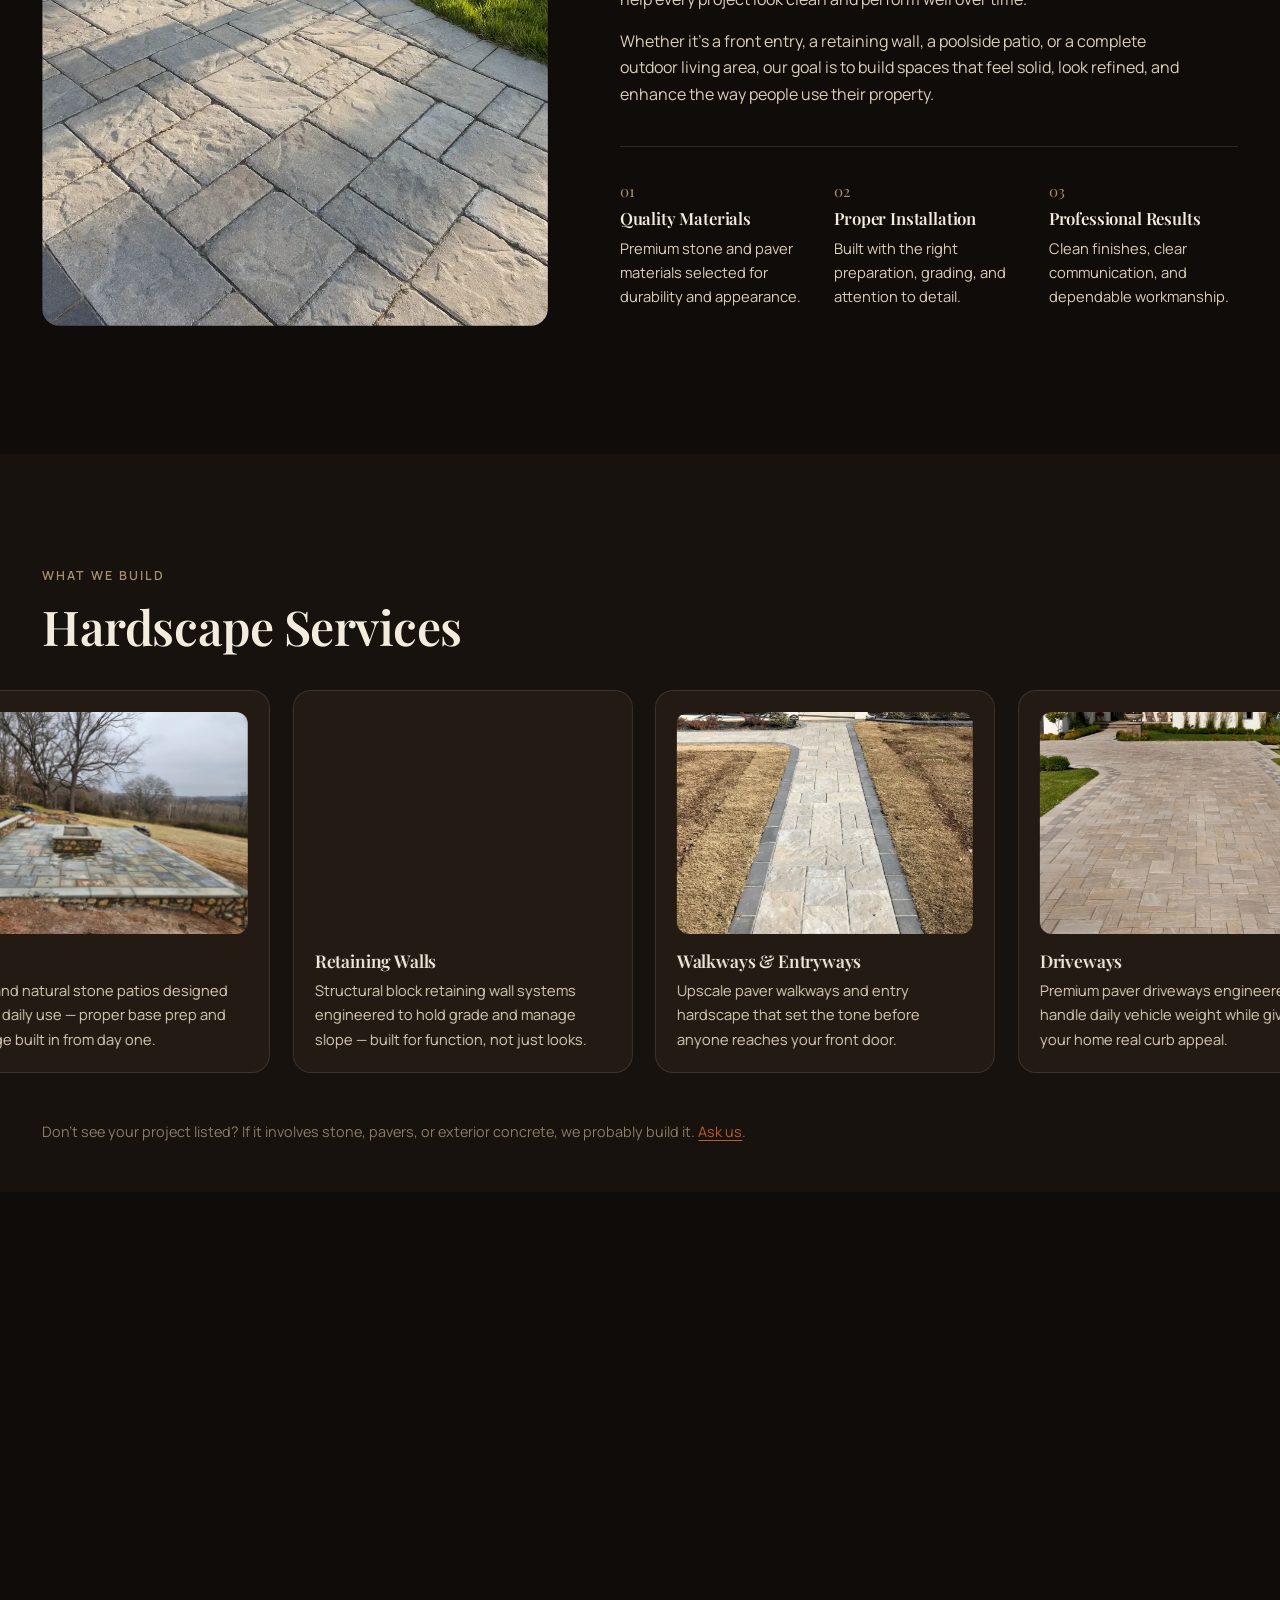
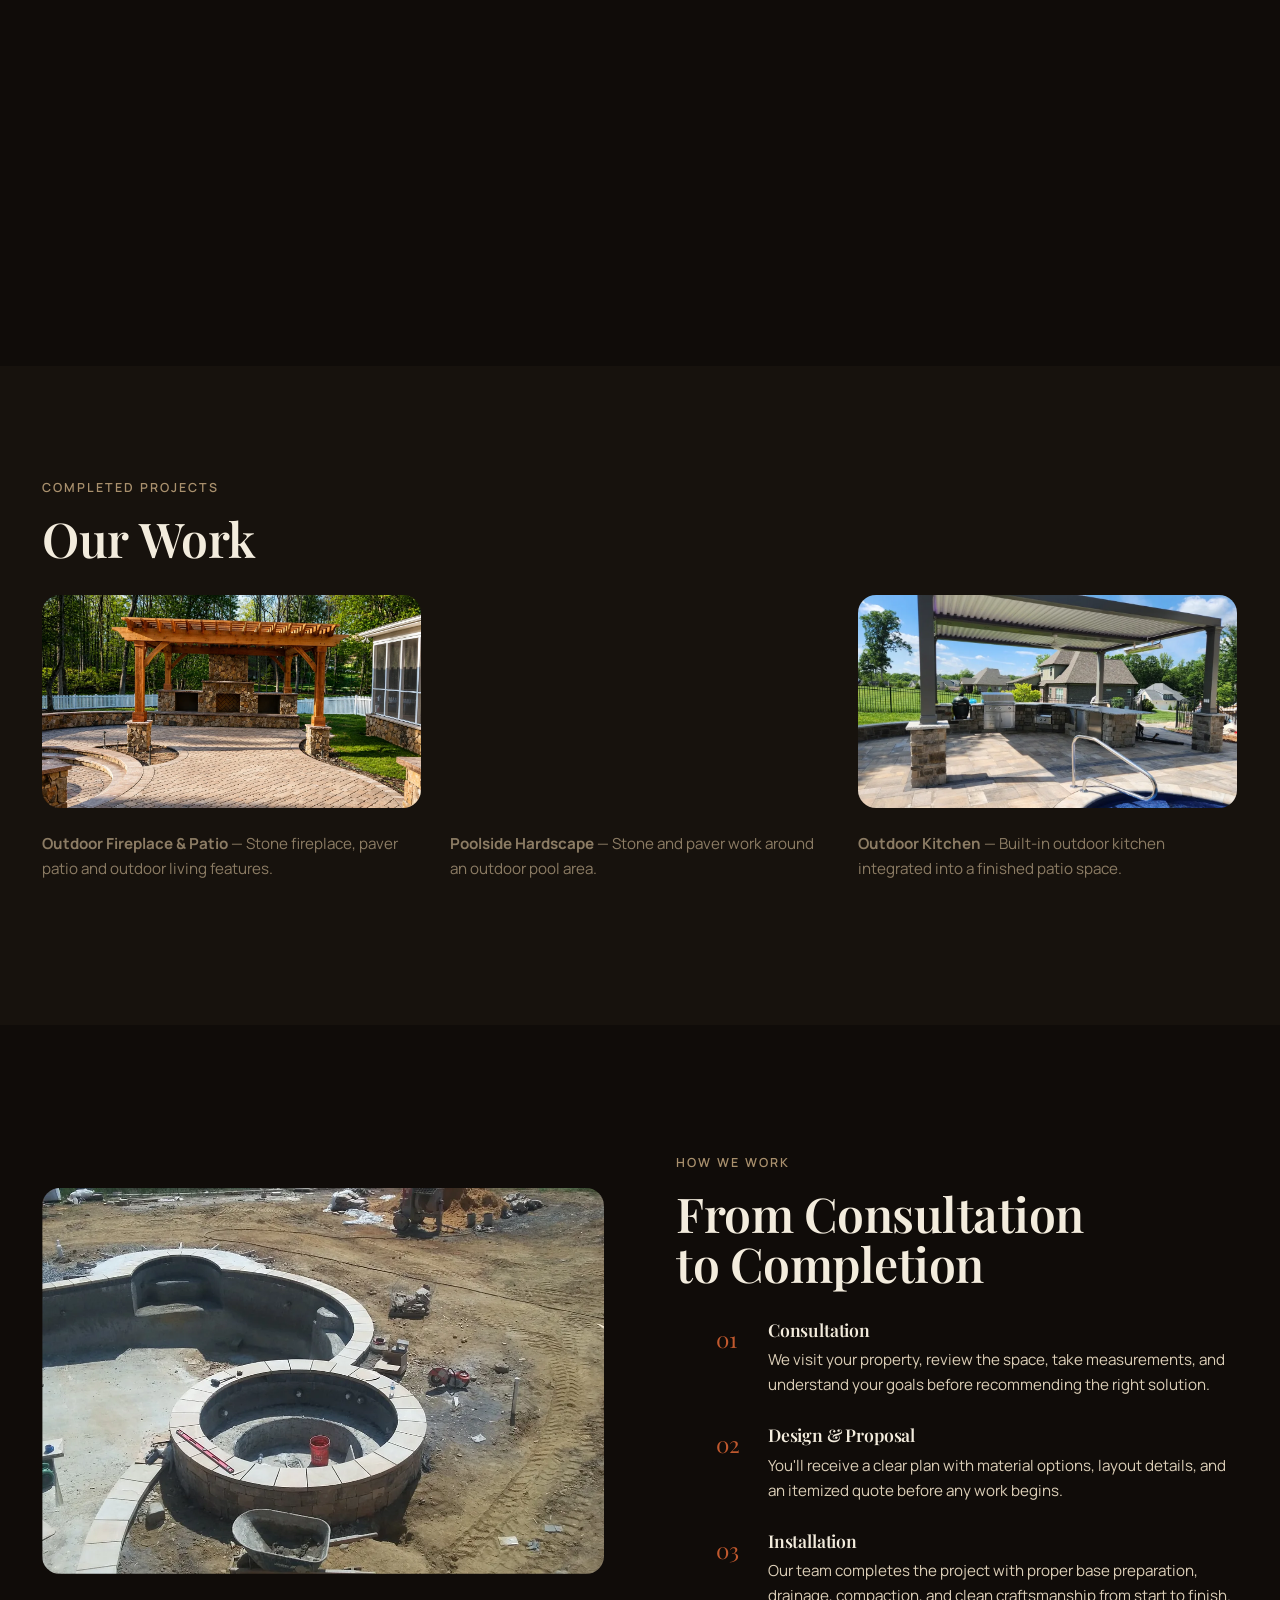
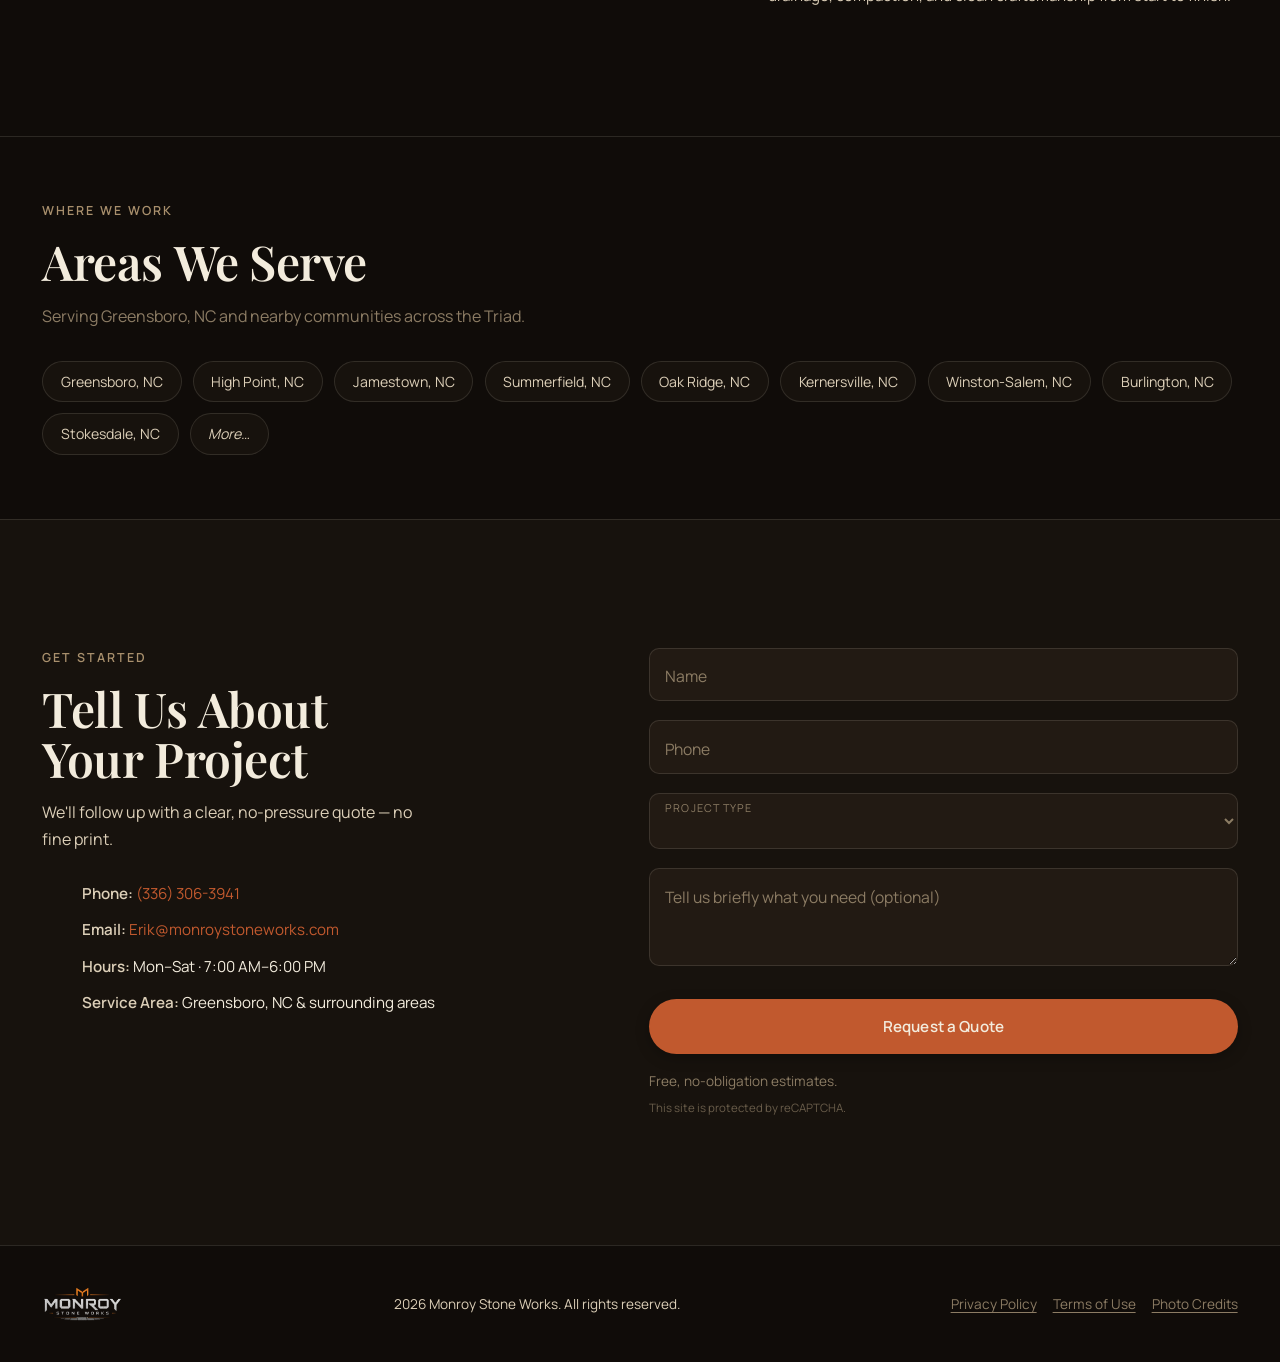
==== commit 2aa7a3bc: "Add files via upload" ====
--- a/index.html
+++ b/index.html
@@ -57,7 +57,7 @@
 <link rel="stylesheet" href="https://fonts.googleapis.com/css2?family=Playfair+Display:ital,wght@0,500;0,600;1,500;1,600&family=Manrope:wght@300;400;500;600;700&display=swap">
 
 <link rel="preload" as="image" href="assets/img/hero.webp" fetchpriority="high">
-<link rel="stylesheet" href="styles.css?v=20260830">
+<link rel="stylesheet" href="styles.css?v=20260903">
 </head>
 <body>
 
@@ -368,6 +368,7 @@
           </button>
         </form>
         <p class="offer-note" data-es="Cotizaciones gratuitas y sin compromiso.">Free, no-obligation estimates.</p>
+        <p class="recaptcha-note" data-es="Este sitio está protegido por reCAPTCHA.">This site is protected by reCAPTCHA.</p>
         <div class="cta-form-error" data-contact-error role="alert" aria-live="polite"></div>
         <div class="cta-success" data-contact-success aria-hidden="true">
           <h3 data-es="Solicitud Enviada.">Request Sent.</h3>
@@ -393,6 +394,7 @@
 
 <script defer src="lib/gsap.min.js"></script>
 <script defer src="lib/ScrollTrigger.min.js"></script>
-<script defer src="main.js?v=20260829"></script>
+<script defer src="https://www.google.com/recaptcha/api.js?render=6Lf_OKgtAAAAAHBTIpDEtCpdOV6ZNwxQtm-cuJZw"></script>
+<script defer src="main.js?v=20260903"></script>
 </body>
 </html>
--- a/styles.css
+++ b/styles.css
@@ -290,6 +290,7 @@
 .stat-value { font-family: var(--serif); font-size: clamp(2.2rem, 5vw, 3.2rem); color: var(--accent); display: block; }
 .stat-label { color: var(--cream-3); font-size: 0.85rem; letter-spacing: 0.02em; }
 .offer-note { color: var(--cream-3); font-size: 0.85rem; margin-top: 1rem; }
+.recaptcha-note { color: var(--cream-3); font-size: 0.72rem; opacity: 0.7; margin-top: 0.35rem; }
 
 /* --- Manifesto --- */
 .manifesto { padding-block: clamp(4rem, 10vw, 8rem); }
@@ -466,7 +467,7 @@
 .cta-form-error.is-visible { opacity: 1; max-height: 4rem; margin-top: -0.2rem; }
 
 /* --- Areas We Serve --- */
-.areas { padding-block: clamp(3rem, 8vw, 5rem); border-top: 1px solid var(--line); }
+.areas { padding-block: clamp(2.5rem, 6vw, 4rem); border-top: 1px solid var(--line); }
 .areas-intro { color: var(--cream-3); max-width: 56ch; margin-top: 0.8rem; }
 .areas-list { list-style: none; display: flex; flex-wrap: wrap; gap: 0.7rem; margin-top: 2rem; padding: 0; }
 .areas-list li { border: 1px solid var(--line); border-radius: 999px; padding: 0.5rem 1.1rem; font-size: 0.88rem; color: var(--cream-2); background: var(--bg-2); }
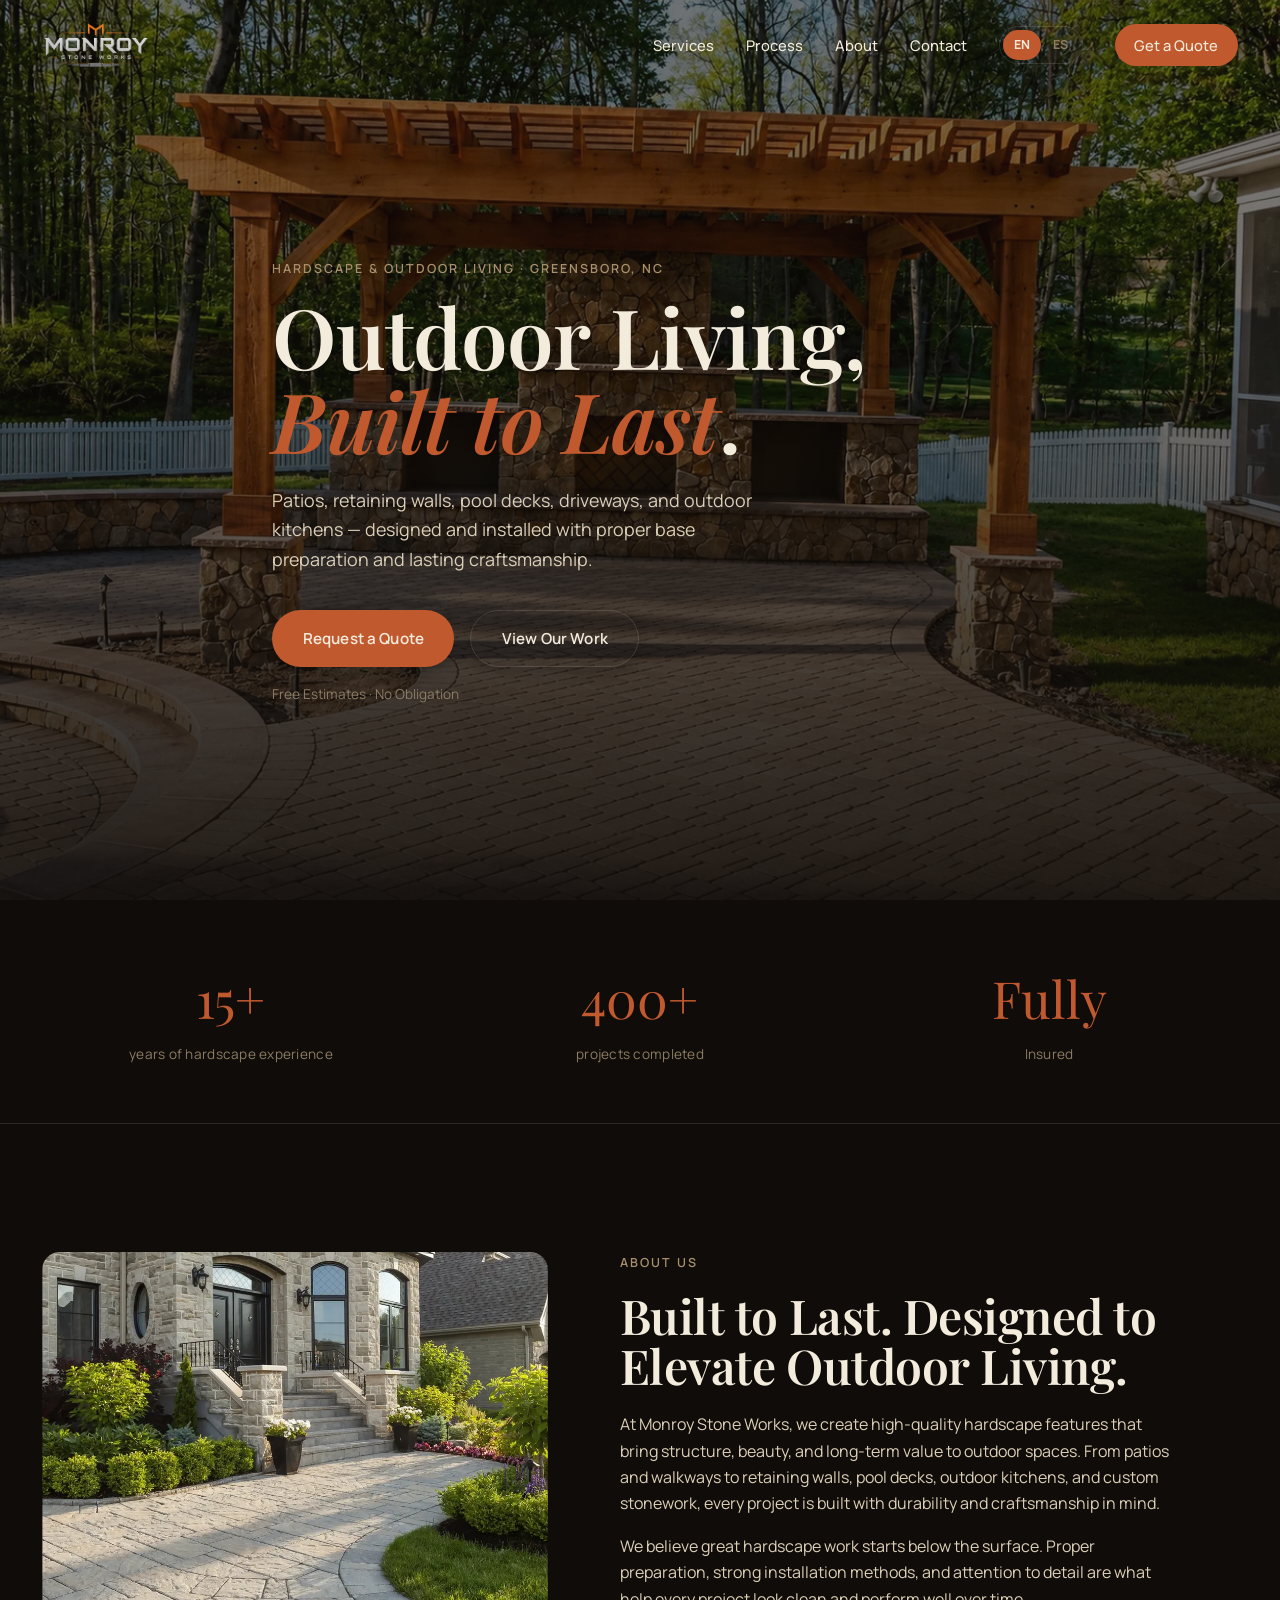
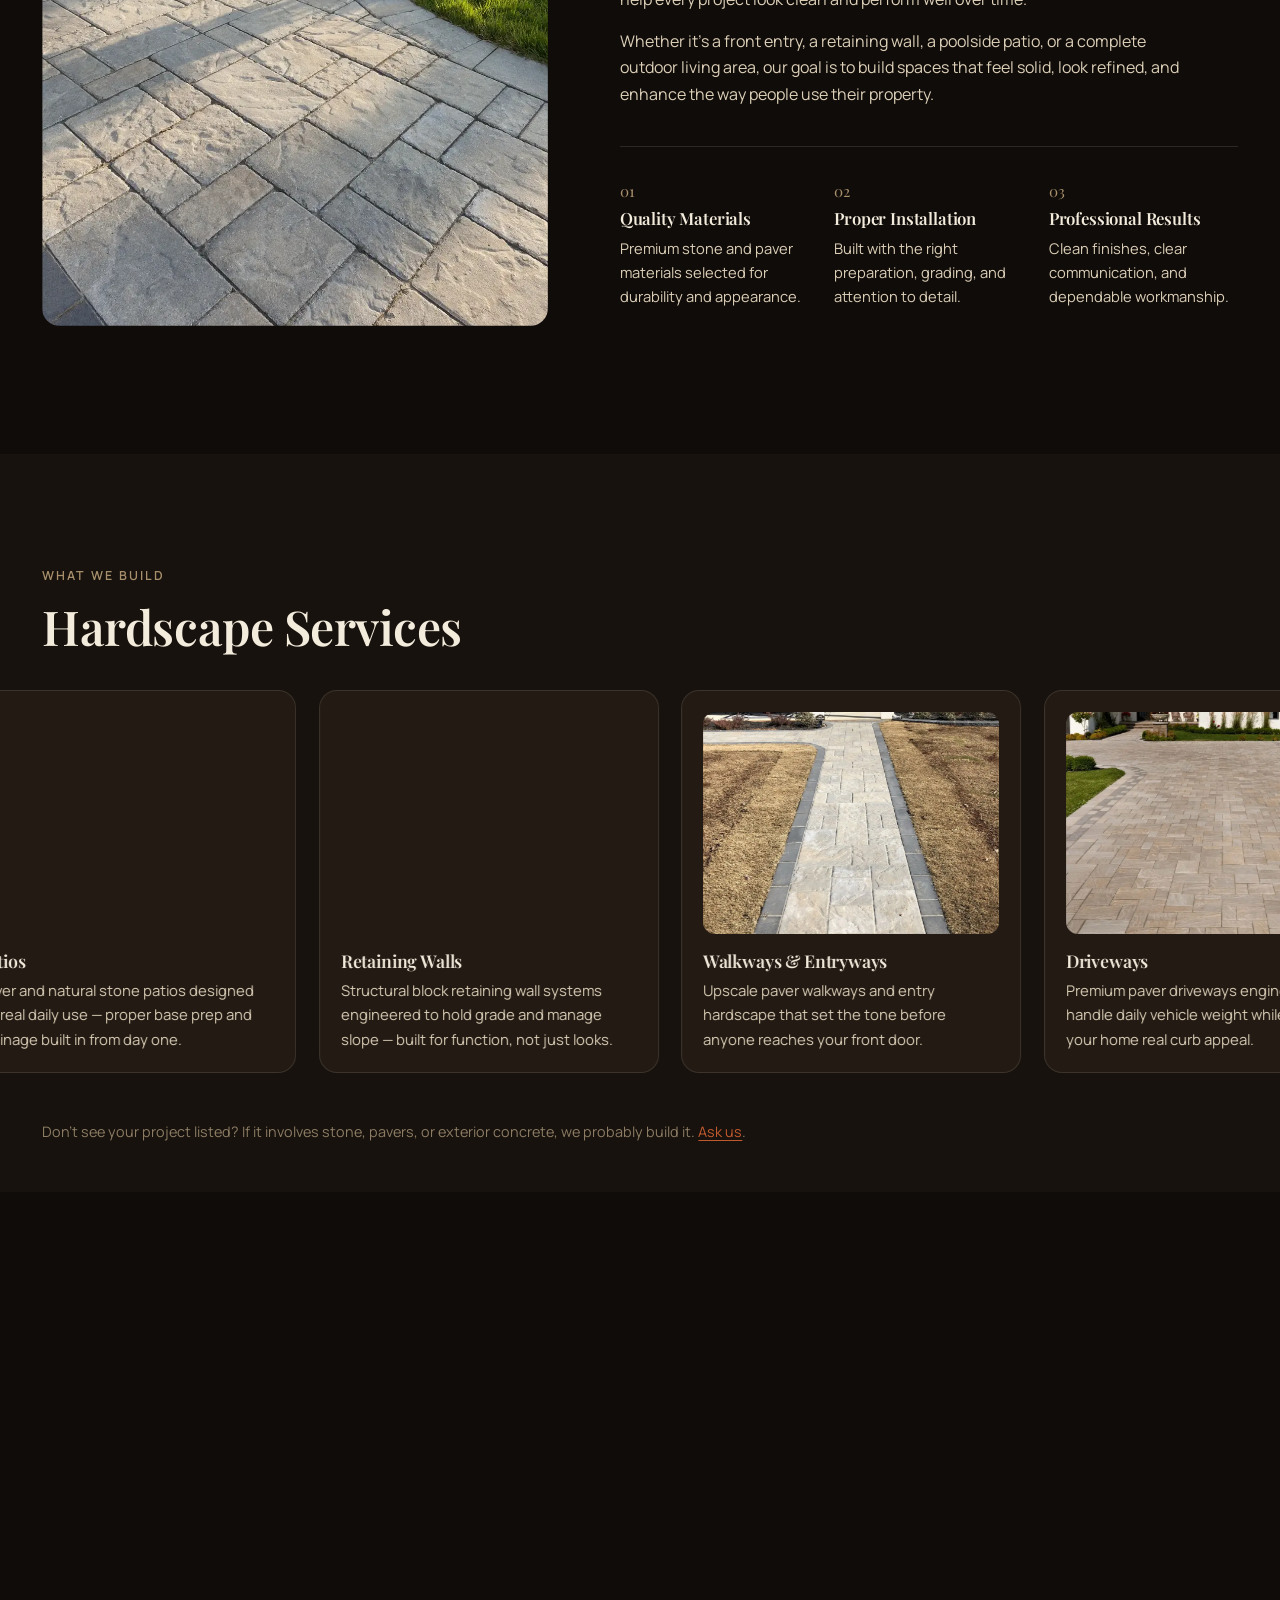
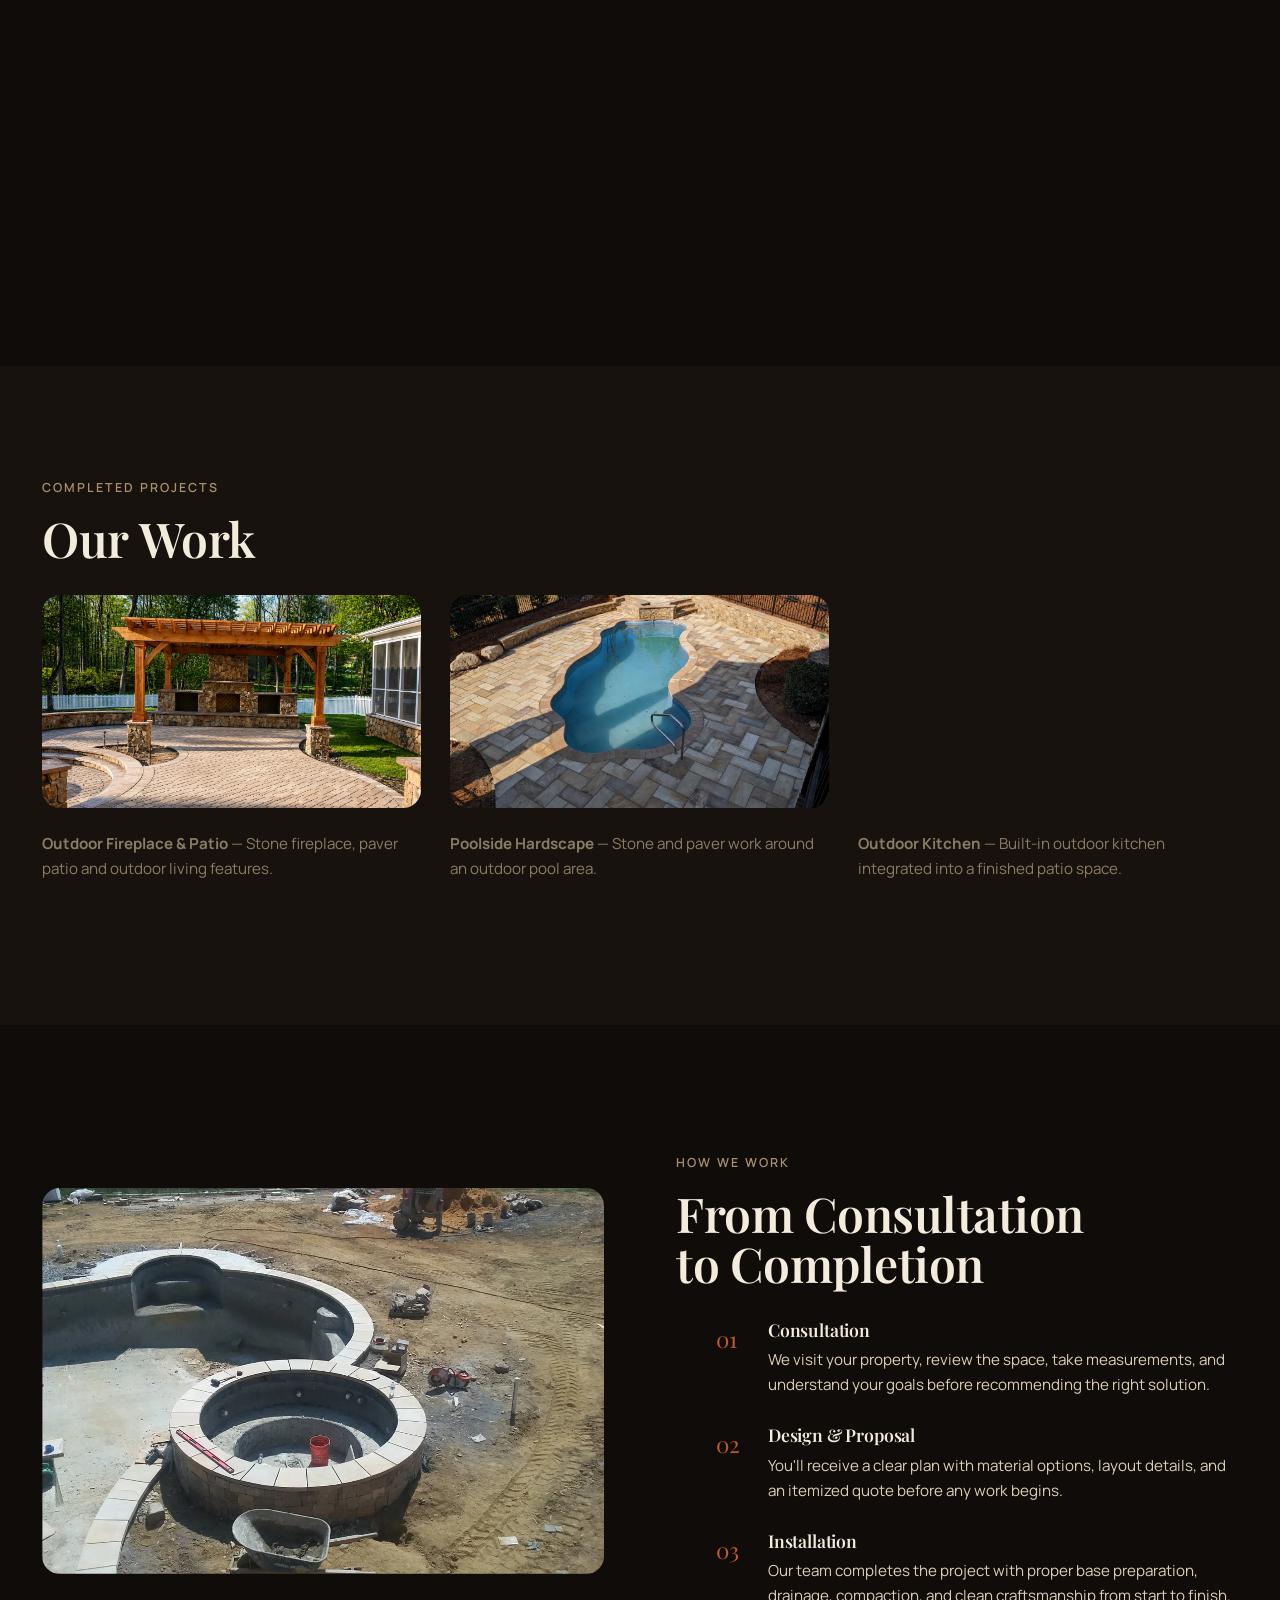
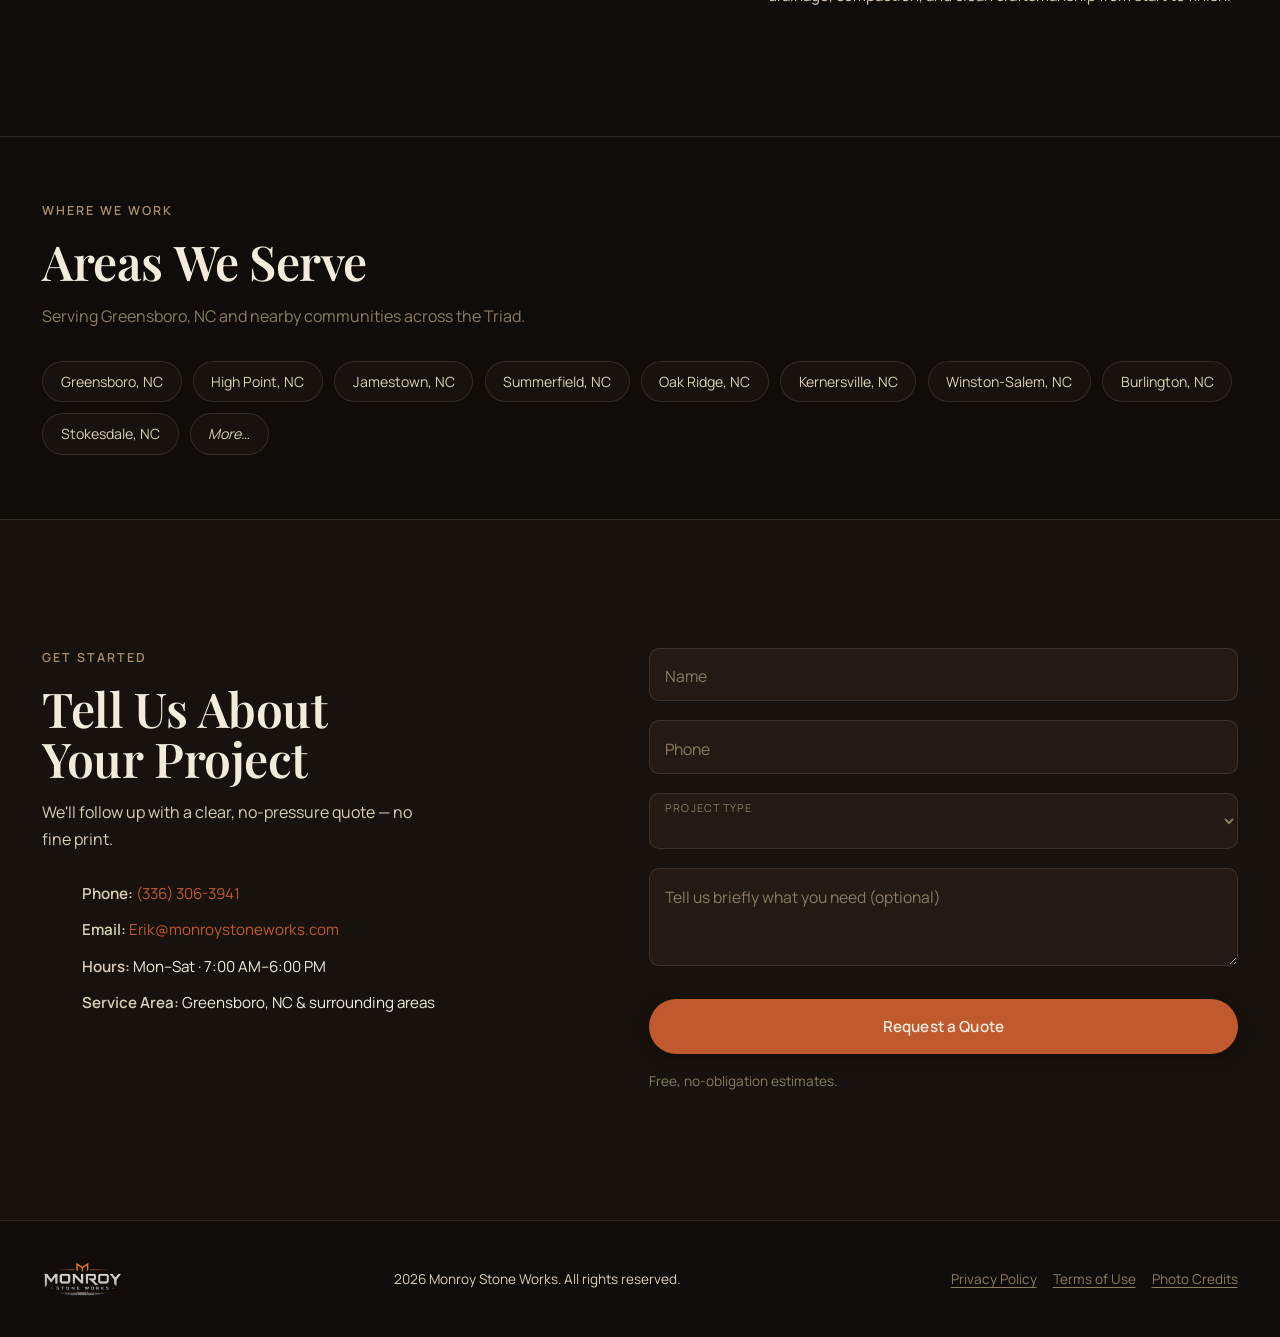
==== commit bece0001: "Add files via upload" ====
--- a/index.html
+++ b/index.html
@@ -57,7 +57,7 @@
 <link rel="stylesheet" href="https://fonts.googleapis.com/css2?family=Playfair+Display:ital,wght@0,500;0,600;1,500;1,600&family=Manrope:wght@300;400;500;600;700&display=swap">
 
 <link rel="preload" as="image" href="assets/img/hero.webp" fetchpriority="high">
-<link rel="stylesheet" href="styles.css?v=20260903">
+<link rel="stylesheet" href="styles.css?v=20260903b">
 </head>
 <body>
 
@@ -368,7 +368,6 @@
           </button>
         </form>
         <p class="offer-note" data-es="Cotizaciones gratuitas y sin compromiso.">Free, no-obligation estimates.</p>
-        <p class="recaptcha-note" data-es="Este sitio está protegido por reCAPTCHA.">This site is protected by reCAPTCHA.</p>
         <div class="cta-form-error" data-contact-error role="alert" aria-live="polite"></div>
         <div class="cta-success" data-contact-success aria-hidden="true">
           <h3 data-es="Solicitud Enviada.">Request Sent.</h3>
@@ -394,7 +393,6 @@
 
 <script defer src="lib/gsap.min.js"></script>
 <script defer src="lib/ScrollTrigger.min.js"></script>
-<script defer src="https://www.google.com/recaptcha/api.js?render=6Lf_OKgtAAAAAHBTIpDEtCpdOV6ZNwxQtm-cuJZw"></script>
-<script defer src="main.js?v=20260903"></script>
+<script defer src="main.js?v=20260903b"></script>
 </body>
 </html>
--- a/styles.css
+++ b/styles.css
@@ -290,7 +290,6 @@
 .stat-value { font-family: var(--serif); font-size: clamp(2.2rem, 5vw, 3.2rem); color: var(--accent); display: block; }
 .stat-label { color: var(--cream-3); font-size: 0.85rem; letter-spacing: 0.02em; }
 .offer-note { color: var(--cream-3); font-size: 0.85rem; margin-top: 1rem; }
-.recaptcha-note { color: var(--cream-3); font-size: 0.72rem; opacity: 0.7; margin-top: 0.35rem; }
 
 /* --- Manifesto --- */
 .manifesto { padding-block: clamp(4rem, 10vw, 8rem); }
